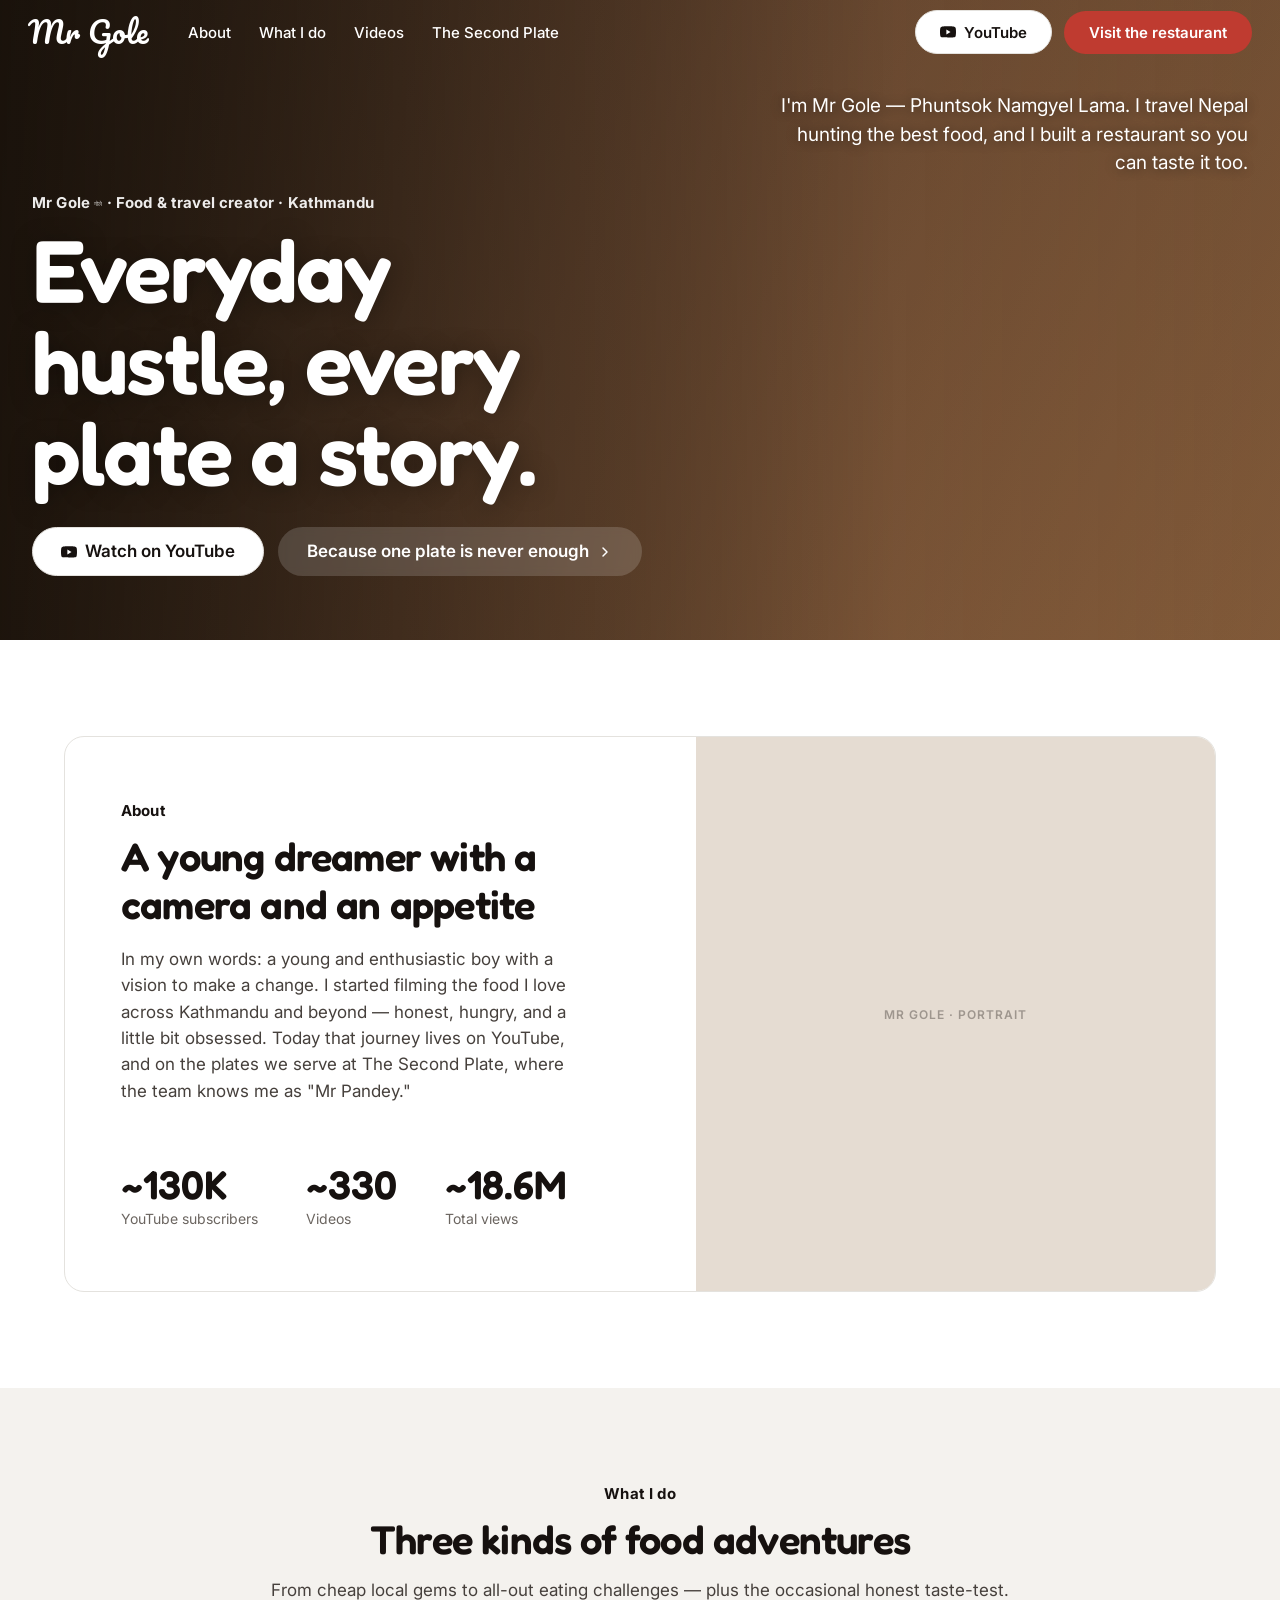
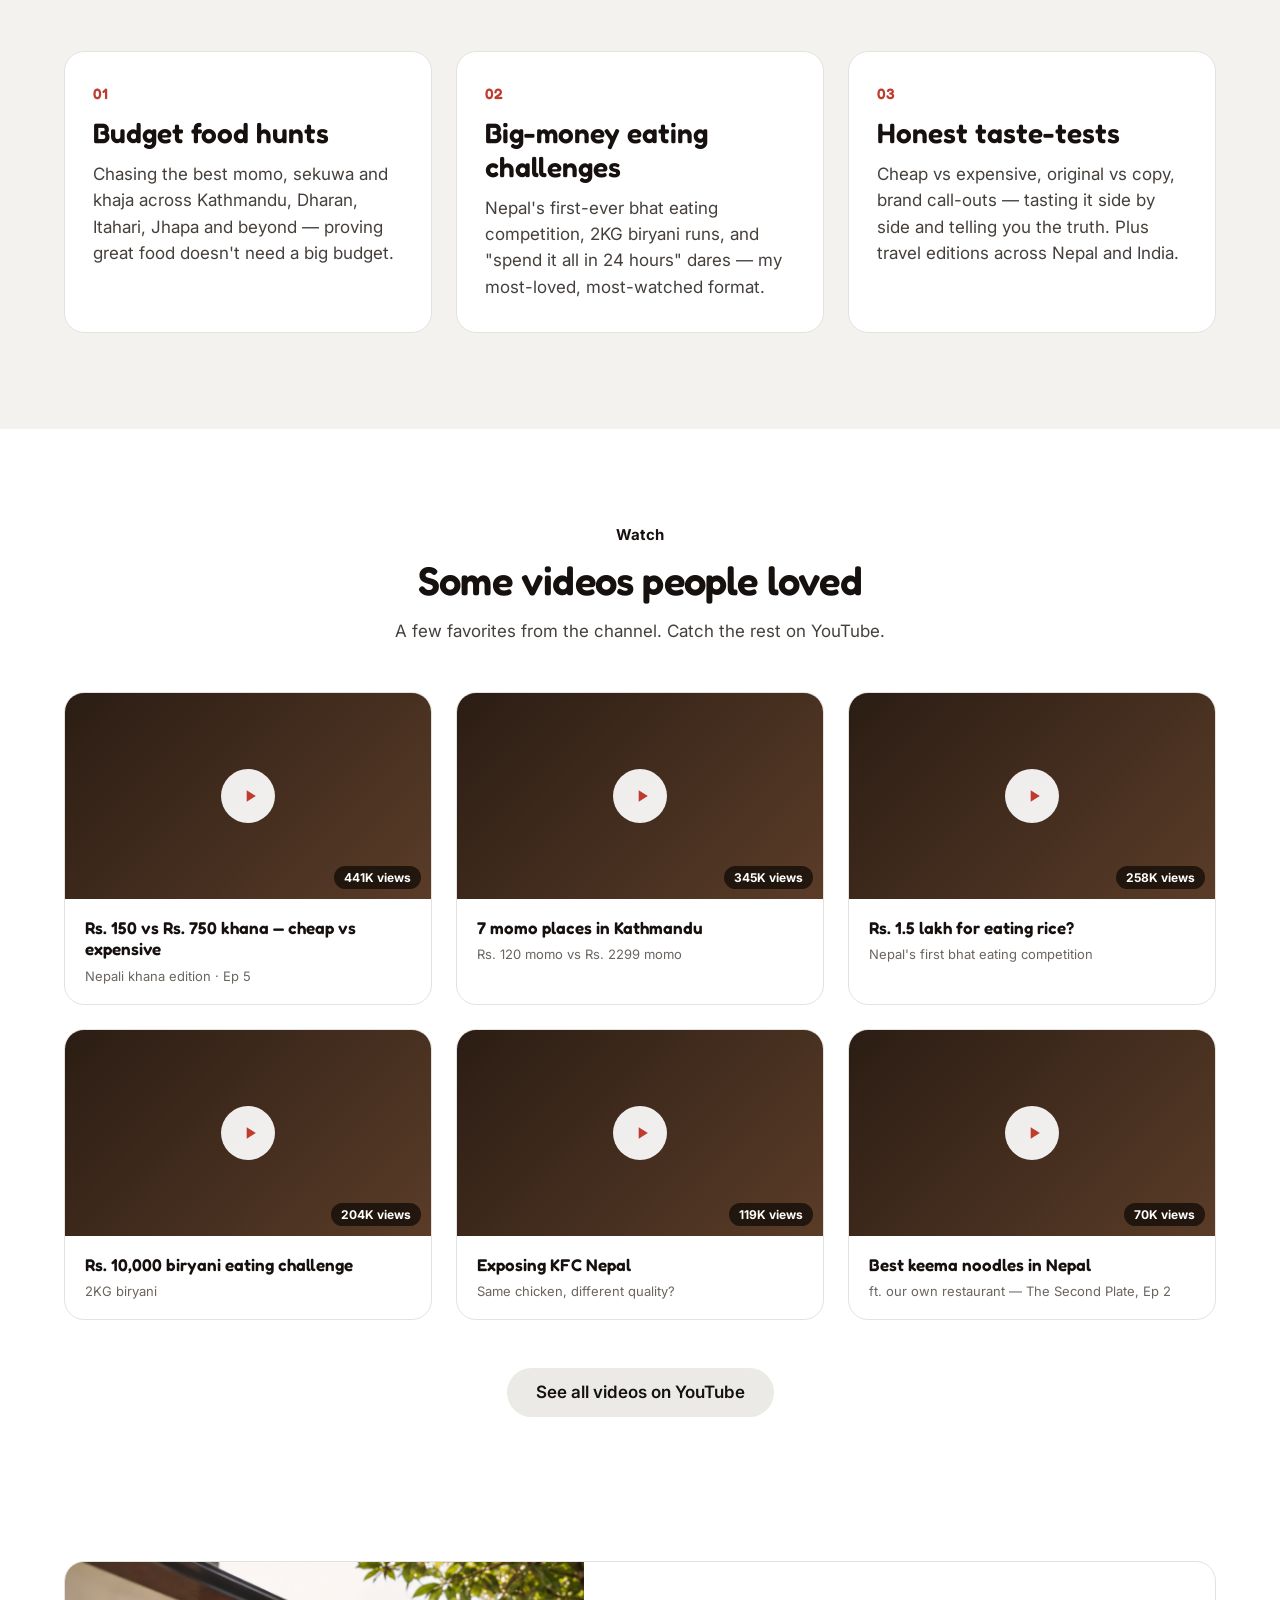
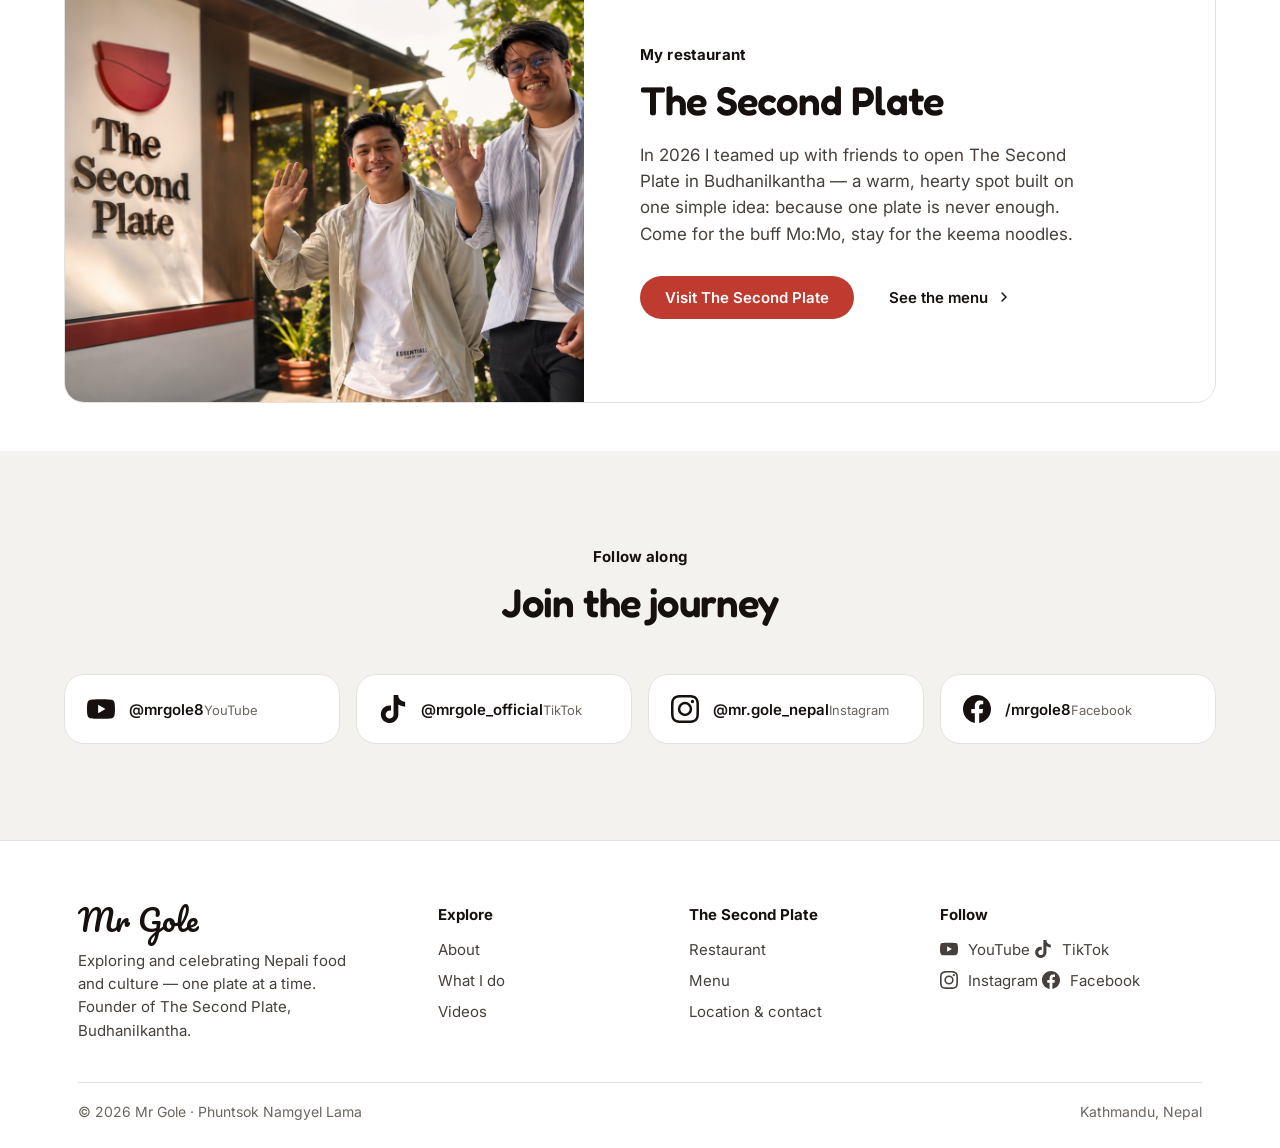
==== index.html @ 03bfb865 "feat: Mr Gole + The Second Plate website Two-page static site (creator + restaurant) on the Mr Gole " ====
<!DOCTYPE html>
<html lang="en">
<head>
<meta charset="utf-8">
<meta name="viewport" content="width=device-width, initial-scale=1">
<title>Mr Gole — Phuntsok Namgyel Lama · Nepali food & travel creator</title>
<meta name="description" content="Mr Gole (Phuntsok Namgyel Lama) is a Kathmandu-based Nepali food & travel content creator — and the founder of The Second Plate restaurant in Budhanilkantha. Everyday hustle, every plate a story.">
<meta property="og:title" content="Mr Gole — Nepali food & travel creator">
<meta property="og:description" content="Everyday hustle, every plate a story. Food hunts, eating challenges, and The Second Plate restaurant in Budhanilkantha, Kathmandu.">
<meta property="og:type" content="website">
<link rel="preconnect" href="https://fonts.googleapis.com">
<link rel="preconnect" href="https://fonts.gstatic.com" crossorigin>
<link rel="stylesheet" href="css/tokens.css">
<link rel="stylesheet" href="css/site.css">
</head>
<body>
<a class="skip-link" href="#main">Skip to content</a>

<!-- ============ icon sprite (Simple Icons brand glyphs + UI icons) ============ -->
<svg width="0" height="0" style="position:absolute" aria-hidden="true" focusable="false">
  <symbol id="i-youtube" viewBox="0 0 24 24"><path fill="currentColor" d="M23.498 6.186a3.016 3.016 0 0 0-2.122-2.136C19.505 3.545 12 3.545 12 3.545s-7.505 0-9.377.505A3.017 3.017 0 0 0 .502 6.186C0 8.07 0 12 0 12s0 3.93.502 5.814a3.016 3.016 0 0 0 2.122 2.136c1.871.505 9.376.505 9.376.505s7.505 0 9.377-.505a3.015 3.015 0 0 0 2.122-2.136C24 15.93 24 12 24 12s0-3.93-.502-5.814zM9.545 15.568V8.432L15.818 12l-6.273 3.568z"/></symbol>
  <symbol id="i-tiktok" viewBox="0 0 24 24"><path fill="currentColor" d="M12.525.02c1.31-.02 2.61-.01 3.91-.02.08 1.53.63 3.09 1.75 4.17 1.12 1.11 2.7 1.62 4.24 1.79v4.03c-1.44-.05-2.89-.35-4.2-.97-.57-.26-1.1-.59-1.62-.93-.01 2.92.01 5.84-.02 8.75-.08 1.4-.54 2.79-1.35 3.94-1.31 1.92-3.58 3.17-5.91 3.21-1.43.08-2.86-.31-4.08-1.03-2.02-1.19-3.44-3.37-3.65-5.71-.02-.5-.03-1-.01-1.49.18-1.9 1.12-3.72 2.58-4.96 1.66-1.44 3.98-2.13 6.15-1.72.02 1.48-.04 2.96-.04 4.44-.99-.32-2.15-.23-3.02.37-.63.41-1.11 1.04-1.36 1.75-.21.51-.15 1.07-.14 1.61.24 1.64 1.82 3.02 3.5 2.87 1.12-.01 2.19-.66 2.77-1.61.19-.33.4-.67.41-1.06.1-1.79.06-3.57.07-5.36.01-4.03-.01-8.05.02-12.07z"/></symbol>
  <symbol id="i-instagram" viewBox="0 0 24 24"><path fill="currentColor" d="M12 2.163c3.204 0 3.584.012 4.85.07 3.252.148 4.771 1.691 4.919 4.919.058 1.265.069 1.645.069 4.849 0 3.205-.012 3.584-.069 4.849-.149 3.225-1.664 4.771-4.919 4.919-1.266.058-1.644.07-4.85.07-3.204 0-3.584-.012-4.849-.07-3.26-.149-4.771-1.699-4.919-4.92-.058-1.265-.07-1.644-.07-4.849 0-3.204.013-3.583.07-4.849.149-3.227 1.664-4.771 4.919-4.919 1.266-.057 1.645-.069 4.849-.069zM12 0C8.741 0 8.333.014 7.053.072 2.695.272.273 2.69.073 7.052.014 8.333 0 8.741 0 12c0 3.259.014 3.668.072 4.948.2 4.358 2.618 6.78 6.98 6.98C8.333 23.986 8.741 24 12 24c3.259 0 3.668-.014 4.948-.072 4.354-.2 6.782-2.618 6.979-6.98.059-1.28.073-1.689.073-4.948 0-3.259-.014-3.667-.072-4.947-.196-4.354-2.617-6.78-6.979-6.98C15.668.014 15.259 0 12 0zm0 5.838a6.162 6.162 0 1 0 0 12.324 6.162 6.162 0 0 0 0-12.324zM12 16a4 4 0 1 1 0-8 4 4 0 0 1 0 8zm6.406-11.845a1.44 1.44 0 1 0 0 2.881 1.44 1.44 0 0 0 0-2.881z"/></symbol>
  <symbol id="i-facebook" viewBox="0 0 24 24"><path fill="currentColor" d="M24 12.073c0-6.627-5.373-12-12-12s-12 5.373-12 12c0 5.99 4.388 10.954 10.125 11.854v-8.385H7.078v-3.47h3.047V9.43c0-3.007 1.792-4.669 4.533-4.669 1.312 0 2.686.235 2.686.235v2.953H15.83c-1.491 0-1.956.925-1.956 1.874v2.25h3.328l-.532 3.47h-2.796v8.385C19.612 23.027 24 18.062 24 12.073z"/></symbol>
  <symbol id="i-star" viewBox="0 0 24 24"><path fill="currentColor" d="M12 .587l3.668 7.431 8.2 1.192-5.934 5.787 1.401 8.168L12 18.896l-7.335 3.869 1.401-8.168L.132 9.21l8.2-1.192z"/></symbol>
  <symbol id="i-chevron" viewBox="0 0 24 24"><path fill="none" stroke="currentColor" stroke-width="2.2" stroke-linecap="round" stroke-linejoin="round" d="M9 6l6 6-6 6"/></symbol>
  <symbol id="i-play" viewBox="0 0 24 24"><path fill="currentColor" d="M8 5v14l11-7z"/></symbol>
  <symbol id="i-phone" viewBox="0 0 24 24"><path fill="none" stroke="currentColor" stroke-width="2" stroke-linecap="round" stroke-linejoin="round" d="M22 16.92v3a2 2 0 0 1-2.18 2 19.79 19.79 0 0 1-8.63-3.07 19.5 19.5 0 0 1-6-6 19.79 19.79 0 0 1-3.07-8.67A2 2 0 0 1 4.11 2h3a2 2 0 0 1 2 1.72c.13.96.36 1.9.7 2.81a2 2 0 0 1-.45 2.11L8.09 9.91a16 16 0 0 0 6 6l1.27-1.27a2 2 0 0 1 2.11-.45c.91.34 1.85.57 2.81.7A2 2 0 0 1 22 16.92z"/></symbol>
  <symbol id="i-pin" viewBox="0 0 24 24"><path fill="none" stroke="currentColor" stroke-width="2" stroke-linecap="round" stroke-linejoin="round" d="M21 10c0 7-9 13-9 13s-9-6-9-13a9 9 0 0 1 18 0z"/><circle cx="12" cy="10" r="3" fill="none" stroke="currentColor" stroke-width="2"/></symbol>
  <symbol id="i-clock" viewBox="0 0 24 24"><circle cx="12" cy="12" r="9" fill="none" stroke="currentColor" stroke-width="2"/><path fill="none" stroke="currentColor" stroke-width="2" stroke-linecap="round" d="M12 7v5l3 2"/></symbol>
</svg>

<!-- ============ Header ============ -->
<header class="site-header" role="banner">
  <div class="site-header__inner">
    <div class="nav-left">
      <a class="logo" href="index.html" aria-label="Mr Gole — home">Mr Gole</a>
      <nav class="main-nav" aria-label="Primary">
        <a class="nav-link" href="#about">About</a>
        <a class="nav-link" href="#known">What I do</a>
        <a class="nav-link" href="#videos">Videos</a>
        <a class="nav-link" href="the-second-plate.html">The Second Plate</a>
      </nav>
    </div>
    <div class="nav-right">
      <a class="mg-btn mg-btn--white" href="https://www.youtube.com/@mrgole8" target="_blank" rel="noopener">
        <svg width="17" height="17" aria-hidden="true"><use href="#i-youtube"></use></svg>
        <span class="label-hide">YouTube</span>
      </a>
      <a class="mg-btn mg-btn--primary" href="the-second-plate.html">Visit the restaurant</a>
    </div>
  </div>
</header>

<main id="main">

  <!-- ============ Hero ============ -->
  <section class="hero" aria-label="Intro">
    <!-- TODO[owner]: replace creator gradient with a licensed photo of Mr Gole -->
    <div class="hero__media hero__media--creator"></div>
    <div class="hero__scrim"></div>
    <div class="hero__aside">
      <p>I'm Mr Gole — Phuntsok Namgyel Lama. I travel Nepal hunting the best food, and I built a restaurant so you can taste it too.</p>
    </div>
    <div class="hero__body">
      <p class="hero__eyebrow">Mr Gole <span class="hero__devanagari">गोले</span> · Food &amp; travel creator · Kathmandu</p>
      <h1 class="hero__title">Everyday hustle, every plate a story.</h1>
      <div class="hero__actions">
        <a class="mg-btn mg-btn--white mg-btn--lg" href="https://www.youtube.com/@mrgole8" target="_blank" rel="noopener">
          <svg width="17" height="17" aria-hidden="true"><use href="#i-youtube"></use></svg> Watch on YouTube
        </a>
        <a class="mg-btn mg-btn--translucent mg-btn--lg" href="the-second-plate.html">
          Because one plate is never enough
          <svg width="16" height="16" aria-hidden="true"><use href="#i-chevron"></use></svg>
        </a>
      </div>
    </div>
  </section>

  <!-- ============ About ============ -->
  <section class="section" id="about">
    <div class="container">
      <div class="feature feature--first">
        <div class="split reveal">
          <div class="split__text">
            <p class="eyebrow">About</p>
            <h2 class="h2">A young dreamer with a camera and an appetite</h2>
            <p class="body">In my own words: a young and enthusiastic boy with a vision to make a change. I started filming the food I love across Kathmandu and beyond — honest, hungry, and a little bit obsessed. Today that journey lives on YouTube, and on the plates we serve at The Second Plate, where the team knows me as "Mr Pandey."</p>
            <div class="stats" role="list">
              <!-- NOTE[owner]: counts observed Jun 2026; re-verify before relying on exact numbers -->
              <div role="listitem"><div class="stat__num">~130K</div><div class="stat__label">YouTube subscribers</div></div>
              <div role="listitem"><div class="stat__num">~330</div><div class="stat__label">Videos</div></div>
              <div role="listitem"><div class="stat__num">~18.6M</div><div class="stat__label">Total views</div></div>
            </div>
          </div>
          <div class="split__media">
            <div class="photo photo--t1 photo--zoom"><span class="photo__label">Mr Gole · portrait</span></div>
          </div>
        </div>
      </div>
    </div>
  </section>

  <!-- ============ What I do (lanes) ============ -->
  <section class="section section--cream" id="known">
    <div class="container">
      <div class="section__head section__head--center reveal">
        <p class="eyebrow">What I do</p>
        <h2 class="h2">Three kinds of food adventures</h2>
        <p class="body" style="margin-top:14px">From cheap local gems to all-out eating challenges — plus the occasional honest taste-test.</p>
      </div>
      <div class="lanes">
        <article class="lane reveal" data-delay="1">
          <div class="lane__no">01</div>
          <h3 class="h3">Budget food hunts</h3>
          <p class="body">Chasing the best momo, sekuwa and khaja across Kathmandu, Dharan, Itahari, Jhapa and beyond — proving great food doesn't need a big budget.</p>
        </article>
        <article class="lane reveal" data-delay="2">
          <div class="lane__no">02</div>
          <h3 class="h3">Big-money eating challenges</h3>
          <p class="body">Nepal's first-ever bhat eating competition, 2KG biryani runs, and "spend it all in 24 hours" dares — my most-loved, most-watched format.</p>
        </article>
        <article class="lane reveal" data-delay="3">
          <div class="lane__no">03</div>
          <h3 class="h3">Honest taste-tests</h3>
          <p class="body">Cheap vs expensive, original vs copy, brand call-outs — tasting it side by side and telling you the truth. Plus travel editions across Nepal and India.</p>
        </article>
      </div>
    </div>
  </section>

  <!-- ============ Notable videos ============ -->
  <section class="section" id="videos">
    <div class="container">
      <div class="section__head section__head--center reveal">
        <p class="eyebrow">Watch</p>
        <h2 class="h2">Some videos people loved</h2>
        <p class="body" style="margin-top:14px">A few favorites from the channel. Catch the rest on YouTube.</p>
      </div>
      <!-- NOTE[owner]: view counts are approximate, observed Jun 2026. Cards link to the channel;
           swap each href for the exact video URL when convenient. -->
      <div class="video-grid">
        <a class="video-card reveal" href="https://www.youtube.com/@mrgole8" target="_blank" rel="noopener">
          <div class="video-card__thumb"><span class="video-card__play"><svg aria-hidden="true"><use href="#i-play"></use></svg></span><span class="video-card__views">441K views</span></div>
          <div class="video-card__body"><h3 class="video-card__title">Rs. 150 vs Rs. 750 khana — cheap vs expensive</h3><p class="video-card__meta">Nepali khana edition · Ep 5</p></div>
        </a>
        <a class="video-card reveal" data-delay="1" href="https://www.youtube.com/@mrgole8" target="_blank" rel="noopener">
          <div class="video-card__thumb"><span class="video-card__play"><svg aria-hidden="true"><use href="#i-play"></use></svg></span><span class="video-card__views">345K views</span></div>
          <div class="video-card__body"><h3 class="video-card__title">7 momo places in Kathmandu</h3><p class="video-card__meta">Rs. 120 momo vs Rs. 2299 momo</p></div>
        </a>
        <a class="video-card reveal" data-delay="2" href="https://www.youtube.com/@mrgole8" target="_blank" rel="noopener">
          <div class="video-card__thumb"><span class="video-card__play"><svg aria-hidden="true"><use href="#i-play"></use></svg></span><span class="video-card__views">258K views</span></div>
          <div class="video-card__body"><h3 class="video-card__title">Rs. 1.5 lakh for eating rice?</h3><p class="video-card__meta">Nepal's first bhat eating competition</p></div>
        </a>
        <a class="video-card reveal" href="https://www.youtube.com/@mrgole8" target="_blank" rel="noopener">
          <div class="video-card__thumb"><span class="video-card__play"><svg aria-hidden="true"><use href="#i-play"></use></svg></span><span class="video-card__views">204K views</span></div>
          <div class="video-card__body"><h3 class="video-card__title">Rs. 10,000 biryani eating challenge</h3><p class="video-card__meta">2KG biryani</p></div>
        </a>
        <a class="video-card reveal" data-delay="1" href="https://www.youtube.com/@mrgole8" target="_blank" rel="noopener">
          <div class="video-card__thumb"><span class="video-card__play"><svg aria-hidden="true"><use href="#i-play"></use></svg></span><span class="video-card__views">119K views</span></div>
          <div class="video-card__body"><h3 class="video-card__title">Exposing KFC Nepal</h3><p class="video-card__meta">Same chicken, different quality?</p></div>
        </a>
        <a class="video-card reveal" data-delay="2" href="https://www.youtube.com/watch?v=STYax0MZaCg" target="_blank" rel="noopener">
          <div class="video-card__thumb"><span class="video-card__play"><svg aria-hidden="true"><use href="#i-play"></use></svg></span><span class="video-card__views">70K views</span></div>
          <div class="video-card__body"><h3 class="video-card__title">Best keema noodles in Nepal</h3><p class="video-card__meta">ft. our own restaurant — The Second Plate, Ep 2</p></div>
        </a>
      </div>
      <div style="text-align:center;margin-top:48px" class="reveal">
        <a class="mg-btn mg-btn--secondary mg-btn--lg" href="https://www.youtube.com/@mrgole8" target="_blank" rel="noopener">See all videos on YouTube</a>
      </div>
    </div>
  </section>

  <!-- ============ Featured: The Second Plate cross-promo ============ -->
  <section class="section section--tight">
    <div class="container">
      <div class="feature feature--first">
        <div class="split split--reverse reveal">
          <div class="split__text">
            <p class="eyebrow">My restaurant</p>
            <h2 class="h2">The Second Plate</h2>
            <p class="body">In 2026 I teamed up with friends to open The Second Plate in Budhanilkantha — a warm, hearty spot built on one simple idea: because one plate is never enough. Come for the buff Mo:Mo, stay for the keema noodles.</p>
            <div class="split__actions">
              <a class="mg-btn mg-btn--primary" href="the-second-plate.html">Visit The Second Plate</a>
              <a class="mg-btn mg-btn--ghost" href="the-second-plate.html#menu">See the menu <svg width="16" height="16" aria-hidden="true"><use href="#i-chevron"></use></svg></a>
            </div>
          </div>
          <div class="split__media">
            <div class="photo photo--img photo--zoom" style="background-image:url(assets/img/hero-restaurant.png)" role="img" aria-label="The Second Plate restaurant"></div>
          </div>
        </div>
      </div>
    </div>
  </section>

  <!-- ============ Social ============ -->
  <section class="section section--cream">
    <div class="container">
      <div class="section__head section__head--center reveal">
        <p class="eyebrow">Follow along</p>
        <h2 class="h2">Join the journey</h2>
      </div>
      <!-- NOTE[owner]: follower numbers omitted on purpose — they drift. Re-add only after re-verifying. -->
      <div class="socials">
        <a class="social-card reveal" href="https://www.youtube.com/@mrgole8" target="_blank" rel="noopener">
          <span class="social-card__icon"><svg aria-hidden="true"><use href="#i-youtube"></use></svg></span>
          <span><span class="social-card__handle">@mrgole8</span><span class="social-card__platform">YouTube</span></span>
        </a>
        <a class="social-card reveal" data-delay="1" href="https://www.tiktok.com/@mrgole_official" target="_blank" rel="noopener">
          <span class="social-card__icon"><svg aria-hidden="true"><use href="#i-tiktok"></use></svg></span>
          <span><span class="social-card__handle">@mrgole_official</span><span class="social-card__platform">TikTok</span></span>
        </a>
        <a class="social-card reveal" data-delay="2" href="https://www.instagram.com/mr.gole_nepal/" target="_blank" rel="noopener">
          <span class="social-card__icon"><svg aria-hidden="true"><use href="#i-instagram"></use></svg></span>
          <span><span class="social-card__handle">@mr.gole_nepal</span><span class="social-card__platform">Instagram</span></span>
        </a>
        <a class="social-card reveal" data-delay="3" href="https://www.facebook.com/mrgole8" target="_blank" rel="noopener">
          <span class="social-card__icon"><svg aria-hidden="true"><use href="#i-facebook"></use></svg></span>
          <span><span class="social-card__handle">/mrgole8</span><span class="social-card__platform">Facebook</span></span>
        </a>
      </div>
    </div>
  </section>

</main>

<!-- ============ Footer ============ -->
<footer class="site-footer" role="contentinfo">
  <div class="site-footer__inner">
    <div class="footer-grid">
      <div class="footer-brand">
        <a class="logo" href="index.html">Mr Gole</a>
        <p class="body">Exploring and celebrating Nepali food and culture — one plate at a time. Founder of The Second Plate, Budhanilkantha.</p>
      </div>
      <div>
        <div class="footer-col__head">Explore</div>
        <div class="footer-col__links">
          <a href="#about">About</a>
          <a href="#known">What I do</a>
          <a href="#videos">Videos</a>
        </div>
      </div>
      <div>
        <div class="footer-col__head">The Second Plate</div>
        <div class="footer-col__links">
          <a href="the-second-plate.html">Restaurant</a>
          <a href="the-second-plate.html#menu">Menu</a>
          <a href="the-second-plate.html#visit">Location &amp; contact</a>
        </div>
      </div>
      <div>
        <div class="footer-col__head">Follow</div>
        <div class="footer-social">
          <a href="https://www.youtube.com/@mrgole8" target="_blank" rel="noopener"><svg aria-hidden="true"><use href="#i-youtube"></use></svg> YouTube</a>
          <a href="https://www.tiktok.com/@mrgole_official" target="_blank" rel="noopener"><svg aria-hidden="true"><use href="#i-tiktok"></use></svg> TikTok</a>
          <a href="https://www.instagram.com/mr.gole_nepal/" target="_blank" rel="noopener"><svg aria-hidden="true"><use href="#i-instagram"></use></svg> Instagram</a>
          <a href="https://www.facebook.com/mrgole8" target="_blank" rel="noopener"><svg aria-hidden="true"><use href="#i-facebook"></use></svg> Facebook</a>
        </div>
      </div>
    </div>
    <div class="footer-bottom">
      <span>© <span data-year>2026</span> Mr Gole · Phuntsok Namgyel Lama</span>
      <span>Kathmandu, Nepal</span>
    </div>
  </div>
</footer>

<script src="js/main.js" defer></script>
</body>
</html>
---- css/tokens.css ----
/* ============================================================
   Mr Gole — Design System
   colors_and_type.css
   Color tokens, type scale, spacing, radii, shadows
   + semantic element styles.
   Fonts are best-available Google Fonts matches (see README).
   ============================================================ */

@import url('https://fonts.googleapis.com/css2?family=Fredoka:wght@400;500;600;700&family=Inter:wght@400;500;600;700&family=Pacifico&display=swap');

:root {
  /* ---------- Brand color ---------- */
  --brand-red: #BF3B30;        /* primary accent: buttons, logo dot */
  --brand-red-hover: #A8322A;  /* hover/darken */
  --brand-red-press: #8F2A23;  /* active/press */

  /* ---------- Ink (text) ---------- */
  --fg1: #16110F;   /* headings + primary text (warm near-black) */
  --fg2: #46403C;   /* secondary body text */
  --fg3: #6B6560;   /* muted / captions / fine print */
  --fg-on-dark: #FFFFFF;        /* text on photography / red buttons */
  --fg-on-dark-soft: #EDEAE6;   /* softer text on dark */

  /* ---------- Surfaces ---------- */
  --bg-page: #FFFFFF;     /* page background */
  --bg-cream: #F4F2EE;    /* warm off-white header & subtle grounds */
  --bg-blush: #FBE9E9;    /* blush-pink emotive CTA section */
  --bg-chip: #ECEAE6;     /* secondary pill / chip fill */
  --bg-chip-hover: #E1DED9;

  /* ---------- Borders ---------- */
  --border: #E4E2DE;       /* hairline neutral border (cards, inputs) */
  --border-strong: #D3D0CB;

  /* ---------- Type families ---------- */
  --font-display: 'Fredoka', system-ui, sans-serif;   /* headings */
  --font-body: 'Inter', system-ui, -apple-system, sans-serif; /* body/UI */
  --font-script: 'Pacifico', cursive;                 /* logo wordmark */

  /* ---------- Type scale (desktop) ---------- */
  --text-hero: 88px;    /* hero H1 */
  --text-h1: 56px;      /* section heading */
  --text-h2: 40px;      /* card / sub-section heading */
  --text-h3: 28px;
  --text-lg: 20px;      /* lead paragraph */
  --text-body: 17px;    /* default body */
  --text-sm: 15px;      /* secondary */
  --text-xs: 13px;      /* fine print, eyebrow */

  --lh-tight: 1.04;     /* display headings */
  --lh-snug: 1.2;
  --lh-body: 1.55;

  --ls-tight: -0.02em;  /* large display */
  --ls-normal: 0;
  --ls-eyebrow: 0.01em;

  /* ---------- Spacing scale ---------- */
  --space-1: 4px;
  --space-2: 8px;
  --space-3: 12px;
  --space-4: 16px;
  --space-5: 24px;
  --space-6: 32px;
  --space-7: 48px;
  --space-8: 64px;
  --space-9: 96px;
  --space-10: 128px;

  /* ---------- Radii ---------- */
  --radius-pill: 9999px;   /* all buttons & chips */
  --radius-card: 20px;     /* cards & big containers */
  --radius-input: 10px;    /* form fields */
  --radius-sm: 8px;

  /* ---------- Shadows (minimal — borders do the work) ---------- */
  --shadow-none: none;
  --shadow-sticky: 0 1px 2px rgba(22, 17, 15, 0.04);  /* sticky header */
  --shadow-float: 0 6px 24px rgba(22, 17, 15, 0.08);  /* rare floating els */

  /* ---------- Layout ---------- */
  --container: 1200px;
  --gutter: 24px;

  /* ---------- Motion ---------- */
  --ease: cubic-bezier(0.22, 0.61, 0.36, 1);
  --dur-fast: 150ms;
  --dur: 200ms;

  /* ---------- Hero protection gradient ---------- */
  --hero-scrim: linear-gradient(90deg, rgba(20,14,8,0.86) 0%, rgba(20,14,8,0.42) 38%, rgba(20,14,8,0.10) 70%, rgba(20,14,8,0.18) 100%);
}

/* ============================================================
   Semantic element styles — opt in by applying .mg-content
   to a wrapper, or use the token vars directly.
   ============================================================ */

.mg-content {
  font-family: var(--font-body);
  color: var(--fg1);
  font-size: var(--text-body);
  line-height: var(--lh-body);
  -webkit-font-smoothing: antialiased;
  text-rendering: optimizeLegibility;
}

.mg-content h1,
.mg-h1 {
  font-family: var(--font-display);
  font-weight: 600;
  font-size: var(--text-h1);
  line-height: var(--lh-tight);
  letter-spacing: var(--ls-tight);
  color: var(--fg1);
  margin: 0;
  text-wrap: balance;
}

.mg-hero-title {
  font-family: var(--font-display);
  font-weight: 600;
  font-size: var(--text-hero);
  line-height: var(--lh-tight);
  letter-spacing: var(--ls-tight);
  color: var(--fg-on-dark);
  margin: 0;
}

.mg-content h2,
.mg-h2 {
  font-family: var(--font-display);
  font-weight: 600;
  font-size: var(--text-h2);
  line-height: var(--lh-snug);
  letter-spacing: var(--ls-tight);
  color: var(--fg1);
  margin: 0;
  text-wrap: balance;
}

.mg-content h3,
.mg-h3 {
  font-family: var(--font-display);
  font-weight: 600;
  font-size: var(--text-h3);
  line-height: var(--lh-snug);
  color: var(--fg1);
  margin: 0;
}

/* Eyebrow / kicker label above headings */
.mg-eyebrow {
  font-family: var(--font-body);
  font-weight: 700;
  font-size: var(--text-sm);
  letter-spacing: var(--ls-eyebrow);
  color: var(--fg1);
  margin: 0 0 var(--space-3);
}

.mg-content p,
.mg-body {
  font-family: var(--font-body);
  font-weight: 400;
  font-size: var(--text-body);
  line-height: var(--lh-body);
  color: var(--fg2);
  margin: 0;
  text-wrap: pretty;
}

.mg-lead {
  font-size: var(--text-lg);
  line-height: 1.5;
  color: var(--fg2);
}

.mg-fine {
  font-size: var(--text-xs);
  line-height: 1.5;
  color: var(--fg3);
}

.mg-logo {
  font-family: var(--font-script);
  font-weight: 400;
  font-size: 30px;
  color: var(--fg1);
  line-height: 1;
}

.mg-content a,
.mg-link {
  color: var(--fg1);
  text-decoration: none;
  transition: color var(--dur) var(--ease);
}
.mg-content a:hover,
.mg-link:hover { color: var(--brand-red); }

/* ============================================================
   Buttons — all fully pill-shaped
   ============================================================ */
.mg-btn {
  display: inline-flex;
  align-items: center;
  justify-content: center;
  gap: var(--space-2);
  font-family: var(--font-body);
  font-weight: 600;
  font-size: var(--text-sm);
  line-height: 1;
  padding: 13px 24px;
  border-radius: var(--radius-pill);
  border: 1px solid transparent;
  cursor: pointer;
  white-space: nowrap;
  transition: background var(--dur) var(--ease),
              color var(--dur) var(--ease),
              transform var(--dur-fast) var(--ease),
              border-color var(--dur) var(--ease);
}
.mg-btn:active { transform: scale(0.98); }

.mg-btn--primary {
  background: var(--brand-red);
  color: var(--fg-on-dark);
}
.mg-btn--primary:hover { background: var(--brand-red-hover); }
.mg-btn--primary:active { background: var(--brand-red-press); }

.mg-btn--secondary {
  background: var(--bg-chip);
  color: var(--fg1);
}
.mg-btn--secondary:hover { background: var(--bg-chip-hover); }

.mg-btn--white {
  background: #FFFFFF;
  color: var(--fg1);
  border-color: var(--border);
}
.mg-btn--white:hover { background: var(--bg-cream); }

.mg-btn--ghost {
  background: transparent;
  color: var(--fg1);
}
.mg-btn--ghost:hover { color: var(--brand-red); }

/* ============================================================
   Inputs
   ============================================================ */
.mg-input {
  font-family: var(--font-body);
  font-size: var(--text-body);
  color: var(--fg1);
  background: #FFFFFF;
  border: 1px solid var(--border);
  border-radius: var(--radius-input);
  padding: 12px 16px;
  width: 100%;
  transition: border-color var(--dur) var(--ease);
}
.mg-input::placeholder { color: var(--fg3); }
.mg-input:focus {
  outline: none;
  border-color: var(--fg1);
}

/* ============================================================
   Cards
   ============================================================ */
.mg-card {
  background: #FFFFFF;
  border: 1px solid var(--border);
  border-radius: var(--radius-card);
  overflow: hidden;
}

/* ============================================================
   Sections
   ============================================================ */
.mg-section { padding: var(--space-9) 0; }
.mg-section--cream { background: var(--bg-cream); }
.mg-section--blush { background: var(--bg-blush); }
.mg-container {
  max-width: var(--container);
  margin: 0 auto;
  padding-inline: var(--gutter);
}
---- css/site.css ----
/* ============================================================
   Mr Gole + The Second Plate — site.css
   Layout, components, motion. Builds on tokens.css (design system).
   Plain HTML/CSS/JS implementation of the Claude Design UI kit.
   ============================================================ */

* { box-sizing: border-box; }
html { scroll-behavior: smooth; }
@media (prefers-reduced-motion: reduce) { html { scroll-behavior: auto; } }
html, body { margin: 0; }
body {
  font-family: var(--font-body);
  color: var(--fg1);
  background: var(--bg-page);
  -webkit-font-smoothing: antialiased;
  text-rendering: optimizeLegibility;
  overflow-x: hidden;
}
img { max-width: 100%; display: block; }
a { color: inherit; }
::selection { background: var(--bg-blush); }

/* ---- skip link (a11y) ---- */
.skip-link {
  position: absolute; left: 12px; top: -48px; z-index: 200;
  background: var(--brand-red); color: #fff; padding: 10px 18px;
  border-radius: var(--radius-pill); font-weight: 600; font-size: var(--text-sm);
  transition: top var(--dur) var(--ease);
}
.skip-link:focus { top: 12px; }

/* ---- focus visibility ---- */
:focus-visible { outline: 2px solid var(--brand-red); outline-offset: 3px; border-radius: 4px; }

.container { max-width: var(--container); margin: 0 auto; padding-inline: var(--gutter); }

/* ============================================================
   Buttons (extends tokens .mg-btn)
   ============================================================ */
.mg-btn { text-decoration: none; }
.mg-btn--lg { padding: 15px 28px; font-size: var(--text-body); }
.mg-btn svg { width: 16px; height: 16px; }
.mg-btn--translucent {
  background: rgba(255,255,255,0.16); color: #fff;
  backdrop-filter: blur(4px); -webkit-backdrop-filter: blur(4px);
}
.mg-btn--translucent:hover { background: rgba(255,255,255,0.26); }

/* ============================================================
   Header / sticky nav
   ============================================================ */
.site-header {
  position: fixed; inset: 0 0 auto 0; z-index: 50; height: 64px;
  background: transparent; border-bottom: 1px solid transparent;
  transition: background .25s var(--ease), border-color .25s var(--ease), box-shadow .25s var(--ease);
}
.site-header.is-solid {
  background: var(--bg-cream);
  border-bottom-color: var(--border);
  box-shadow: var(--shadow-sticky);
}
.site-header__inner {
  max-width: 1280px; margin: 0 auto; padding-inline: 28px; height: 64px;
  display: flex; align-items: center; justify-content: space-between; gap: 24px;
}
.nav-left { display: flex; align-items: center; gap: 40px; min-width: 0; }
.logo {
  font-family: var(--font-script); font-size: 30px; line-height: 1; color: #fff;
  text-decoration: none; transition: color .25s var(--ease); white-space: nowrap;
}
.is-solid .logo { color: var(--fg1); }
.main-nav { display: flex; align-items: center; gap: 28px; }
.nav-link {
  font-size: 15px; font-weight: 500; color: #fff; text-decoration: none; cursor: pointer;
  display: inline-flex; align-items: center; gap: 5px; transition: color .2s var(--ease);
  background: none; border: 0; font-family: var(--font-body);
}
.is-solid .nav-link { color: var(--fg1); }
.nav-link:hover { color: var(--brand-red); }
.nav-right { display: flex; align-items: center; gap: 12px; }

/* When header sits over a light page (restaurant content below short hero) it can start solid */
.site-header--prefers-solid { background: var(--bg-cream); border-bottom-color: var(--border); }
.site-header--prefers-solid .logo,
.site-header--prefers-solid .nav-link { color: var(--fg1); }

/* ============================================================
   Hero (full-bleed photo + scrim)
   ============================================================ */
.hero {
  position: relative; min-height: 640px; display: flex; align-items: flex-end;
  overflow: hidden;
}
.hero__media {
  position: absolute; inset: -10% 0; will-change: transform; z-index: 0;
}
.hero__media::after {
  content: ""; position: absolute; inset: 0;
  background-size: cover; background-position: center 32%; background-repeat: no-repeat;
}
.hero__media--restaurant::after { background-image: url(../assets/img/hero-restaurant.png); }
.hero__media--creator::after {
  /* warm placeholder until a real Mr Gole hero photo is supplied — TODO[owner]: replace with licensed photo */
  background-image: linear-gradient(120deg, #3a2a1e 0%, #6b4a32 45%, #9a6b44 100%);
}
.hero__scrim { position: absolute; inset: 0; background: var(--hero-scrim); z-index: 1; }
.hero__aside {
  position: absolute; top: 92px; right: 0; max-width: 540px; padding: 0 32px; z-index: 2;
  text-align: right;
}
.hero__aside p {
  font-size: 19px; line-height: 1.5; color: #fff; margin: 0;
  text-shadow: 0 1px 12px rgba(0,0,0,0.4);
}
.hero__body {
  position: relative; z-index: 2; max-width: 1280px; width: 100%; margin: 0 auto;
  padding: 0 32px 64px;
}
.hero__eyebrow {
  font-weight: 700; font-size: 15px; color: #fff; opacity: .92; margin: 0 0 12px;
  letter-spacing: .01em;
}
.hero__title {
  font-family: var(--font-display); font-weight: 600; font-size: var(--text-hero);
  line-height: var(--lh-tight); letter-spacing: var(--ls-tight); color: #fff; margin: 0;
  max-width: 720px; text-shadow: 0 2px 24px rgba(0,0,0,0.35); text-wrap: balance;
}
.hero__devanagari { font-size: .42em; opacity: .85; font-family: var(--font-body); font-weight: 500; vertical-align: middle; }
.hero__actions { display: flex; gap: 14px; margin-top: 28px; flex-wrap: wrap; }

/* ============================================================
   Sections & headings
   ============================================================ */
.section { padding: var(--space-9) 0; }
.section--tight { padding: var(--space-7) 0; }
.section--cream { background: var(--bg-cream); }
.section--blush { background: var(--bg-blush); }
.eyebrow {
  font-family: var(--font-body); font-weight: 700; font-size: var(--text-sm);
  color: var(--fg1); margin: 0 0 var(--space-3); letter-spacing: var(--ls-eyebrow);
}
.h1 { font-family: var(--font-display); font-weight: 600; font-size: var(--text-h1);
  line-height: var(--lh-tight); letter-spacing: var(--ls-tight); margin: 0; text-wrap: balance; }
.h2 { font-family: var(--font-display); font-weight: 600; font-size: var(--text-h2);
  line-height: var(--lh-snug); letter-spacing: var(--ls-tight); margin: 0; text-wrap: balance; }
.h3 { font-family: var(--font-display); font-weight: 600; font-size: var(--text-h3);
  line-height: var(--lh-snug); margin: 0; }
.lead { font-size: var(--text-lg); line-height: 1.55; color: var(--fg2); }
.body { font-size: var(--text-body); line-height: var(--lh-body); color: var(--fg2); margin: 0; text-wrap: pretty; }
.fine { font-size: var(--text-xs); line-height: 1.5; color: var(--fg3); }
.section__head { max-width: 760px; }
.section__head--center { margin: 0 auto var(--space-7); text-align: center; }
.muted-accent { color: var(--brand-red); }

/* ============================================================
   Feature split (50/50 alternating card)
   ============================================================ */
.feature { padding-top: var(--space-7); }
.feature:first-of-type { padding-top: 0; }
.split {
  display: flex; min-height: 440px; border: 1px solid var(--border);
  border-radius: var(--radius-card); overflow: hidden; background: #fff;
}
.split--reverse { flex-direction: row-reverse; }
.split__text {
  flex: 1; padding: 64px 56px; display: flex; flex-direction: column; justify-content: center;
}
.split__text .body { margin: 18px 0 28px; max-width: 460px; }
.split__media { flex: 1; min-height: 440px; position: relative; overflow: hidden; }
.split__actions { display: flex; align-items: center; gap: 10px; flex-wrap: wrap; }

/* ============================================================
   Photo placeholder (warm tones, labeled)
   ============================================================ */
.photo {
  width: 100%; height: 100%; min-height: 240px; position: relative;
  display: flex; align-items: center; justify-content: center; background-size: cover; background-position: center;
}
.photo--t0 { background-color: #E8E2D9; }
.photo--t1 { background-color: #E5DCD2; }
.photo--t2 { background-color: #EBE4DB; }
.photo--t3 { background-color: #E2DACF; }
.photo--img { background-size: cover; background-position: center; transition: transform .5s var(--ease); }
.split__media:hover .photo--zoom { transform: scale(1.03); }
.photo__label {
  font-size: 12px; font-weight: 600; letter-spacing: .08em; text-transform: uppercase;
  color: rgba(70,64,60,0.45);
}

/* ============================================================
   Video card grid (creator — notable videos)
   ============================================================ */
.video-grid { display: grid; grid-template-columns: repeat(3, 1fr); gap: 24px; }
.video-card {
  display: block; text-decoration: none; background: #fff; border: 1px solid var(--border);
  border-radius: var(--radius-card); overflow: hidden;
  transition: border-color var(--dur) var(--ease), transform var(--dur) var(--ease);
}
.video-card:hover { border-color: var(--border-strong); transform: translateY(-3px); }
.video-card:focus-visible { outline-offset: 4px; }
.video-card__thumb {
  aspect-ratio: 16/9; position: relative; overflow: hidden;
  background: linear-gradient(135deg, #2b1d14, #5a3c28);
  display: flex; align-items: center; justify-content: center;
}
.video-card__play {
  width: 54px; height: 54px; border-radius: 50%; background: rgba(255,255,255,0.92);
  display: flex; align-items: center; justify-content: center;
  transition: transform var(--dur) var(--ease), background var(--dur) var(--ease);
}
.video-card:hover .video-card__play { transform: scale(1.08); background: #fff; }
.video-card__play svg { width: 20px; height: 20px; margin-left: 3px; color: var(--brand-red); }
.video-card__views {
  position: absolute; bottom: 10px; right: 10px; background: rgba(20,14,8,0.78); color: #fff;
  font-size: 12px; font-weight: 700; padding: 4px 10px; border-radius: var(--radius-pill);
  backdrop-filter: blur(2px);
}
.video-card__body { padding: 18px 20px 20px; }
.video-card__title { font-family: var(--font-display); font-weight: 600; font-size: 17px;
  line-height: 1.25; color: var(--fg1); margin: 0; }
.video-card__meta { font-size: 13px; color: var(--fg3); margin: 8px 0 0; }

/* ============================================================
   Stat row
   ============================================================ */
.stats { display: flex; flex-wrap: wrap; gap: 48px; margin-top: var(--space-6); }
.stat__num { font-family: var(--font-display); font-weight: 600; font-size: 40px; color: var(--fg1); line-height: 1; }
.stat__label { font-size: 14px; color: var(--fg3); margin-top: 6px; }

/* ============================================================
   Lanes (what he's known for)
   ============================================================ */
.lanes { display: grid; grid-template-columns: repeat(3, 1fr); gap: 24px; }
.lane {
  background: #fff; border: 1px solid var(--border); border-radius: var(--radius-card);
  padding: 32px 28px; transition: border-color var(--dur) var(--ease), transform var(--dur) var(--ease);
}
.lane:hover { border-color: var(--border-strong); transform: translateY(-3px); }
.lane__no { font-family: var(--font-display); font-weight: 600; font-size: 15px; color: var(--brand-red); }
.lane h3 { margin: 14px 0 10px; }

/* ============================================================
   Social links row
   ============================================================ */
.socials { display: grid; grid-template-columns: repeat(4, 1fr); gap: 16px; }
.social-card {
  display: flex; align-items: center; gap: 14px; text-decoration: none;
  background: #fff; border: 1px solid var(--border); border-radius: var(--radius-card);
  padding: 20px 22px; transition: border-color var(--dur) var(--ease), transform var(--dur) var(--ease);
}
.social-card:hover { border-color: var(--brand-red); transform: translateY(-3px); }
.social-card__icon { width: 28px; height: 28px; flex-shrink: 0; color: var(--fg1); }
.social-card__icon svg { width: 100%; height: 100%; }
.social-card__handle { font-weight: 600; font-size: 15px; color: var(--fg1); }
.social-card__platform { font-size: 13px; color: var(--fg3); margin-top: 2px; }

/* ============================================================
   Menu (restaurant) — honest, dossier-only
   ============================================================ */
.menu-list { max-width: 820px; margin: 0 auto; }
.menu-row {
  display: flex; align-items: flex-start; justify-content: space-between; gap: 24px;
  padding: 22px 0; border-bottom: 1px solid var(--border);
  transition: padding-left var(--dur) var(--ease);
}
.menu-row:hover { padding-left: 8px; }
.menu-row__name { font-family: var(--font-display); font-weight: 600; font-size: 22px; color: var(--fg1); line-height: 1.2; }
.menu-row__desc { font-size: 15px; color: var(--fg2); margin: 6px 0 0; }
.menu-row__price { font-family: var(--font-display); font-weight: 600; font-size: 19px; color: var(--fg1); white-space: nowrap; flex-shrink: 0; }
.menu-row__price--ask { color: var(--fg3); font-family: var(--font-body); font-weight: 600; font-size: 14px; }
.tag {
  display: inline-block; font-size: 11px; font-weight: 700; letter-spacing: .06em; text-transform: uppercase;
  padding: 4px 10px; border-radius: var(--radius-pill); margin-left: 12px; vertical-align: middle;
}
.tag--signature { color: var(--brand-red); background: var(--bg-blush); }
.menu-note {
  background: var(--bg-cream); border-radius: var(--radius-card); padding: 28px 32px;
  text-align: center; margin-top: 32px;
}

/* ============================================================
   Testimonials (real blogger reviews)
   ============================================================ */
.testi-grid { display: grid; grid-template-columns: repeat(3, 1fr); gap: 24px; }
.testi {
  background: #fff; border: 1px solid var(--border); border-radius: var(--radius-card); padding: 26px;
  display: flex; flex-direction: column;
}
.testi__stars { display: flex; gap: 3px; margin-bottom: 16px; color: var(--fg1); }
.testi__stars svg { width: 18px; height: 18px; }
.testi__quote { font-size: 16px; line-height: 1.5; color: var(--fg1); margin: 0 0 22px; flex: 1; }
.testi__who { display: flex; align-items: center; gap: 12px; }
.testi__avatar { width: 40px; height: 40px; border-radius: 50%; background: var(--bg-chip); border: 1px solid var(--border);
  display: flex; align-items: center; justify-content: center; font-family: var(--font-display); font-weight: 600; color: var(--fg2); font-size: 16px; }
.testi__name { font-size: 14px; font-weight: 700; color: var(--fg1); }
.testi__role { font-size: 13px; color: var(--fg3); }

/* ============================================================
   Reviews / Google rating
   ============================================================ */
.rating-row { display: flex; align-items: center; gap: 28px; flex-wrap: wrap; }
.rating-score { font-family: var(--font-display); font-weight: 600; font-size: 64px; line-height: 1; color: var(--fg1); }
.rating-stars { display: flex; gap: 4px; color: var(--fg1); }
.rating-stars svg { width: 22px; height: 22px; }
.rating-meta { font-size: 15px; color: var(--fg2); }

/* ============================================================
   Map + contact
   ============================================================ */
.contact-grid { display: grid; grid-template-columns: 1fr 1fr; gap: 32px; align-items: stretch; }
.map-frame {
  border: 1px solid var(--border); border-radius: var(--radius-card); overflow: hidden;
  min-height: 380px; background: var(--bg-cream);
}
.map-frame iframe { width: 100%; height: 100%; min-height: 380px; border: 0; display: block; }
.contact-card {
  border: 1px solid var(--border); border-radius: var(--radius-card); padding: 40px 38px;
  display: flex; flex-direction: column;
}
.kv { display: flex; gap: 14px; padding: 16px 0; border-bottom: 1px solid var(--border); }
.kv:last-of-type { border-bottom: 0; }
.kv__icon { width: 22px; height: 22px; color: var(--brand-red); flex-shrink: 0; margin-top: 2px; }
.kv__label { font-size: 13px; color: var(--fg3); text-transform: uppercase; letter-spacing: .05em; }
.kv__value { font-size: 16px; color: var(--fg1); font-weight: 500; }
.kv__value a:hover { color: var(--brand-red); }

/* status badge */
.badge-open {
  display: inline-flex; align-items: center; gap: 8px;
  background: #eef7f0; color: #1f6b39; border: 1px solid #cfe8d6;
  font-weight: 700; font-size: 13px; padding: 7px 14px; border-radius: var(--radius-pill);
}
.badge-open .dot { width: 8px; height: 8px; border-radius: 50%; background: #25a35a; box-shadow: 0 0 0 3px rgba(37,163,90,.18); }

/* ============================================================
   CTA band (blush)
   ============================================================ */
.cta-band { background: var(--bg-blush); padding: var(--space-9) 0; text-align: center; }
.cta-band .body { max-width: 560px; margin: 18px auto 28px; }
.cta-actions { display: flex; gap: 12px; justify-content: center; flex-wrap: wrap; }

/* ============================================================
   Footer
   ============================================================ */
.site-footer { background: #fff; border-top: 1px solid var(--border); }
.site-footer__inner { max-width: 1180px; margin: 0 auto; padding: 64px 28px 28px; }
.footer-grid { display: grid; grid-template-columns: 1.5fr 1fr 1fr 1.2fr; gap: 32px; }
.footer-brand .logo { color: var(--fg1); display: inline-block; margin-bottom: 14px; }
.footer-brand .body { max-width: 280px; font-size: 15px; }
.footer-col__head { font-size: 15px; font-weight: 700; color: var(--fg1); margin-bottom: 16px; }
.footer-col__links { display: flex; flex-direction: column; gap: 12px; }
.footer-col__links a { font-size: 15px; color: var(--fg2); text-decoration: none; transition: color var(--dur) var(--ease); }
.footer-col__links a:hover { color: var(--brand-red); }
.footer-social a { display: inline-flex; align-items: center; gap: 10px; color: var(--fg2); text-decoration: none; font-size: 15px; margin-bottom: 12px; }
.footer-social a:hover { color: var(--brand-red); }
.footer-social svg { width: 18px; height: 18px; }
.footer-bottom {
  border-top: 1px solid var(--border); margin-top: 40px; padding-top: 20px;
  display: flex; justify-content: space-between; flex-wrap: wrap; gap: 12px;
  font-size: 14px; color: var(--fg3);
}

/* ============================================================
   Scroll-reveal motion (calm, no overshoot)
   ============================================================ */
.reveal { opacity: 0; transform: translateY(16px); transition: opacity .6s var(--ease), transform .6s var(--ease); }
.reveal.is-in { opacity: 1; transform: none; }
.reveal[data-delay="1"] { transition-delay: .07s; }
.reveal[data-delay="2"] { transition-delay: .14s; }
.reveal[data-delay="3"] { transition-delay: .21s; }
@media (prefers-reduced-motion: reduce) {
  .reveal { opacity: 1; transform: none; transition: none; }
  .hero__media { transform: none !important; }
}

/* ============================================================
   Responsive
   ============================================================ */
@media (max-width: 960px) {
  :root { --text-hero: 56px; --text-h1: 40px; --text-h2: 30px; --space-9: 64px; }
  .video-grid, .lanes, .testi-grid { grid-template-columns: 1fr 1fr; }
  .socials { grid-template-columns: 1fr 1fr; }
  .split { flex-direction: column; }
  .split--reverse { flex-direction: column; }
  .split__media { min-height: 300px; width: 100%; }
  .split__text { padding: 40px 32px; }
  .contact-grid { grid-template-columns: 1fr; }
  .footer-grid { grid-template-columns: 1fr 1fr; }
  .hero__aside { position: static; max-width: none; text-align: left; padding: 0 32px; margin-top: 80px; }
  .hero { min-height: 560px; }
}
@media (max-width: 600px) {
  :root { --text-hero: 44px; --gutter: 18px; }
  .main-nav { display: none; }
  .nav-right .label-hide { display: none; }
  .video-grid, .lanes, .testi-grid, .socials, .footer-grid { grid-template-columns: 1fr; }
  .stats { gap: 28px; }
  .split__text { padding: 32px 24px; }
  .rating-score { font-size: 52px; }
}
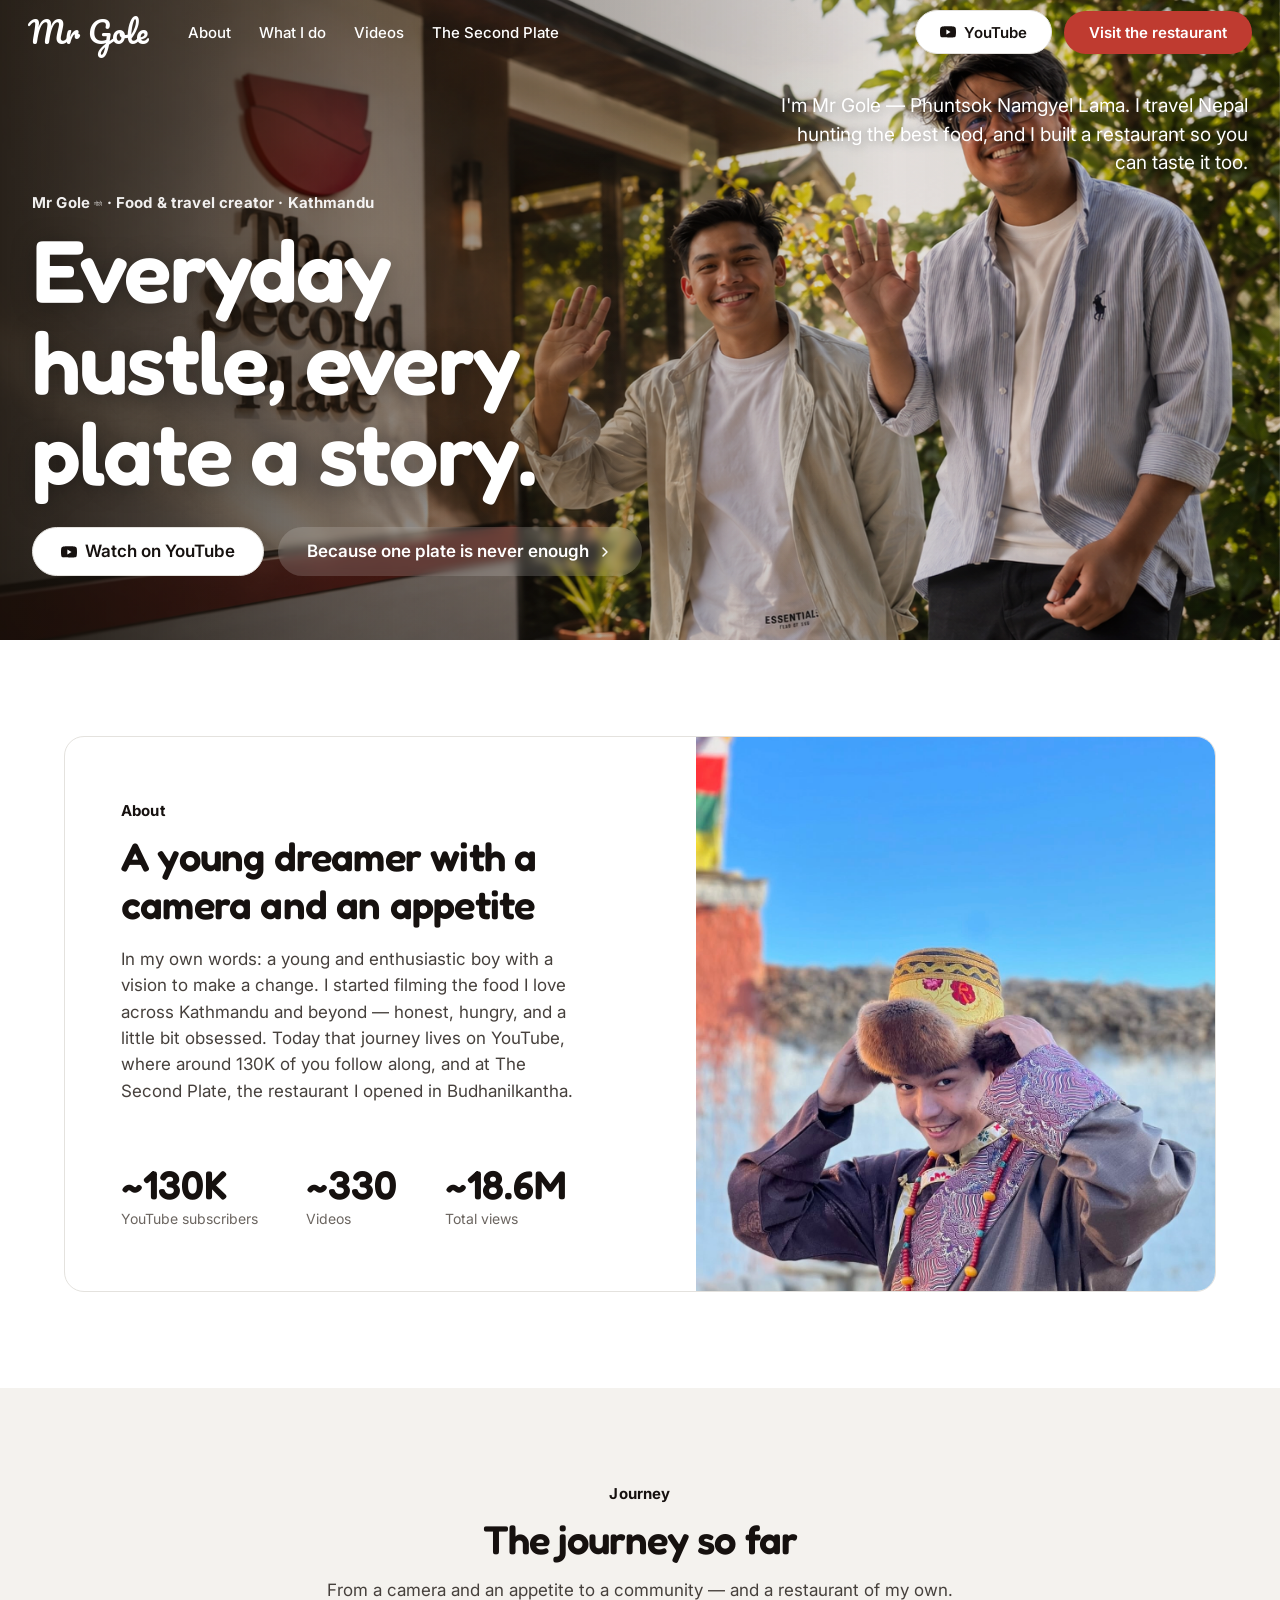
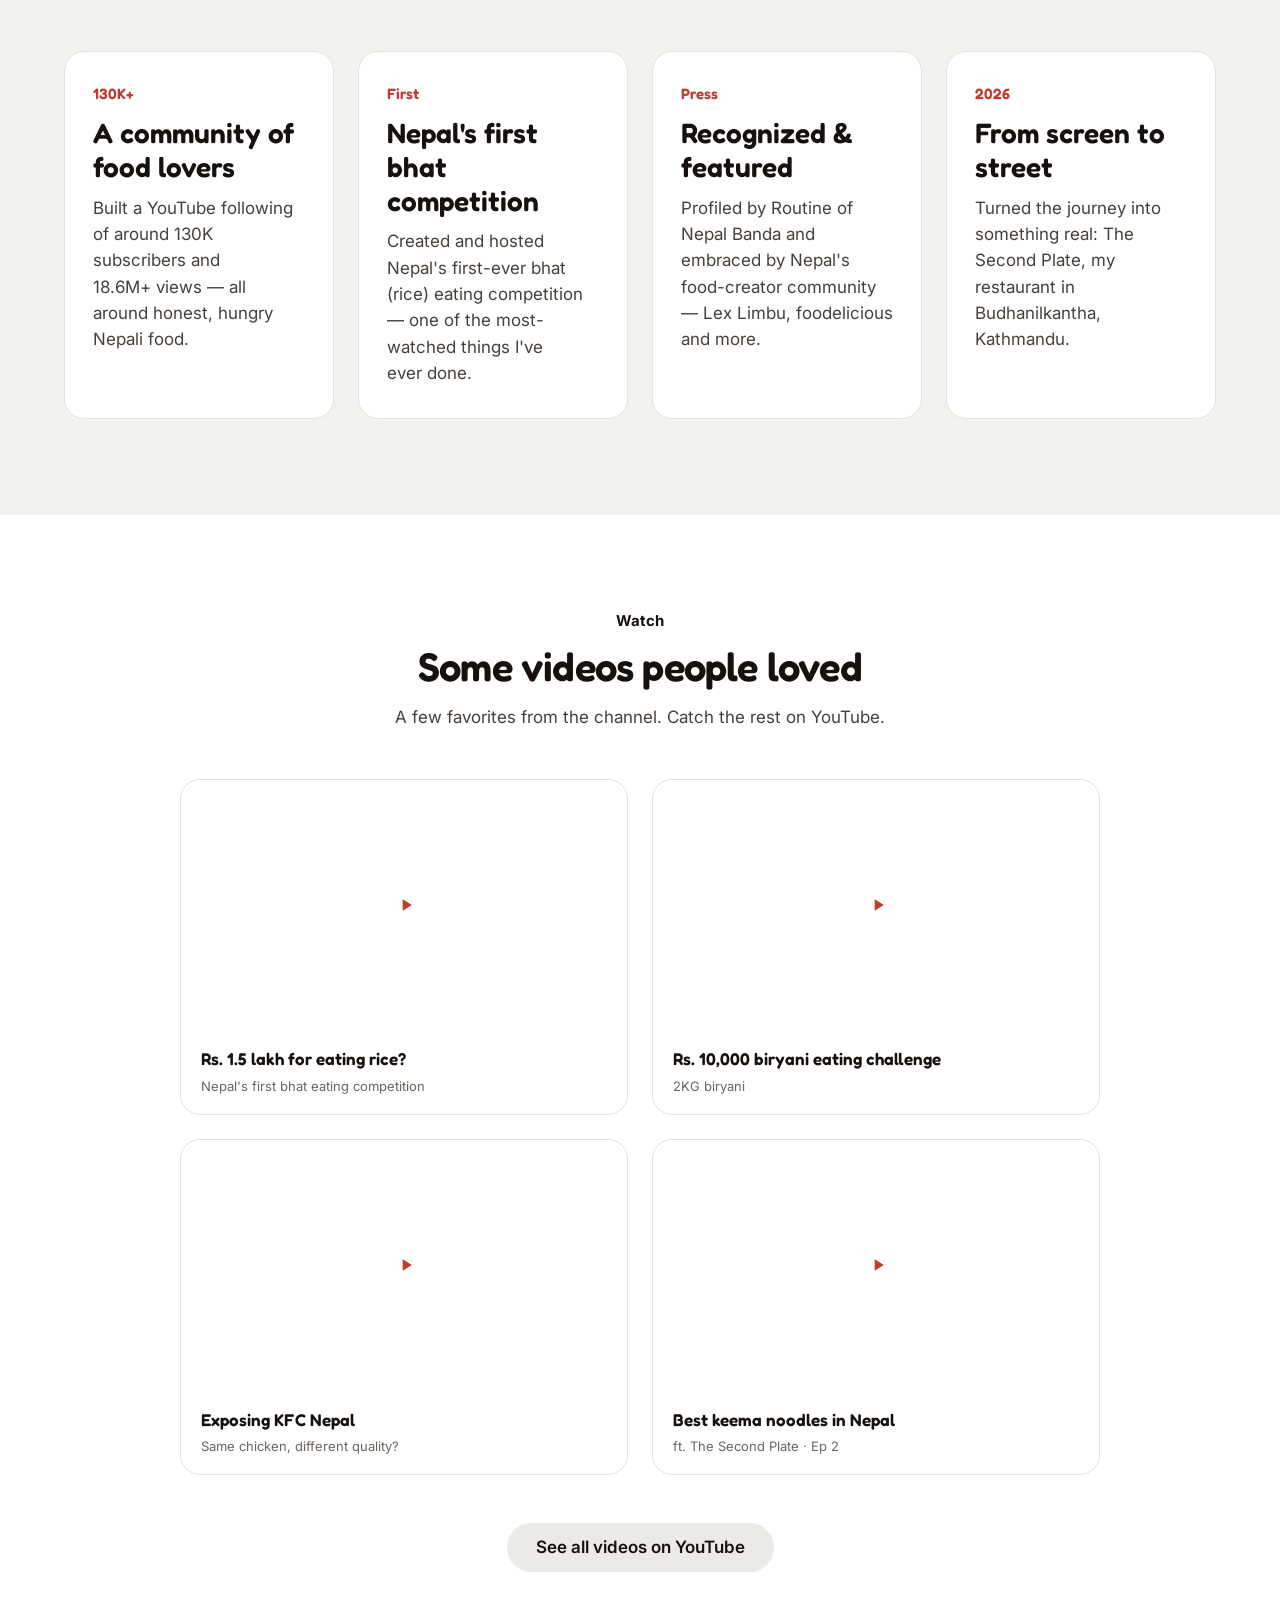
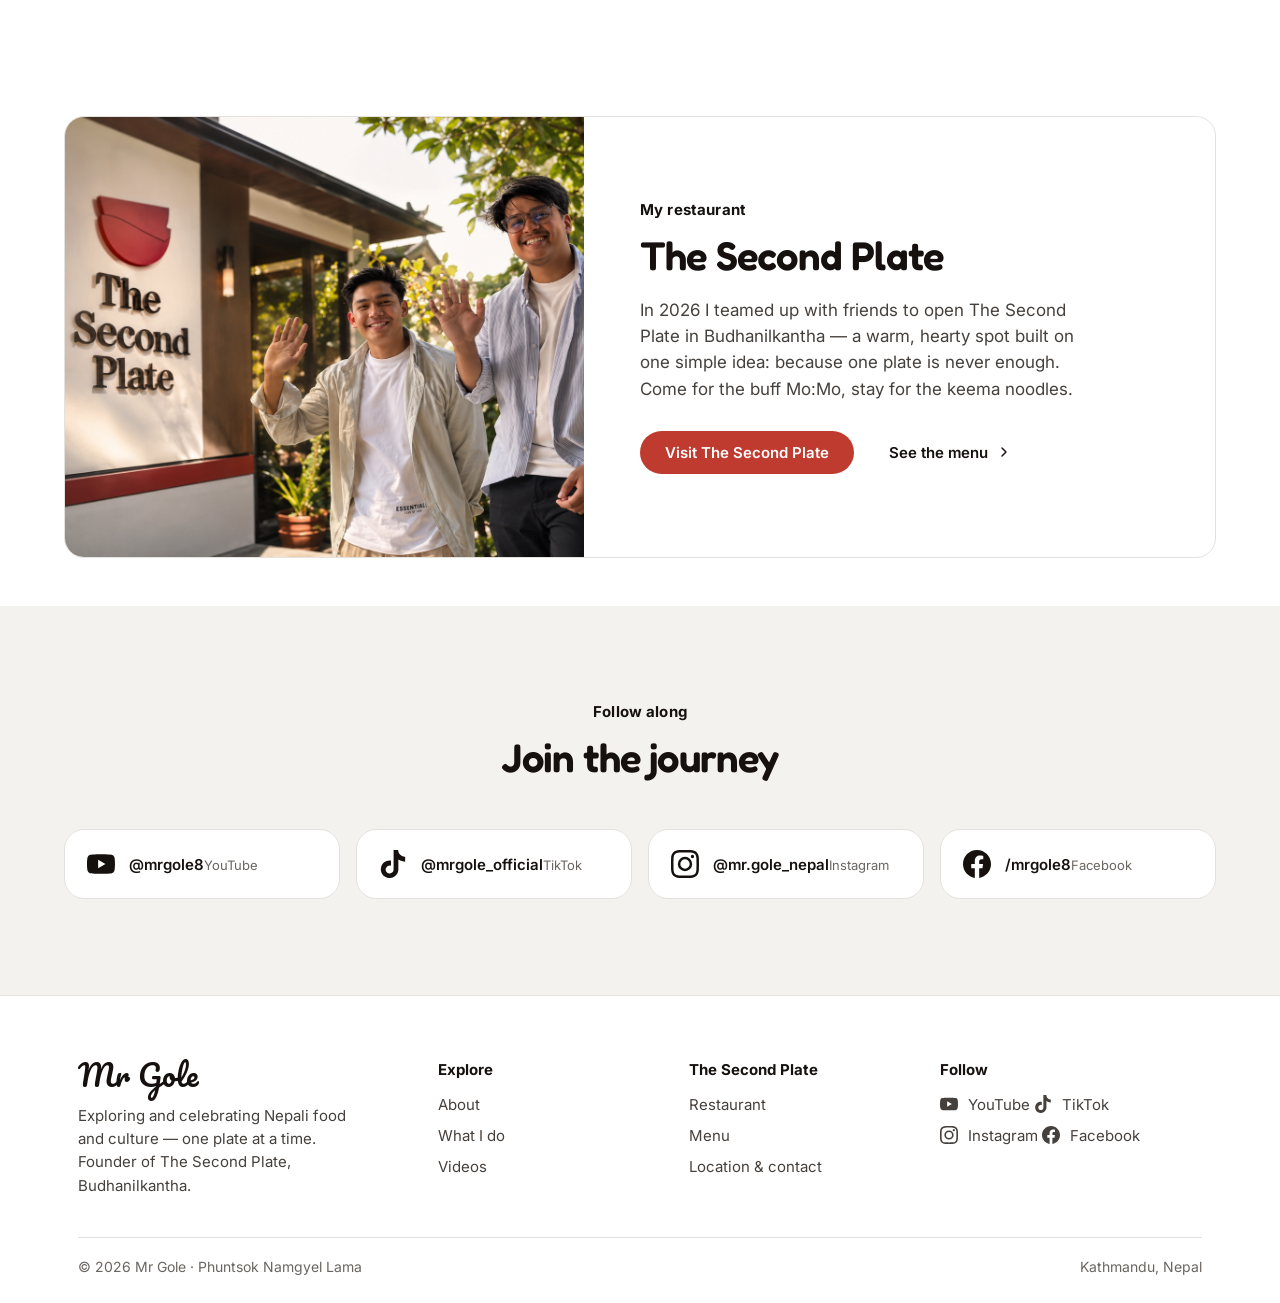
==== commit e8e69d14: "feat: real photos, journey section, real menu, fix contact icon - About: remove incorrect 'Mr Pandey" ====
--- a/index.html
+++ b/index.html
@@ -85,7 +85,7 @@
           <div class="split__text">
             <p class="eyebrow">About</p>
             <h2 class="h2">A young dreamer with a camera and an appetite</h2>
-            <p class="body">In my own words: a young and enthusiastic boy with a vision to make a change. I started filming the food I love across Kathmandu and beyond — honest, hungry, and a little bit obsessed. Today that journey lives on YouTube, and on the plates we serve at The Second Plate, where the team knows me as "Mr Pandey."</p>
+            <p class="body">In my own words: a young and enthusiastic boy with a vision to make a change. I started filming the food I love across Kathmandu and beyond — honest, hungry, and a little bit obsessed. Today that journey lives on YouTube, where around 130K of you follow along, and at The Second Plate, the restaurant I opened in Budhanilkantha.</p>
             <div class="stats" role="list">
               <!-- NOTE[owner]: counts observed Jun 2026; re-verify before relying on exact numbers -->
               <div role="listitem"><div class="stat__num">~130K</div><div class="stat__label">YouTube subscribers</div></div>
@@ -94,36 +94,41 @@
             </div>
           </div>
           <div class="split__media">
-            <div class="photo photo--t1 photo--zoom"><span class="photo__label">Mr Gole · portrait</span></div>
-          </div>
-        </div>
-      </div>
-    </div>
-  </section>
-
-  <!-- ============ What I do (lanes) ============ -->
+            <div class="photo photo--img photo--zoom" style="background-image:url(assets/img/gole-portrait.jpg);background-position:center 28%" role="img" aria-label="Mr Gole — Phuntsok Namgyel Lama"></div>
+          </div>
+        </div>
+      </div>
+    </div>
+  </section>
+
+  <!-- ============ Journey & recognition ============ -->
   <section class="section section--cream" id="known">
     <div class="container">
       <div class="section__head section__head--center reveal">
-        <p class="eyebrow">What I do</p>
-        <h2 class="h2">Three kinds of food adventures</h2>
-        <p class="body" style="margin-top:14px">From cheap local gems to all-out eating challenges — plus the occasional honest taste-test.</p>
-      </div>
-      <div class="lanes">
+        <p class="eyebrow">Journey</p>
+        <h2 class="h2">The journey so far</h2>
+        <p class="body" style="margin-top:14px">From a camera and an appetite to a community — and a restaurant of my own.</p>
+      </div>
+      <div class="lanes lanes--4">
         <article class="lane reveal" data-delay="1">
-          <div class="lane__no">01</div>
-          <h3 class="h3">Budget food hunts</h3>
-          <p class="body">Chasing the best momo, sekuwa and khaja across Kathmandu, Dharan, Itahari, Jhapa and beyond — proving great food doesn't need a big budget.</p>
+          <div class="lane__no">130K+</div>
+          <h3 class="h3">A community of food lovers</h3>
+          <p class="body">Built a YouTube following of around 130K subscribers and 18.6M+ views — all around honest, hungry Nepali food.</p>
         </article>
         <article class="lane reveal" data-delay="2">
-          <div class="lane__no">02</div>
-          <h3 class="h3">Big-money eating challenges</h3>
-          <p class="body">Nepal's first-ever bhat eating competition, 2KG biryani runs, and "spend it all in 24 hours" dares — my most-loved, most-watched format.</p>
+          <div class="lane__no">First</div>
+          <h3 class="h3">Nepal's first bhat competition</h3>
+          <p class="body">Created and hosted Nepal's first-ever bhat (rice) eating competition — one of the most-watched things I've ever done.</p>
         </article>
         <article class="lane reveal" data-delay="3">
-          <div class="lane__no">03</div>
-          <h3 class="h3">Honest taste-tests</h3>
-          <p class="body">Cheap vs expensive, original vs copy, brand call-outs — tasting it side by side and telling you the truth. Plus travel editions across Nepal and India.</p>
+          <div class="lane__no">Press</div>
+          <h3 class="h3">Recognized &amp; featured</h3>
+          <p class="body">Profiled by Routine of Nepal Banda and embraced by Nepal's food-creator community — Lex Limbu, foodelicious and more.</p>
+        </article>
+        <article class="lane reveal" data-delay="3">
+          <div class="lane__no">2026</div>
+          <h3 class="h3">From screen to street</h3>
+          <p class="body">Turned the journey into something real: The Second Plate, my restaurant in Budhanilkantha, Kathmandu.</p>
         </article>
       </div>
     </div>
@@ -137,32 +142,22 @@
         <h2 class="h2">Some videos people loved</h2>
         <p class="body" style="margin-top:14px">A few favorites from the channel. Catch the rest on YouTube.</p>
       </div>
-      <!-- NOTE[owner]: view counts are approximate, observed Jun 2026. Cards link to the channel;
-           swap each href for the exact video URL when convenient. -->
-      <div class="video-grid">
-        <a class="video-card reveal" href="https://www.youtube.com/@mrgole8" target="_blank" rel="noopener">
-          <div class="video-card__thumb"><span class="video-card__play"><svg aria-hidden="true"><use href="#i-play"></use></svg></span><span class="video-card__views">441K views</span></div>
-          <div class="video-card__body"><h3 class="video-card__title">Rs. 150 vs Rs. 750 khana — cheap vs expensive</h3><p class="video-card__meta">Nepali khana edition · Ep 5</p></div>
-        </a>
-        <a class="video-card reveal" data-delay="1" href="https://www.youtube.com/@mrgole8" target="_blank" rel="noopener">
-          <div class="video-card__thumb"><span class="video-card__play"><svg aria-hidden="true"><use href="#i-play"></use></svg></span><span class="video-card__views">345K views</span></div>
-          <div class="video-card__body"><h3 class="video-card__title">7 momo places in Kathmandu</h3><p class="video-card__meta">Rs. 120 momo vs Rs. 2299 momo</p></div>
-        </a>
-        <a class="video-card reveal" data-delay="2" href="https://www.youtube.com/@mrgole8" target="_blank" rel="noopener">
-          <div class="video-card__thumb"><span class="video-card__play"><svg aria-hidden="true"><use href="#i-play"></use></svg></span><span class="video-card__views">258K views</span></div>
+      <div class="video-grid" style="grid-template-columns:repeat(2,1fr);max-width:920px;margin:0 auto">
+        <a class="video-card reveal" href="https://www.youtube.com/watch?v=-MjWfwRjXzU" target="_blank" rel="noopener">
+          <div class="video-card__thumb" style="background-image:url(https://i.ytimg.com/vi/-MjWfwRjXzU/hqdefault.jpg)"><span class="video-card__play"><svg aria-hidden="true"><use href="#i-play"></use></svg></span></div>
           <div class="video-card__body"><h3 class="video-card__title">Rs. 1.5 lakh for eating rice?</h3><p class="video-card__meta">Nepal's first bhat eating competition</p></div>
         </a>
-        <a class="video-card reveal" href="https://www.youtube.com/@mrgole8" target="_blank" rel="noopener">
-          <div class="video-card__thumb"><span class="video-card__play"><svg aria-hidden="true"><use href="#i-play"></use></svg></span><span class="video-card__views">204K views</span></div>
+        <a class="video-card reveal" data-delay="1" href="https://www.youtube.com/watch?v=kd9bzr4jbhc" target="_blank" rel="noopener">
+          <div class="video-card__thumb" style="background-image:url(https://i.ytimg.com/vi/kd9bzr4jbhc/hqdefault.jpg)"><span class="video-card__play"><svg aria-hidden="true"><use href="#i-play"></use></svg></span></div>
           <div class="video-card__body"><h3 class="video-card__title">Rs. 10,000 biryani eating challenge</h3><p class="video-card__meta">2KG biryani</p></div>
         </a>
-        <a class="video-card reveal" data-delay="1" href="https://www.youtube.com/@mrgole8" target="_blank" rel="noopener">
-          <div class="video-card__thumb"><span class="video-card__play"><svg aria-hidden="true"><use href="#i-play"></use></svg></span><span class="video-card__views">119K views</span></div>
+        <a class="video-card reveal" data-delay="1" href="https://www.youtube.com/watch?v=AYNEyEq5UQM" target="_blank" rel="noopener">
+          <div class="video-card__thumb" style="background-image:url(https://i.ytimg.com/vi/AYNEyEq5UQM/hqdefault.jpg)"><span class="video-card__play"><svg aria-hidden="true"><use href="#i-play"></use></svg></span></div>
           <div class="video-card__body"><h3 class="video-card__title">Exposing KFC Nepal</h3><p class="video-card__meta">Same chicken, different quality?</p></div>
         </a>
         <a class="video-card reveal" data-delay="2" href="https://www.youtube.com/watch?v=STYax0MZaCg" target="_blank" rel="noopener">
-          <div class="video-card__thumb"><span class="video-card__play"><svg aria-hidden="true"><use href="#i-play"></use></svg></span><span class="video-card__views">70K views</span></div>
-          <div class="video-card__body"><h3 class="video-card__title">Best keema noodles in Nepal</h3><p class="video-card__meta">ft. our own restaurant — The Second Plate, Ep 2</p></div>
+          <div class="video-card__thumb" style="background-image:url(https://i.ytimg.com/vi/STYax0MZaCg/hqdefault.jpg)"><span class="video-card__play"><svg aria-hidden="true"><use href="#i-play"></use></svg></span></div>
+          <div class="video-card__body"><h3 class="video-card__title">Best keema noodles in Nepal</h3><p class="video-card__meta">ft. The Second Plate · Ep 2</p></div>
         </a>
       </div>
       <div style="text-align:center;margin-top:48px" class="reveal">
--- a/css/site.css
+++ b/css/site.css
@@ -100,8 +100,9 @@
 }
 .hero__media--restaurant::after { background-image: url(../assets/img/hero-restaurant.png); }
 .hero__media--creator::after {
-  /* warm placeholder until a real Mr Gole hero photo is supplied — TODO[owner]: replace with licensed photo */
-  background-image: linear-gradient(120deg, #3a2a1e 0%, #6b4a32 45%, #9a6b44 100%);
+  /* Mr Gole at The Second Plate (owner-supplied photo) */
+  background-image: url(../assets/img/hero-restaurant.png);
+  background-position: center 30%;
 }
 .hero__scrim { position: absolute; inset: 0; background: var(--hero-scrim); z-index: 1; }
 .hero__aside {
@@ -201,6 +202,7 @@
 .video-card__thumb {
   aspect-ratio: 16/9; position: relative; overflow: hidden;
   background: linear-gradient(135deg, #2b1d14, #5a3c28);
+  background-size: cover; background-position: center;
   display: flex; align-items: center; justify-content: center;
 }
 .video-card__play {
@@ -320,6 +322,7 @@
 .kv { display: flex; gap: 14px; padding: 16px 0; border-bottom: 1px solid var(--border); }
 .kv:last-of-type { border-bottom: 0; }
 .kv__icon { width: 22px; height: 22px; color: var(--brand-red); flex-shrink: 0; margin-top: 2px; }
+.kv__icon svg { width: 100%; height: 100%; display: block; }
 .kv__label { font-size: 13px; color: var(--fg3); text-transform: uppercase; letter-spacing: .05em; }
 .kv__value { font-size: 16px; color: var(--fg1); font-weight: 500; }
 .kv__value a:hover { color: var(--brand-red); }
@@ -361,6 +364,28 @@
 }
 
 /* ============================================================
+   Milestones (journey / recognition) — 4-up
+   ============================================================ */
+.lanes--4 { grid-template-columns: repeat(4, 1fr); }
+
+/* ============================================================
+   Dish cards (menu with photos)
+   ============================================================ */
+.dish-grid { display: grid; grid-template-columns: repeat(3, 1fr); gap: 24px; margin-bottom: 40px; }
+.dish-card {
+  background: #fff; border: 1px solid var(--border); border-radius: var(--radius-card); overflow: hidden;
+  transition: border-color var(--dur) var(--ease), transform var(--dur) var(--ease);
+}
+.dish-card:hover { border-color: var(--border-strong); transform: translateY(-3px); }
+.dish-card__img { aspect-ratio: 4/3; background-size: cover; background-position: center; }
+.dish-card__body { padding: 22px 24px; }
+.dish-card__row { display: flex; justify-content: space-between; align-items: baseline; gap: 12px; }
+.dish-card__name { font-family: var(--font-display); font-weight: 600; font-size: 21px; color: var(--fg1); line-height: 1.2; }
+.dish-card__price { font-family: var(--font-display); font-weight: 600; font-size: 17px; color: var(--brand-red); white-space: nowrap; }
+.dish-card__price--ask { font-family: var(--font-body); font-size: 13px; color: var(--fg3); }
+.dish-card__desc { font-size: 14px; line-height: 1.5; color: var(--fg2); margin: 10px 0 0; }
+
+/* ============================================================
    Scroll-reveal motion (calm, no overshoot)
    ============================================================ */
 .reveal { opacity: 0; transform: translateY(16px); transition: opacity .6s var(--ease), transform .6s var(--ease); }
@@ -379,6 +404,8 @@
 @media (max-width: 960px) {
   :root { --text-hero: 56px; --text-h1: 40px; --text-h2: 30px; --space-9: 64px; }
   .video-grid, .lanes, .testi-grid { grid-template-columns: 1fr 1fr; }
+  .lanes--4 { grid-template-columns: repeat(2, 1fr); }
+  .dish-grid { grid-template-columns: 1fr 1fr; }
   .socials { grid-template-columns: 1fr 1fr; }
   .split { flex-direction: column; }
   .split--reverse { flex-direction: column; }
@@ -393,7 +420,8 @@
   :root { --text-hero: 44px; --gutter: 18px; }
   .main-nav { display: none; }
   .nav-right .label-hide { display: none; }
-  .video-grid, .lanes, .testi-grid, .socials, .footer-grid { grid-template-columns: 1fr; }
+  .video-grid, .lanes, .testi-grid, .socials, .footer-grid,
+  .lanes--4, .dish-grid { grid-template-columns: 1fr !important; }
   .stats { gap: 28px; }
   .split__text { padding: 32px 24px; }
   .rating-score { font-size: 52px; }
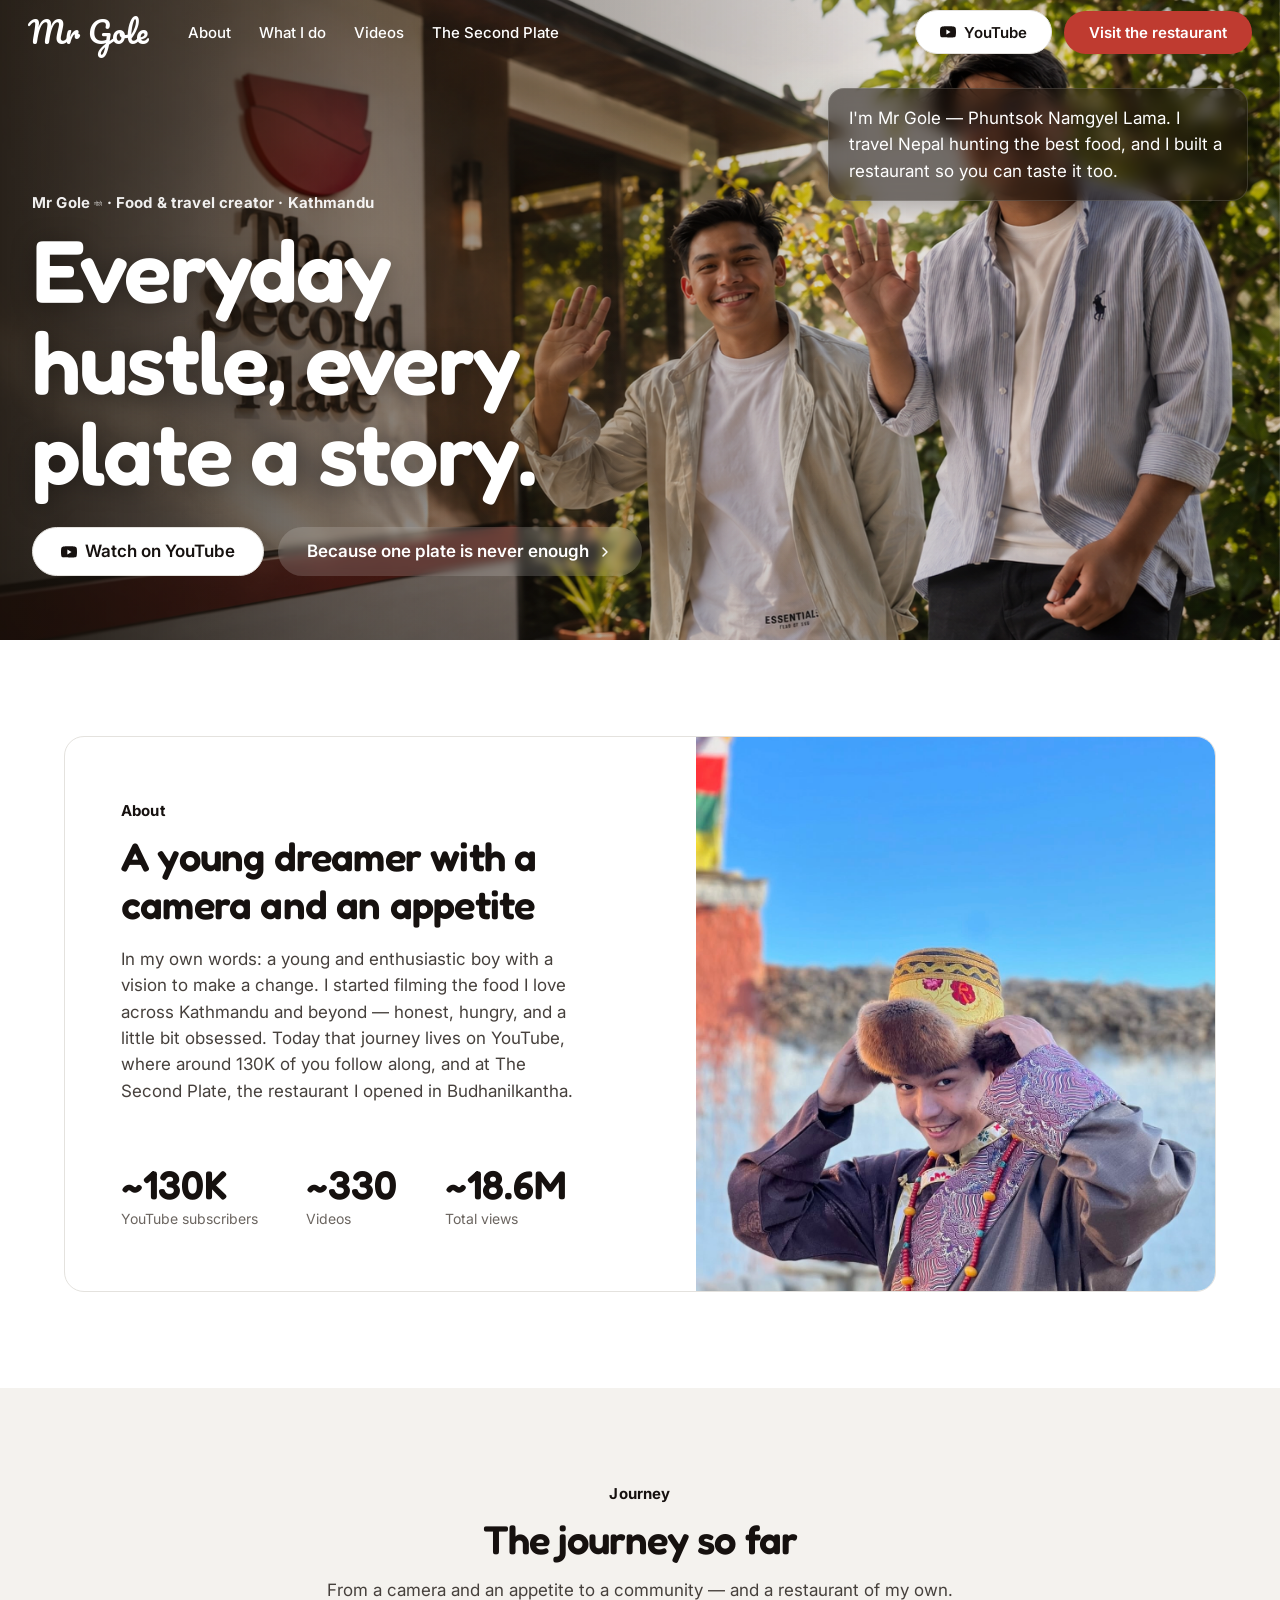
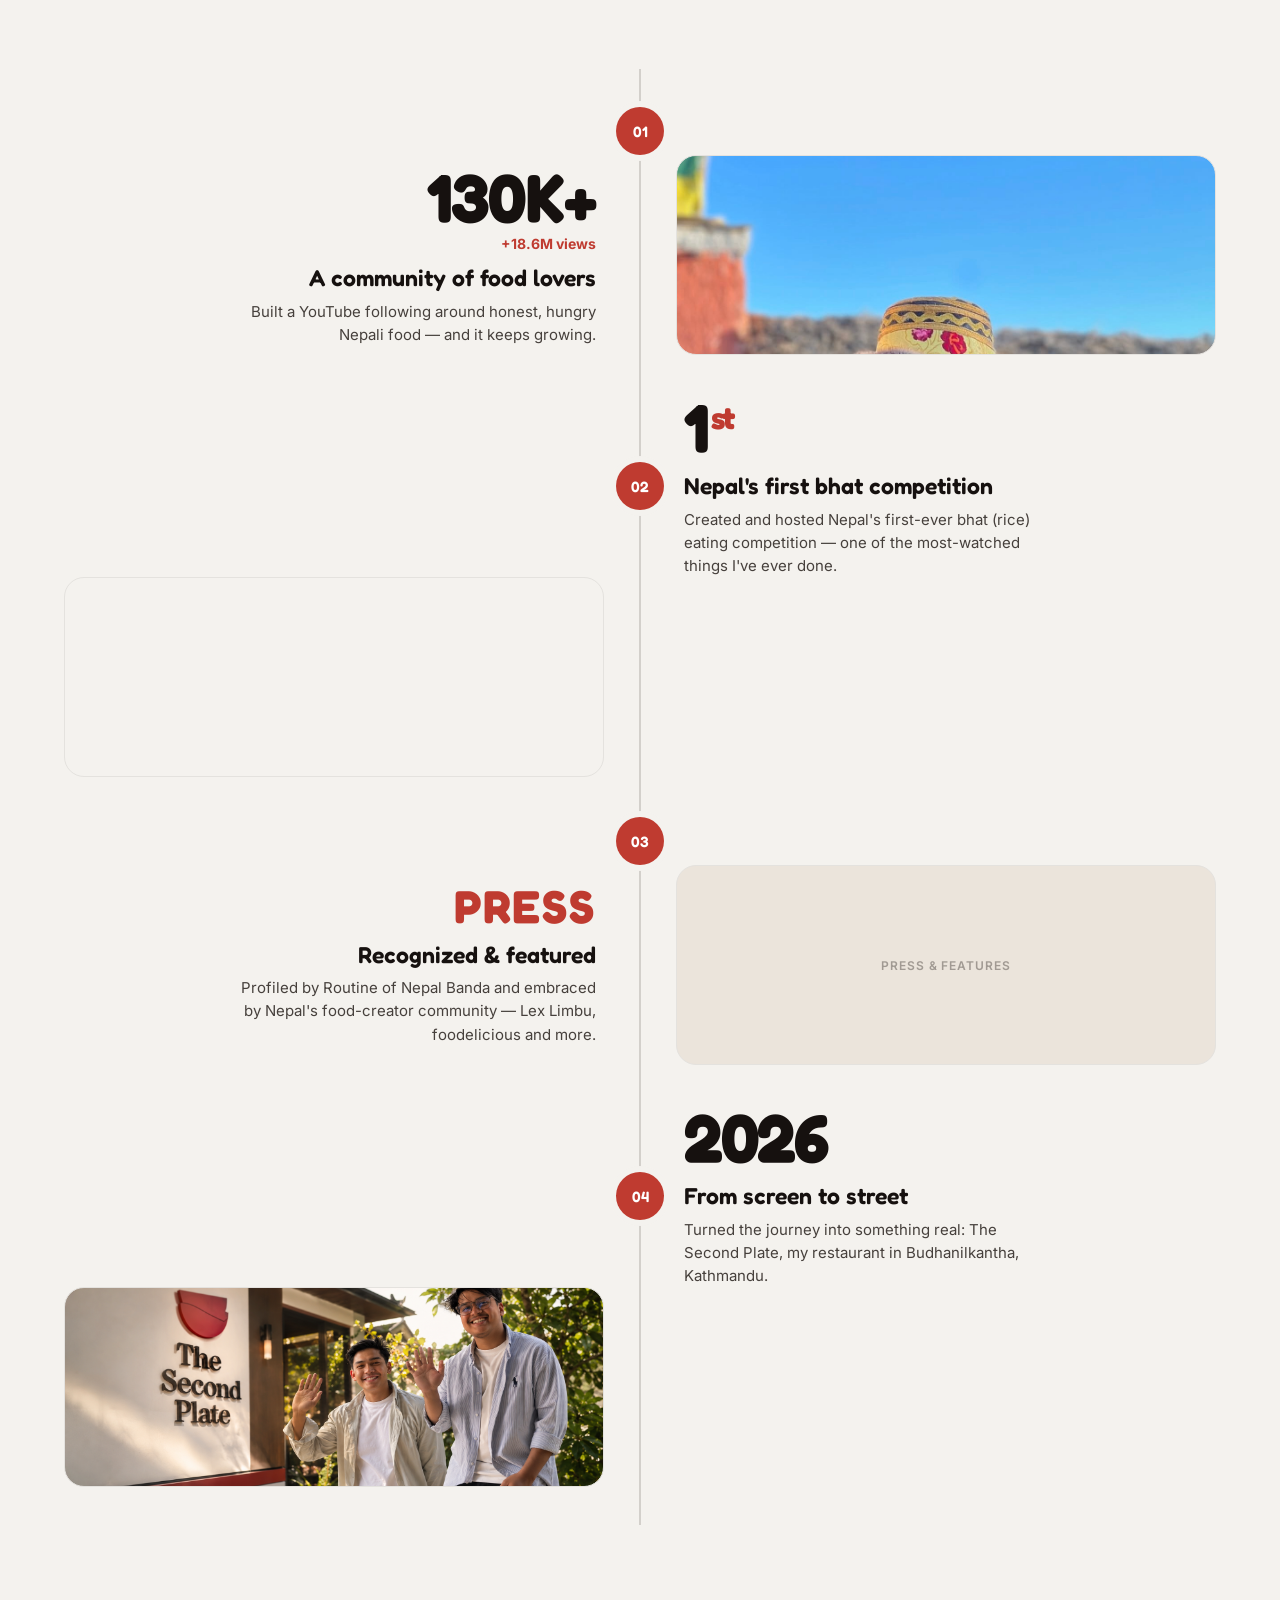
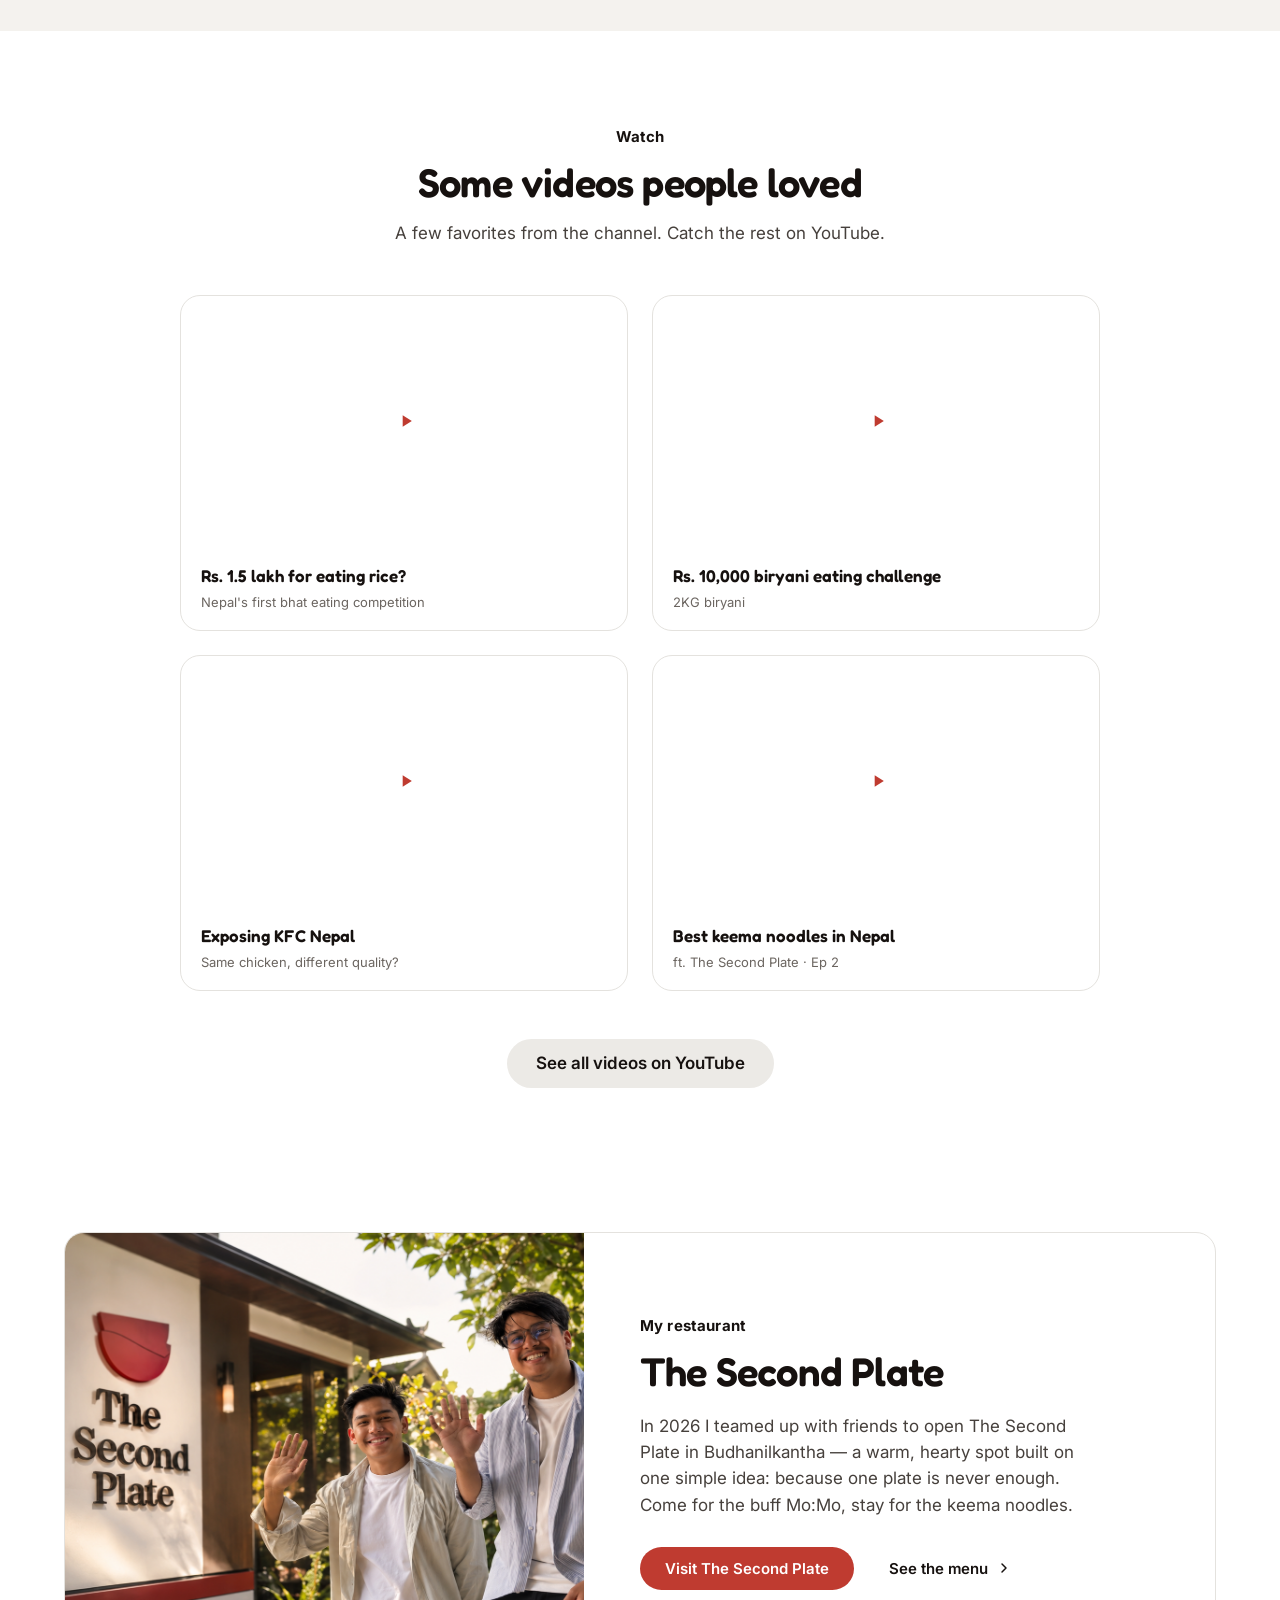
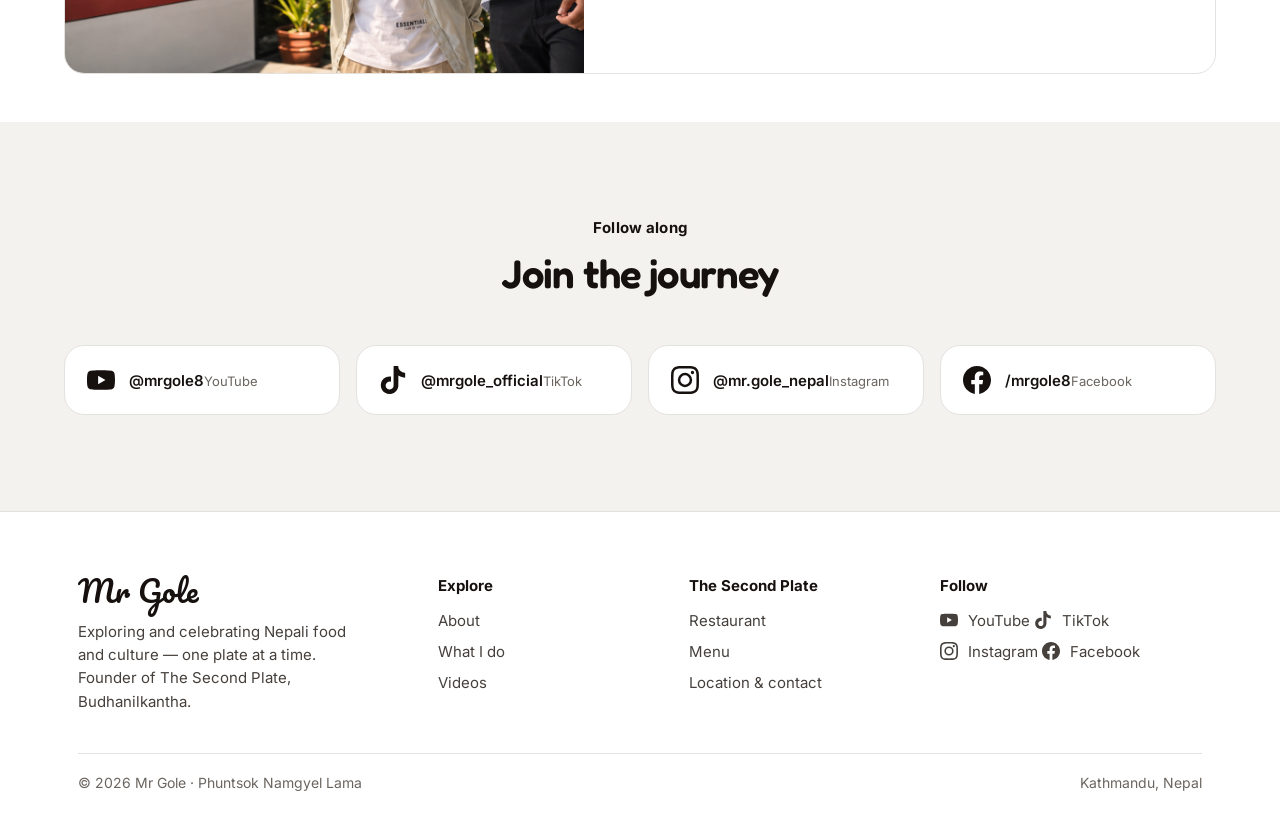
==== commit 8c952920: "feat: rebuild journey as alternating timeline (big stats, line-draw, count-up)" ====
--- a/index.html
+++ b/index.html
@@ -101,7 +101,7 @@
     </div>
   </section>
 
-  <!-- ============ Journey & recognition ============ -->
+  <!-- ============ Journey — alternating timeline ============ -->
   <section class="section section--cream" id="known">
     <div class="container">
       <div class="section__head section__head--center reveal">
@@ -109,27 +109,62 @@
         <h2 class="h2">The journey so far</h2>
         <p class="body" style="margin-top:14px">From a camera and an appetite to a community — and a restaurant of my own.</p>
       </div>
-      <div class="lanes lanes--4">
-        <article class="lane reveal" data-delay="1">
-          <div class="lane__no">130K+</div>
-          <h3 class="h3">A community of food lovers</h3>
-          <p class="body">Built a YouTube following of around 130K subscribers and 18.6M+ views — all around honest, hungry Nepali food.</p>
-        </article>
-        <article class="lane reveal" data-delay="2">
-          <div class="lane__no">First</div>
-          <h3 class="h3">Nepal's first bhat competition</h3>
-          <p class="body">Created and hosted Nepal's first-ever bhat (rice) eating competition — one of the most-watched things I've ever done.</p>
-        </article>
-        <article class="lane reveal" data-delay="3">
-          <div class="lane__no">Press</div>
-          <h3 class="h3">Recognized &amp; featured</h3>
-          <p class="body">Profiled by Routine of Nepal Banda and embraced by Nepal's food-creator community — Lex Limbu, foodelicious and more.</p>
-        </article>
-        <article class="lane reveal" data-delay="3">
-          <div class="lane__no">2026</div>
-          <h3 class="h3">From screen to street</h3>
-          <p class="body">Turned the journey into something real: The Second Plate, my restaurant in Budhanilkantha, Kathmandu.</p>
-        </article>
+
+      <div class="timeline">
+        <span class="timeline__line reveal" aria-hidden="true"></span>
+
+        <!-- Beat 1 -->
+        <div class="beat beat--left reveal">
+          <div class="beat__node" aria-hidden="true">01</div>
+          <div class="beat__content">
+            <div class="beat__num"><span data-count="130" data-suffix="K+">130K+</span></div>
+            <div class="beat__sub">+18.6M views</div>
+            <h3 class="beat__title">A community of food lovers</h3>
+            <p class="beat__text">Built a YouTube following around honest, hungry Nepali food — and it keeps growing.</p>
+          </div>
+          <div class="beat__media">
+            <div class="photo photo--img" style="background-image:url(assets/img/gole-portrait.jpg);background-position:center 22%" role="img" aria-label="Mr Gole"></div>
+          </div>
+        </div>
+
+        <!-- Beat 2 -->
+        <div class="beat beat--right reveal">
+          <div class="beat__node" aria-hidden="true">02</div>
+          <div class="beat__content">
+            <div class="beat__num">1<span class="beat__num-sm">st</span></div>
+            <h3 class="beat__title">Nepal's first bhat competition</h3>
+            <p class="beat__text">Created and hosted Nepal's first-ever bhat (rice) eating competition — one of the most-watched things I've ever done.</p>
+          </div>
+          <div class="beat__media">
+            <div class="photo photo--img" style="background-image:url(https://i.ytimg.com/vi/-MjWfwRjXzU/hqdefault.jpg)" role="img" aria-label="Bhat eating competition"></div>
+          </div>
+        </div>
+
+        <!-- Beat 3 -->
+        <div class="beat beat--left reveal">
+          <div class="beat__node" aria-hidden="true">03</div>
+          <div class="beat__content">
+            <div class="beat__num beat__num--word">Press</div>
+            <h3 class="beat__title">Recognized &amp; featured</h3>
+            <p class="beat__text">Profiled by Routine of Nepal Banda and embraced by Nepal's food-creator community — Lex Limbu, foodelicious and more.</p>
+          </div>
+          <div class="beat__media">
+            <div class="photo photo--t2"><span class="photo__label">Press &amp; features</span></div>
+          </div>
+        </div>
+
+        <!-- Beat 4 -->
+        <div class="beat beat--right reveal">
+          <div class="beat__node" aria-hidden="true">04</div>
+          <div class="beat__content">
+            <div class="beat__num"><span data-count="2026" data-plain="1">2026</span></div>
+            <h3 class="beat__title">From screen to street</h3>
+            <p class="beat__text">Turned the journey into something real: The Second Plate, my restaurant in Budhanilkantha, Kathmandu.</p>
+          </div>
+          <div class="beat__media">
+            <div class="photo photo--img" style="background-image:url(assets/img/hero-restaurant.png)" role="img" aria-label="The Second Plate"></div>
+          </div>
+        </div>
       </div>
     </div>
   </section>
--- a/css/site.css
+++ b/css/site.css
@@ -106,12 +106,16 @@
 }
 .hero__scrim { position: absolute; inset: 0; background: var(--hero-scrim); z-index: 1; }
 .hero__aside {
-  position: absolute; top: 92px; right: 0; max-width: 540px; padding: 0 32px; z-index: 2;
-  text-align: right;
+  position: absolute; top: 88px; right: 32px; max-width: 420px; z-index: 2;
+  text-align: left;
 }
 .hero__aside p {
-  font-size: 19px; line-height: 1.5; color: #fff; margin: 0;
-  text-shadow: 0 1px 12px rgba(0,0,0,0.4);
+  font-size: 17px; line-height: 1.55; color: #fff; margin: 0;
+  background: rgba(20,14,8,0.55);
+  backdrop-filter: blur(8px); -webkit-backdrop-filter: blur(8px);
+  border: 1px solid rgba(255,255,255,0.14);
+  padding: 16px 20px; border-radius: 16px;
+  box-shadow: 0 6px 24px rgba(0,0,0,0.25);
 }
 .hero__body {
   position: relative; z-index: 2; max-width: 1280px; width: 100%; margin: 0 auto;
@@ -426,3 +430,72 @@
   .split__text { padding: 32px 24px; }
   .rating-score { font-size: 52px; }
 }
+
+/* ============================================================
+   Journey — alternating timeline
+   ============================================================ */
+.timeline { position: relative; margin-top: 56px; padding: 8px 0; }
+.timeline__line {
+  position: absolute; left: 50%; top: 10px; bottom: 10px; width: 2px;
+  background: var(--border-strong);
+  transform: translateX(-50%) scaleY(0); transform-origin: top;
+}
+.timeline__line.reveal { opacity: 1; transition: transform 1.1s var(--ease); }
+.timeline__line.reveal.is-in { transform: translateX(-50%) scaleY(1); }
+
+.beat {
+  position: relative; display: grid; grid-template-columns: 1fr 72px 1fr;
+  align-items: center; margin: 40px 0;
+}
+.beat__node {
+  grid-column: 2; justify-self: center; z-index: 1;
+  width: 48px; height: 48px; border-radius: 50%;
+  background: var(--brand-red); color: #fff;
+  display: flex; align-items: center; justify-content: center;
+  font-family: var(--font-display); font-weight: 600; font-size: 15px;
+  box-shadow: 0 0 0 6px var(--bg-cream);
+}
+.beat__content { display: flex; flex-direction: column; }
+.beat--left .beat__content { grid-column: 1; text-align: right; align-items: flex-end; padding-right: 8px; }
+.beat--left .beat__media { grid-column: 3; }
+.beat--right .beat__content { grid-column: 3; text-align: left; align-items: flex-start; padding-left: 8px; }
+.beat--right .beat__media { grid-column: 1; }
+
+.beat__num {
+  font-family: var(--font-display); font-weight: 700; font-size: 68px; line-height: 0.95;
+  letter-spacing: -0.02em; color: var(--fg1);
+}
+.beat__num-sm { font-size: 0.46em; vertical-align: super; color: var(--brand-red); margin-left: 2px; }
+.beat__num--word {
+  font-size: 46px; color: var(--brand-red); text-transform: uppercase; letter-spacing: 0.04em;
+}
+.beat__sub { font-weight: 700; font-size: 14px; color: var(--brand-red); margin-top: 6px; }
+.beat__title { font-family: var(--font-display); font-weight: 600; font-size: 23px; line-height: 1.2; margin: 12px 0 8px; color: var(--fg1); }
+.beat__text { font-size: 15px; line-height: 1.55; color: var(--fg2); max-width: 360px; margin: 0; }
+
+.beat__media .photo {
+  height: 200px; min-height: 0; border: 1px solid var(--border); border-radius: var(--radius-card);
+  overflow: hidden; background-size: cover; background-position: center;
+}
+
+/* timeline motion (per-side slide-in) */
+.beat.reveal { transform: translateY(24px); }
+.beat--left.reveal { transform: translate(-26px, 10px); }
+.beat--right.reveal { transform: translate(26px, 10px); }
+.beat.reveal.is-in { transform: none; }
+
+@media (max-width: 760px) {
+  .timeline__line { left: 23px; transform: translateX(0) scaleY(0); }
+  .timeline__line.reveal.is-in { transform: translateX(0) scaleY(1); }
+  .beat { grid-template-columns: 48px 1fr; column-gap: 18px; row-gap: 14px; margin: 28px 0; }
+  .beat__node, .beat--left .beat__node, .beat--right .beat__node { grid-column: 1; justify-self: start; }
+  .beat__content,
+  .beat--left .beat__content,
+  .beat--right .beat__content { grid-column: 2; text-align: left; align-items: flex-start; padding: 0; }
+  .beat__media,
+  .beat--left .beat__media,
+  .beat--right .beat__media { grid-column: 2; }
+  .beat__text { max-width: none; }
+  .beat__num { font-size: 52px; }
+  .beat--left.reveal, .beat--right.reveal { transform: translate(0, 20px); }
+}
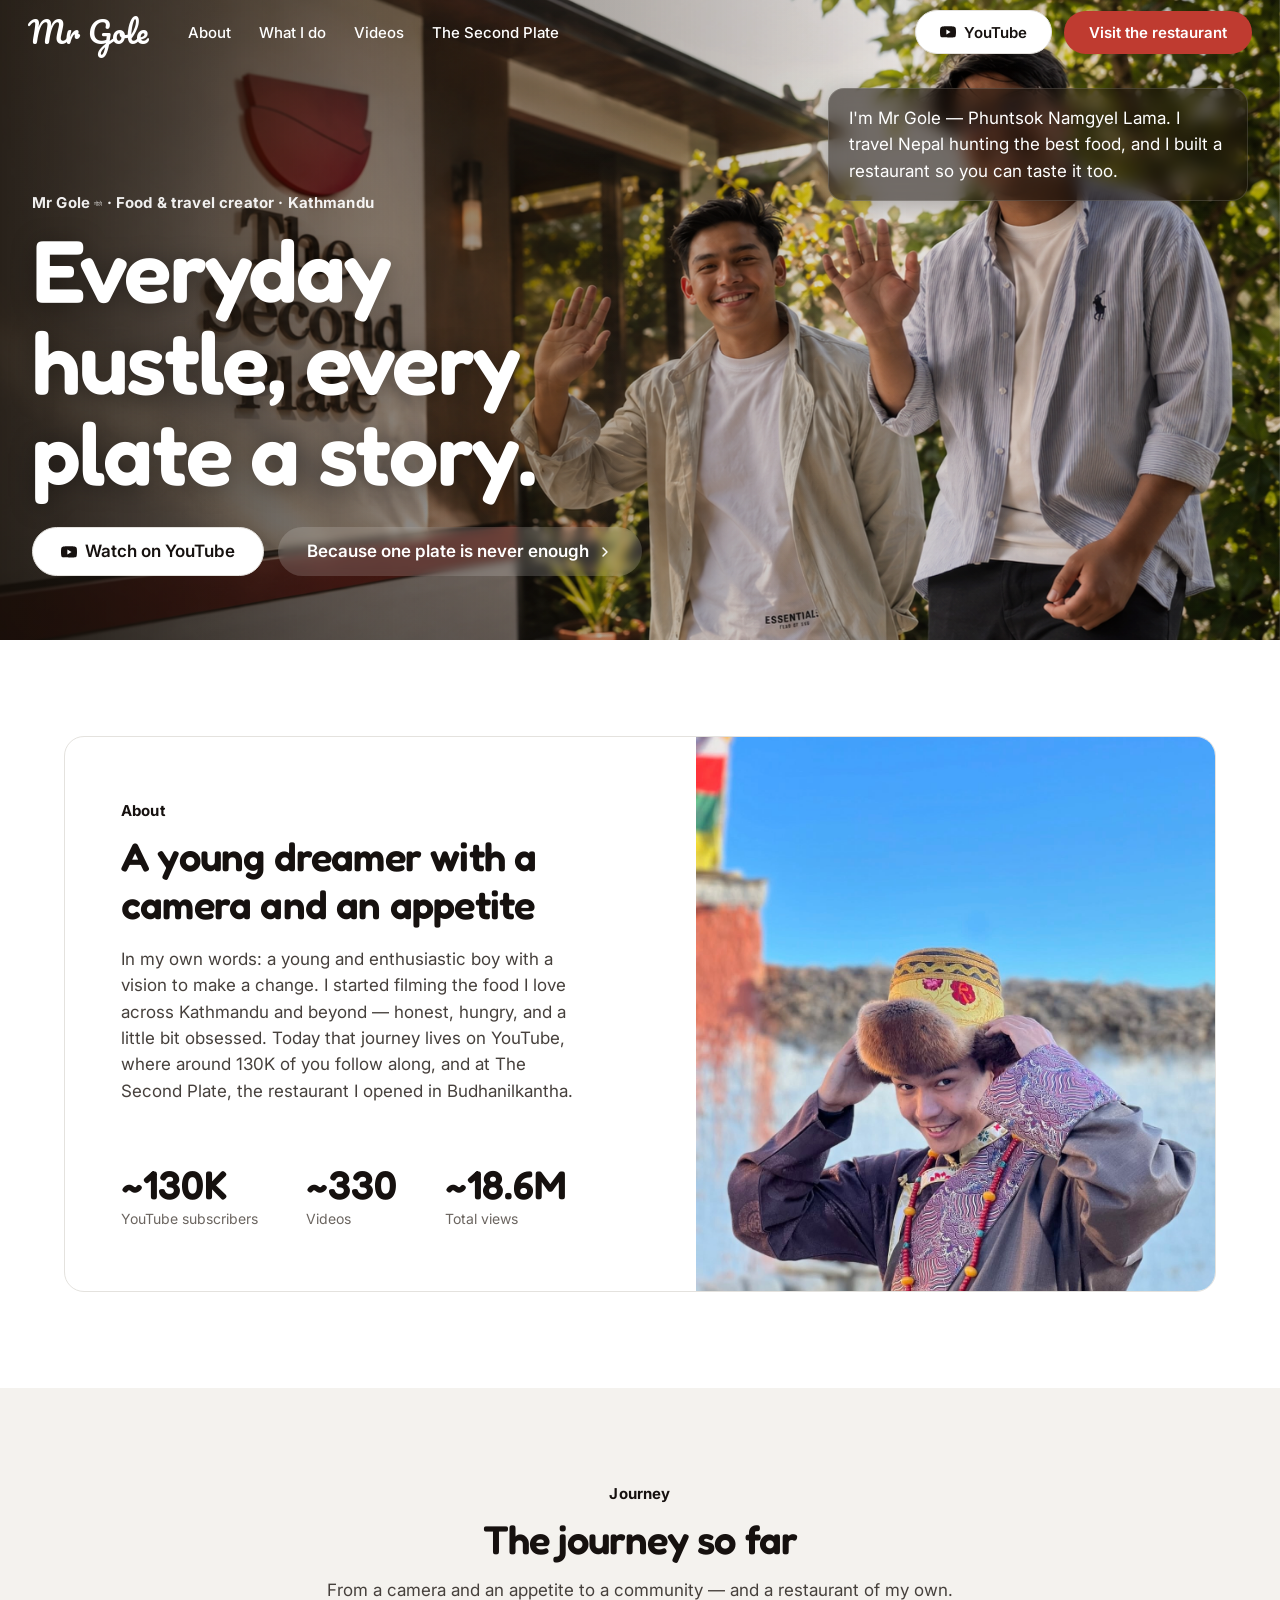
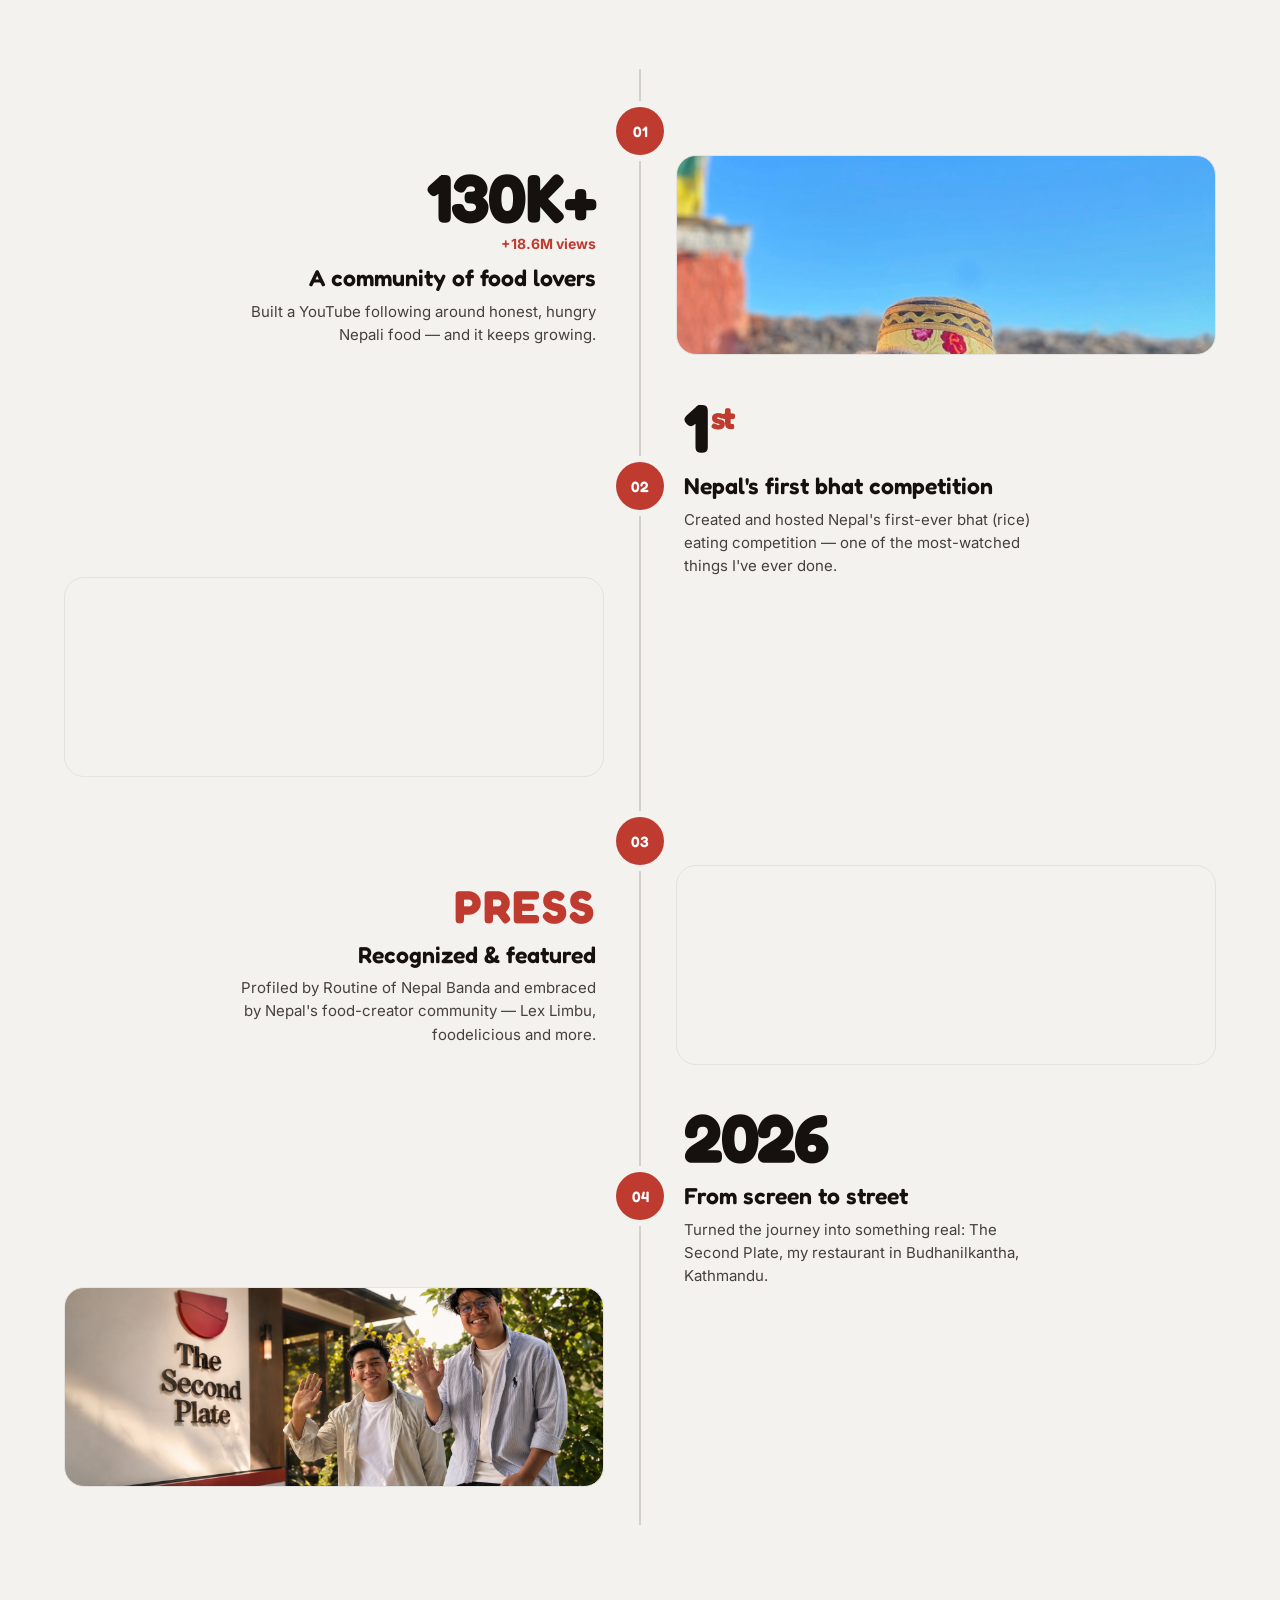
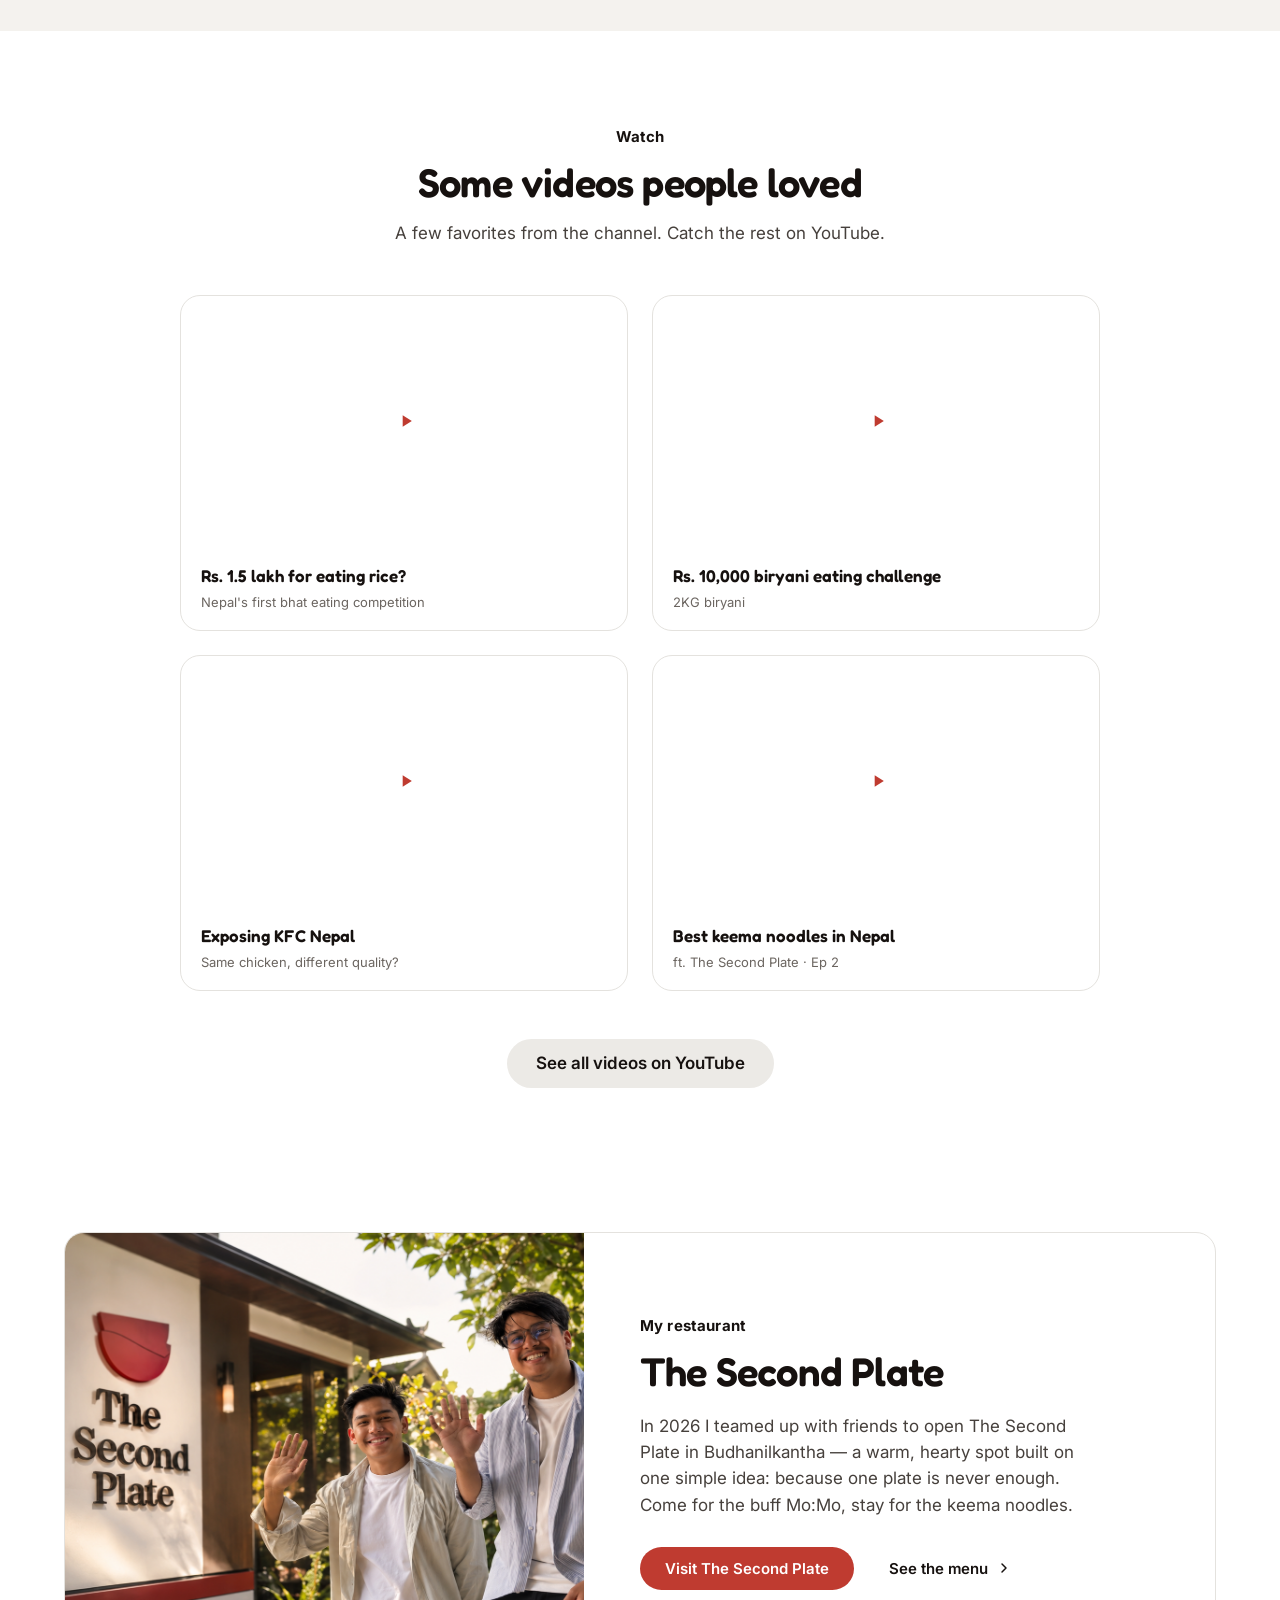
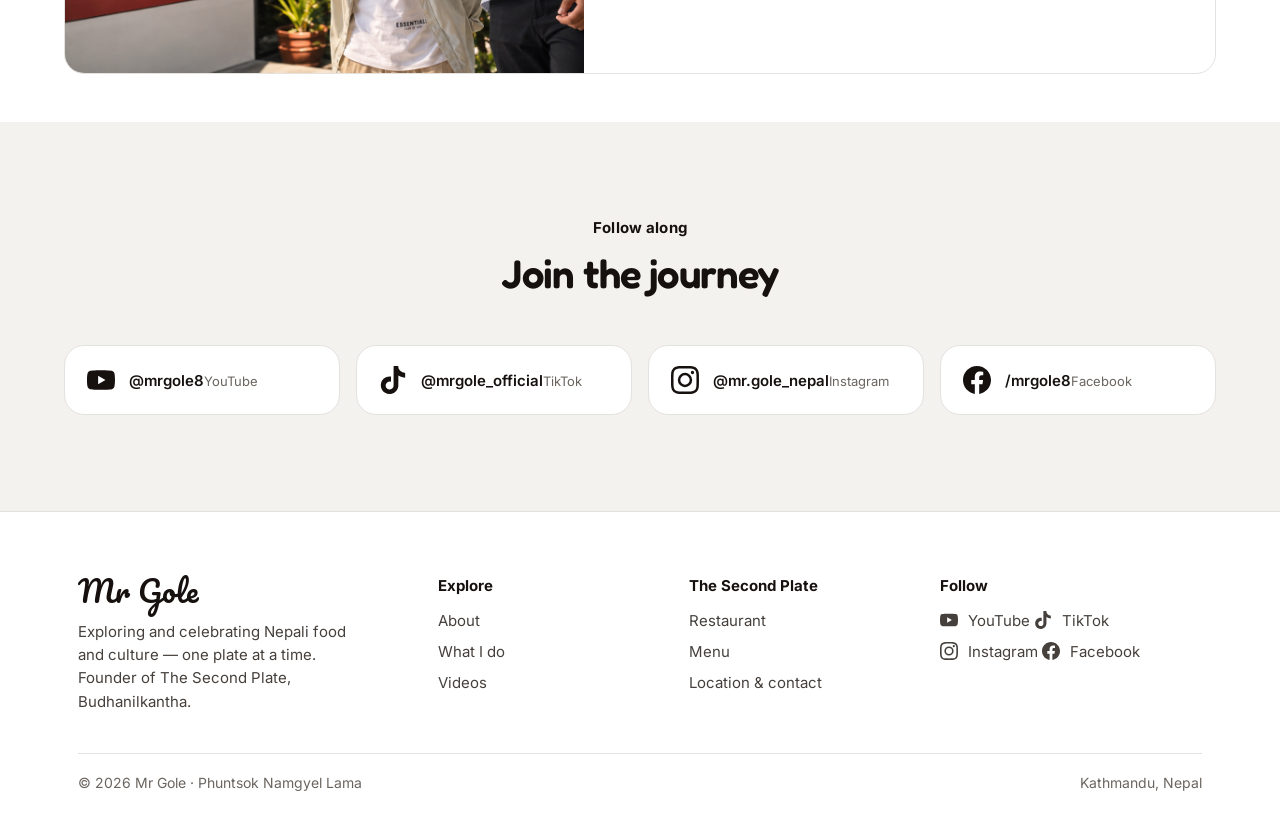
==== commit cd8b4b19: "feat: real photo for Press beat in Journey timeline" ====
--- a/index.html
+++ b/index.html
@@ -149,7 +149,7 @@
             <p class="beat__text">Profiled by Routine of Nepal Banda and embraced by Nepal's food-creator community — Lex Limbu, foodelicious and more.</p>
           </div>
           <div class="beat__media">
-            <div class="photo photo--t2"><span class="photo__label">Press &amp; features</span></div>
+            <div class="photo photo--img" style="background-image:url(https://i.ytimg.com/vi/kd9bzr4jbhc/hqdefault.jpg)" role="img" aria-label="Featured — viral eating challenge"></div>
           </div>
         </div>
 
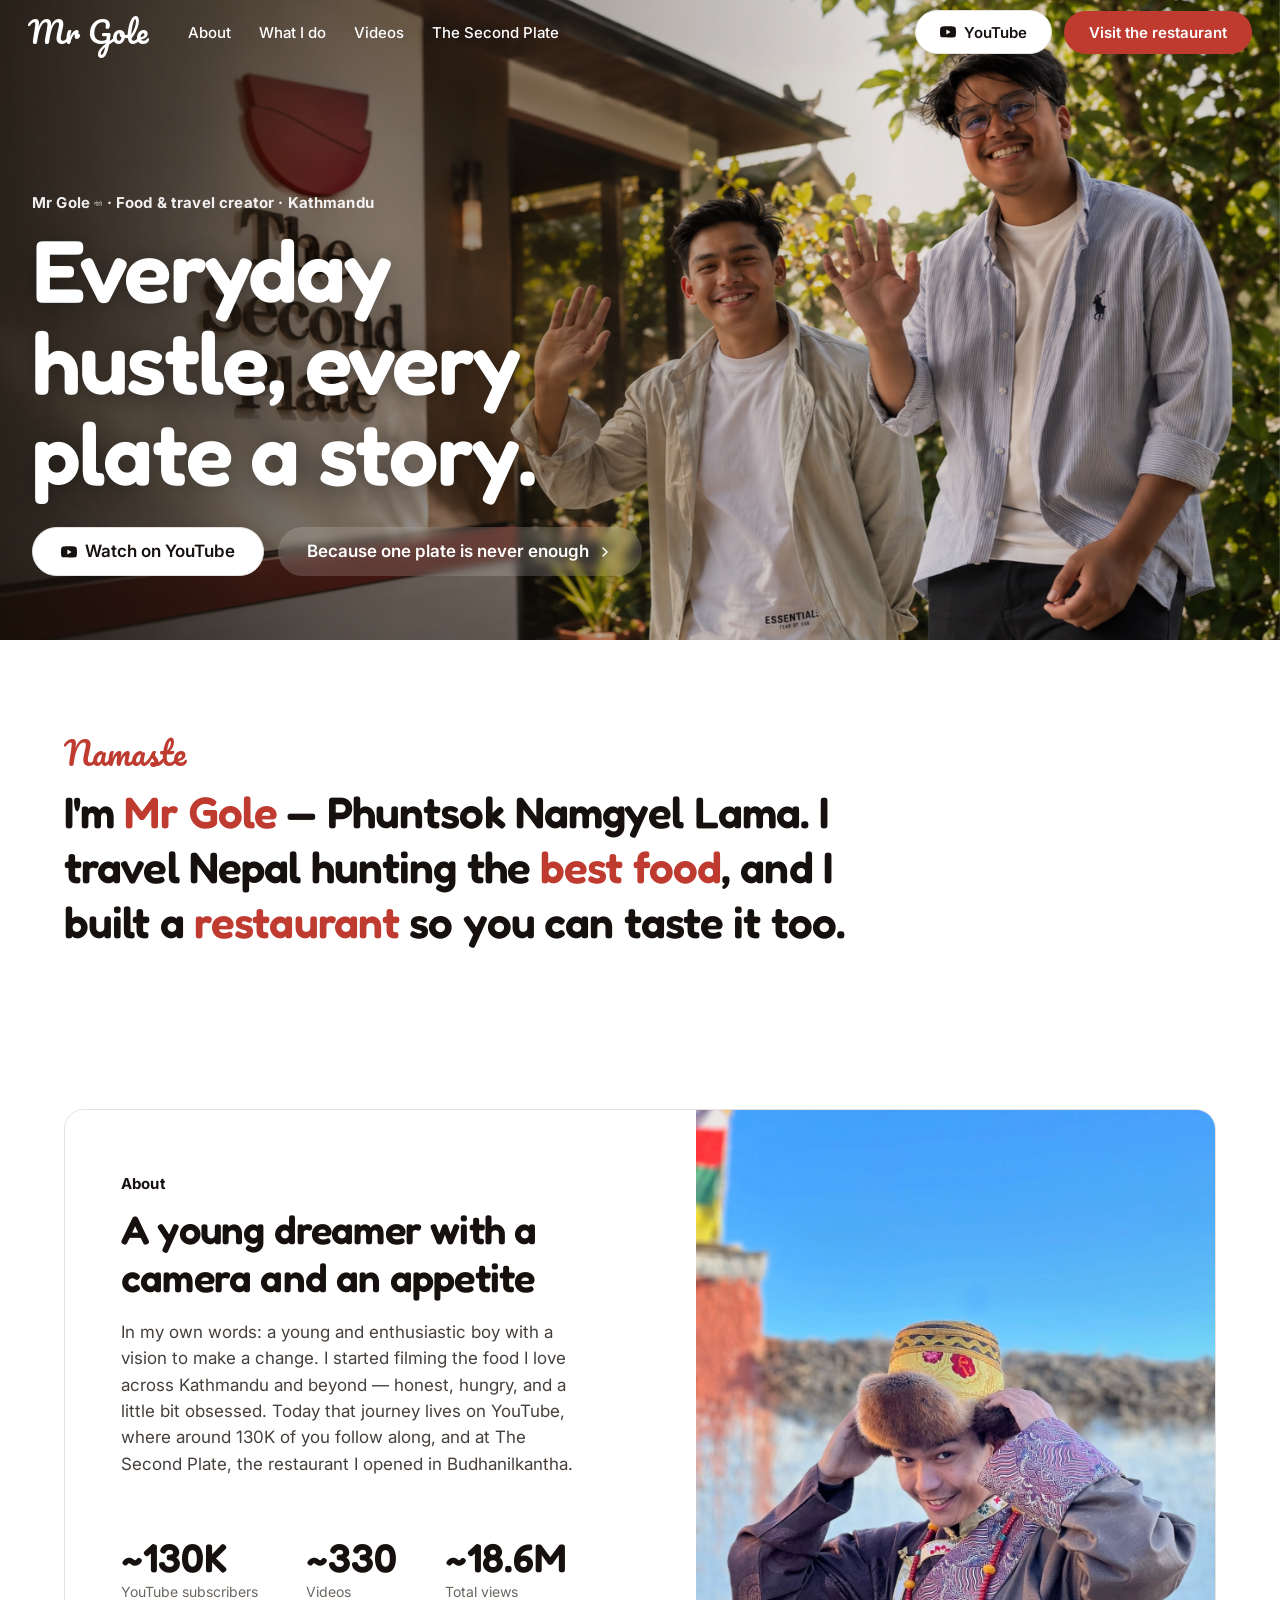
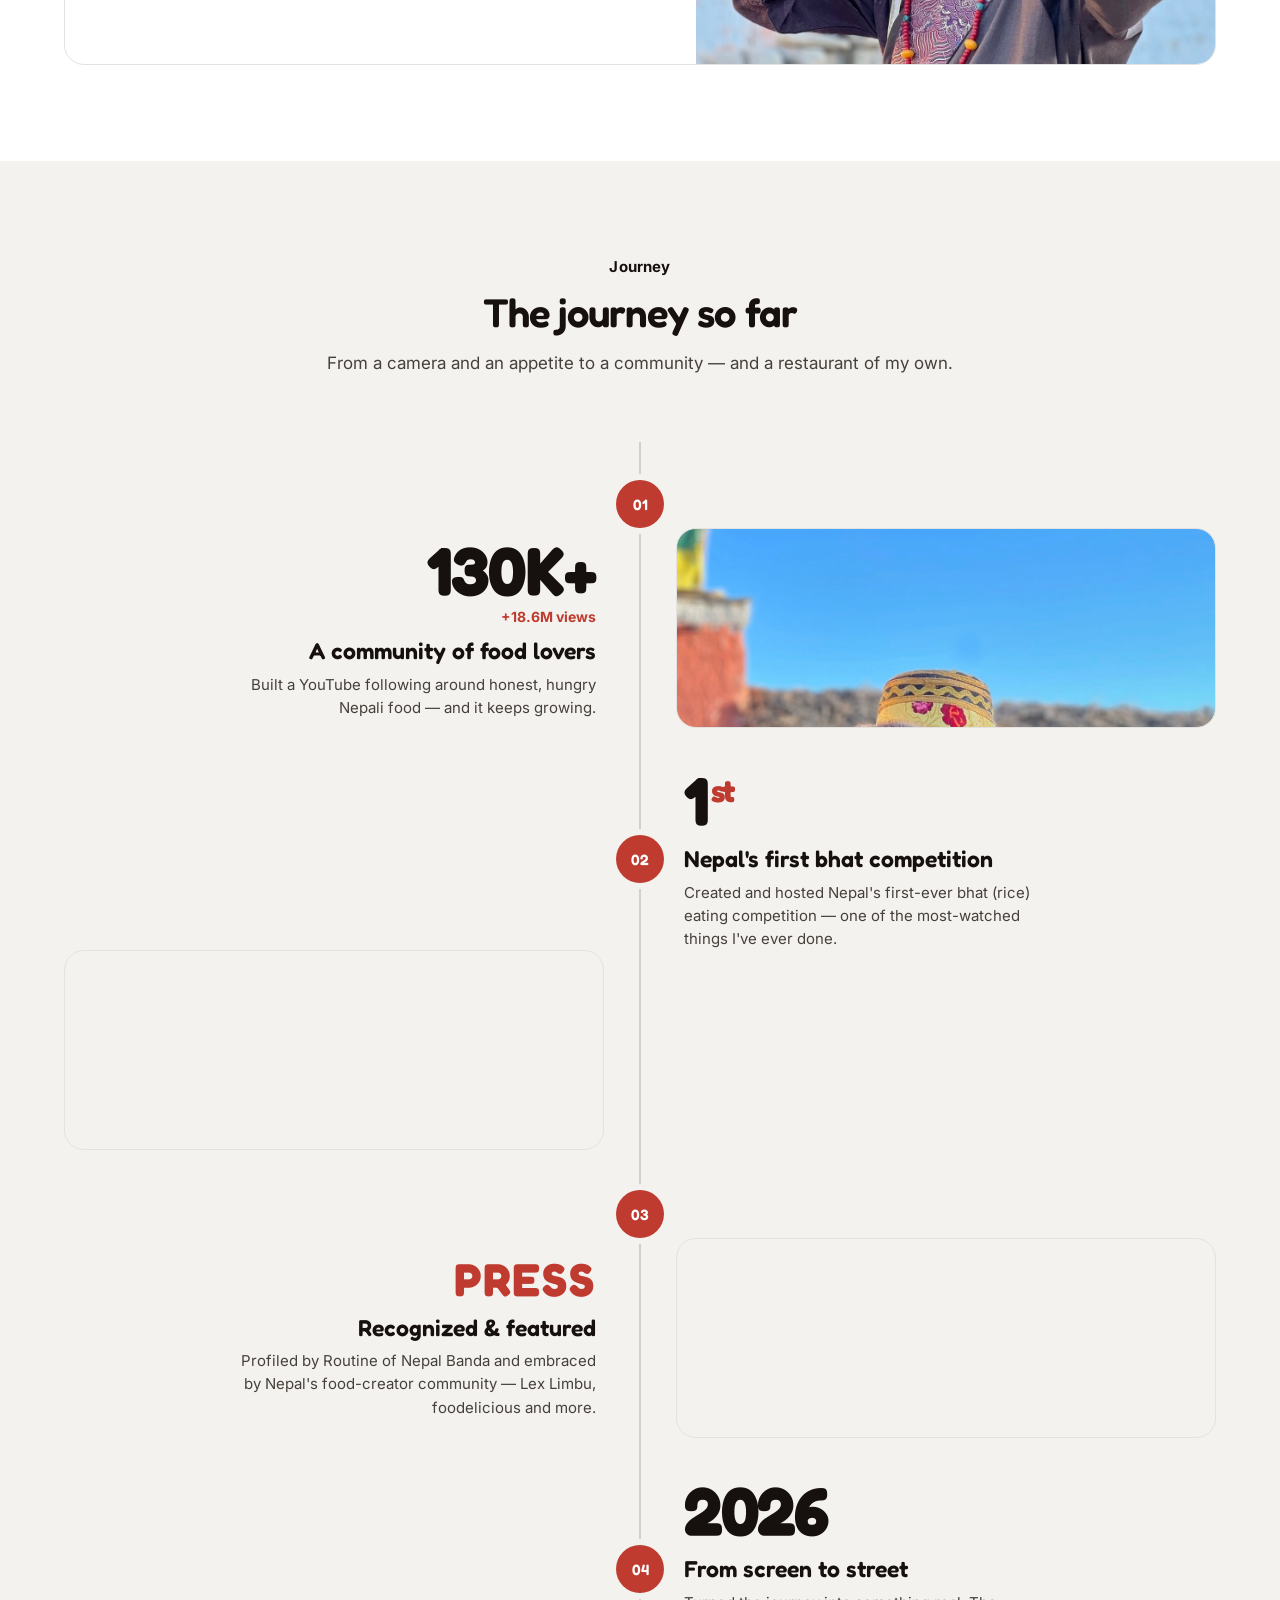
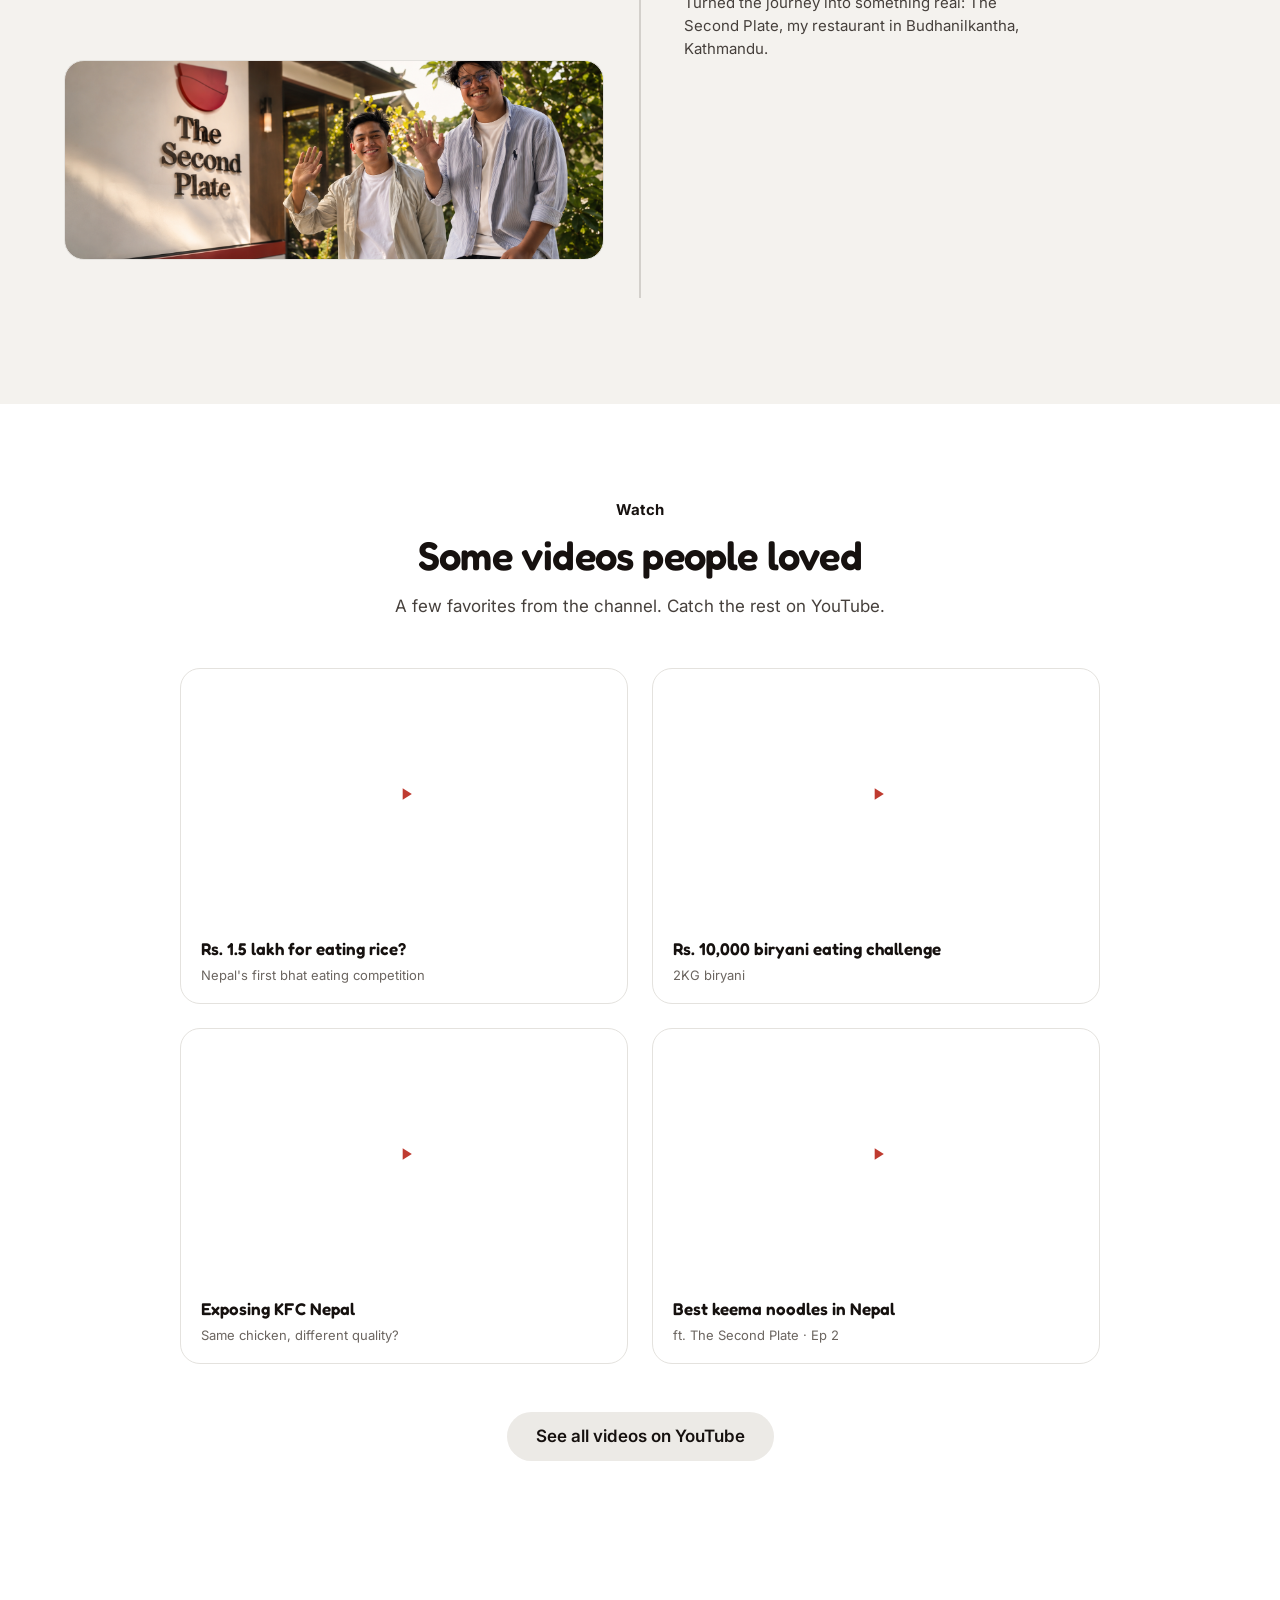
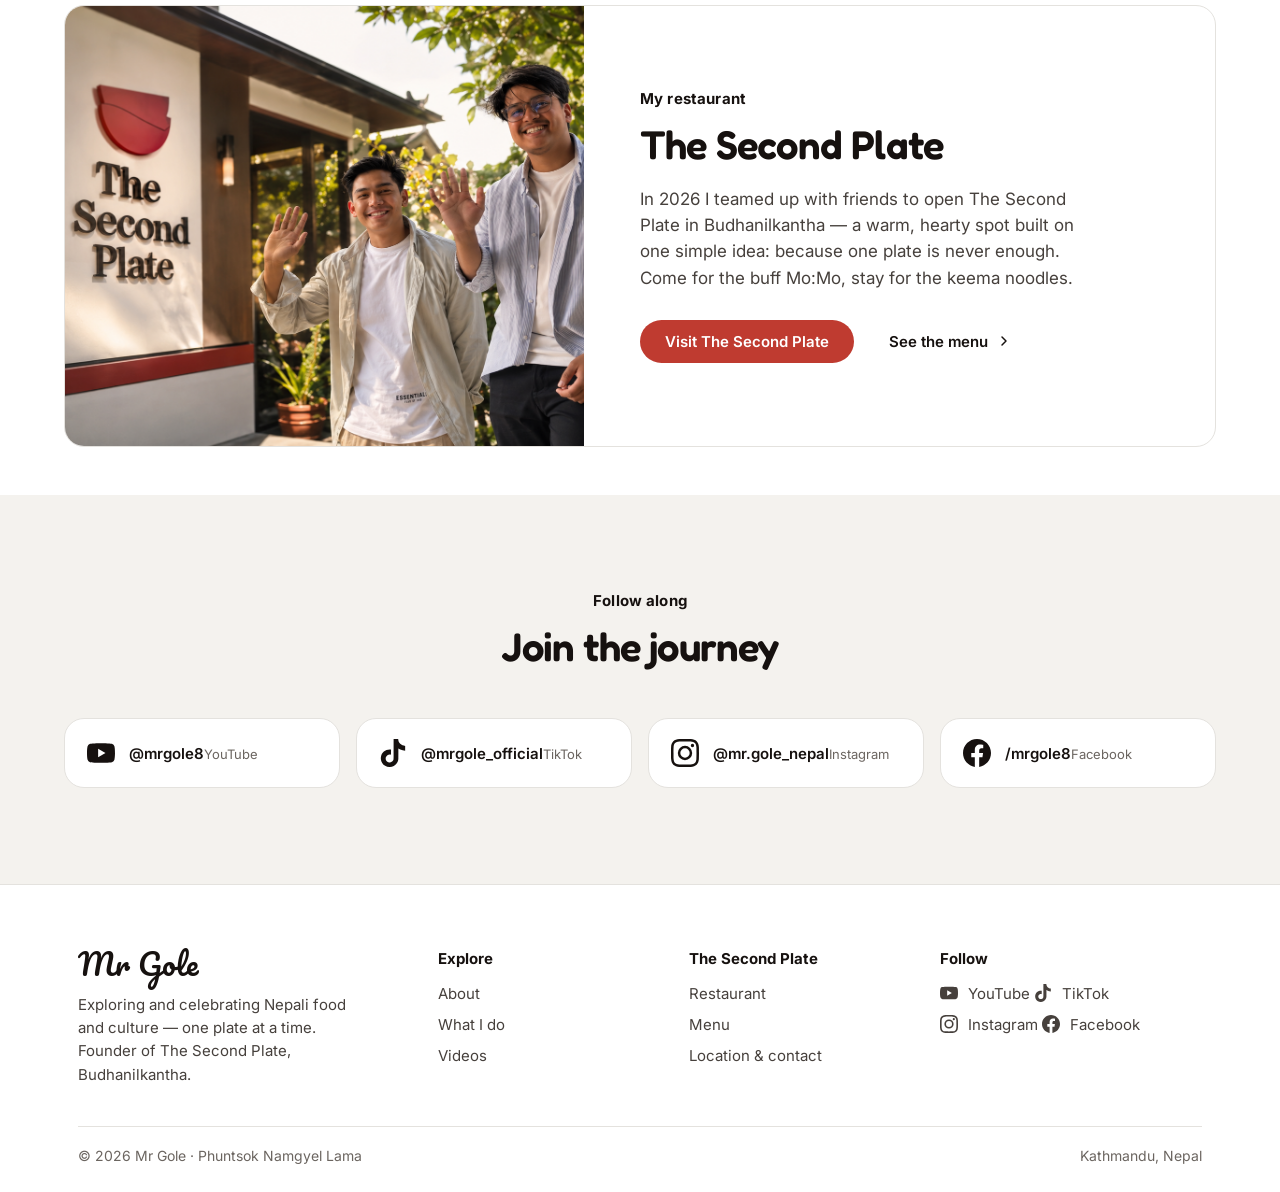
==== commit 3532be28: "feat: move intro line to a bold statement band after hero" ====
--- a/index.html
+++ b/index.html
@@ -59,9 +59,6 @@
     <!-- TODO[owner]: replace creator gradient with a licensed photo of Mr Gole -->
     <div class="hero__media hero__media--creator"></div>
     <div class="hero__scrim"></div>
-    <div class="hero__aside">
-      <p>I'm Mr Gole — Phuntsok Namgyel Lama. I travel Nepal hunting the best food, and I built a restaurant so you can taste it too.</p>
-    </div>
     <div class="hero__body">
       <p class="hero__eyebrow">Mr Gole <span class="hero__devanagari">गोले</span> · Food &amp; travel creator · Kathmandu</p>
       <h1 class="hero__title">Everyday hustle, every plate a story.</h1>
@@ -74,6 +71,18 @@
           <svg width="16" height="16" aria-hidden="true"><use href="#i-chevron"></use></svg>
         </a>
       </div>
+    </div>
+  </section>
+
+  <!-- ============ Statement ============ -->
+  <section class="statement">
+    <div class="container">
+      <p class="statement__kicker reveal">Namaste</p>
+      <p class="statement__text reveal" data-delay="1">
+        I'm <span class="statement__hl">Mr Gole</span> — Phuntsok Namgyel Lama. I travel Nepal
+        hunting the <span class="statement__hl">best food</span>, and I built a
+        <span class="statement__hl">restaurant</span> so you can taste it too.
+      </p>
     </div>
   </section>
 
--- a/css/site.css
+++ b/css/site.css
@@ -499,3 +499,19 @@
   .beat__num { font-size: 52px; }
   .beat--left.reveal, .beat--right.reveal { transform: translate(0, 20px); }
 }
+
+/* ============================================================
+   Statement band (intro line after hero)
+   ============================================================ */
+.statement { padding: var(--space-9) 0 var(--space-8); }
+.statement__kicker {
+  font-family: var(--font-script); font-size: 32px; color: var(--brand-red);
+  margin: 0 0 16px; line-height: 1;
+}
+.statement__text {
+  font-family: var(--font-display); font-weight: 600;
+  font-size: clamp(26px, 3.6vw, 44px); line-height: 1.25; letter-spacing: -0.02em;
+  color: var(--fg1); max-width: 980px; margin: 0; text-wrap: balance;
+}
+.statement__hl { color: var(--brand-red); position: relative; white-space: nowrap; }
+@media (max-width: 600px) { .statement__hl { white-space: normal; } }
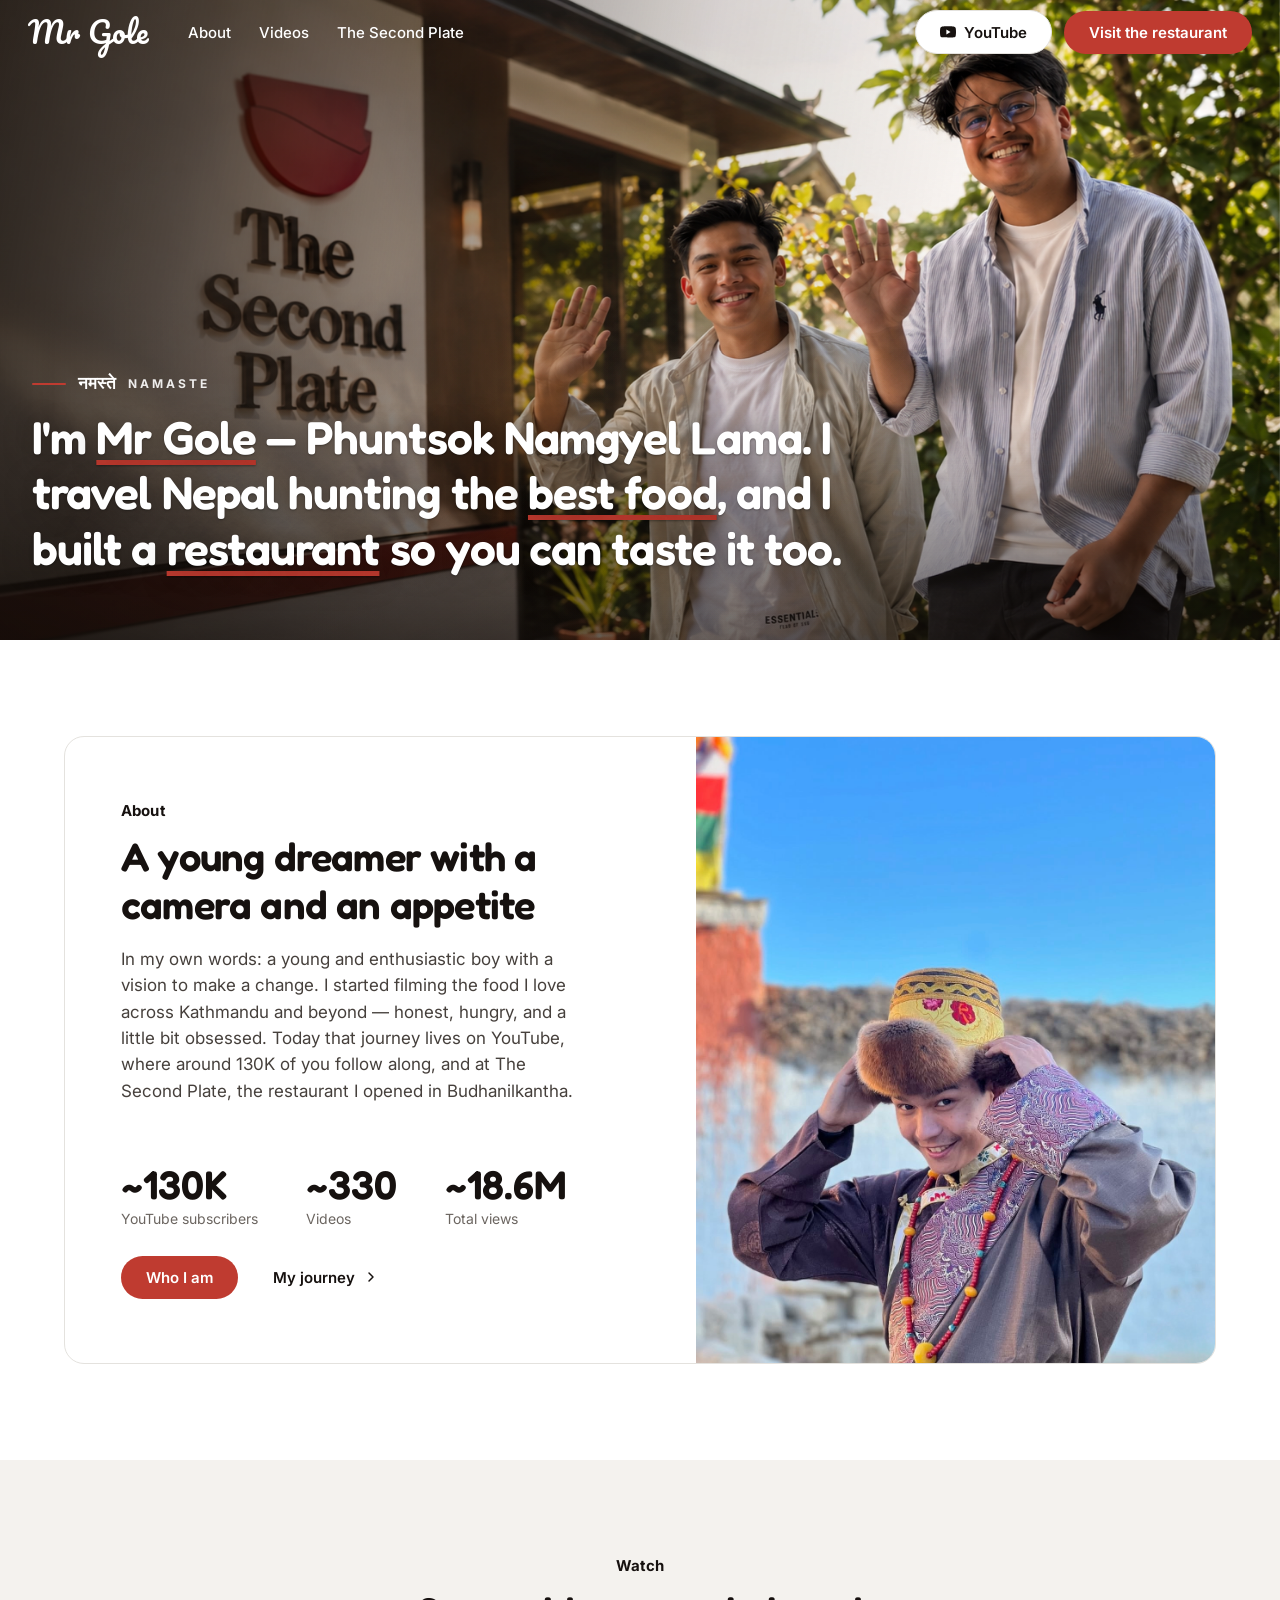
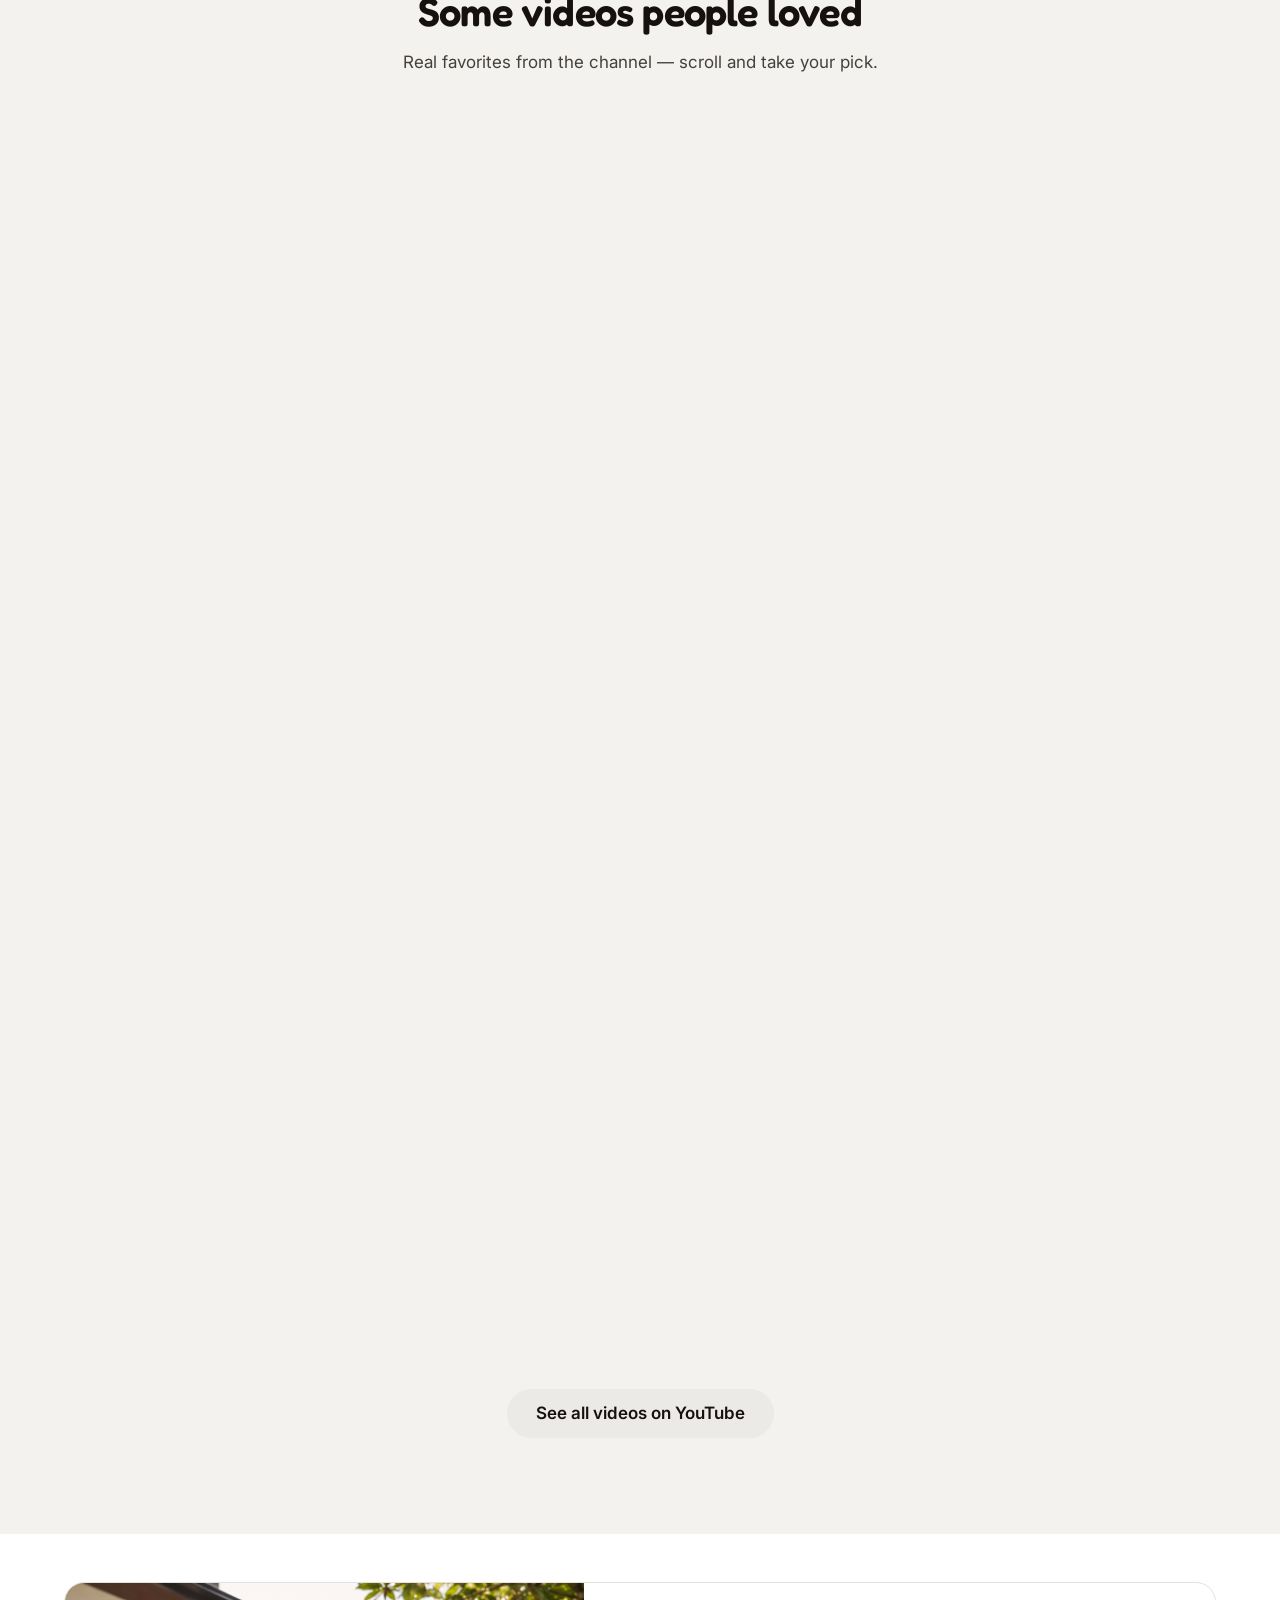
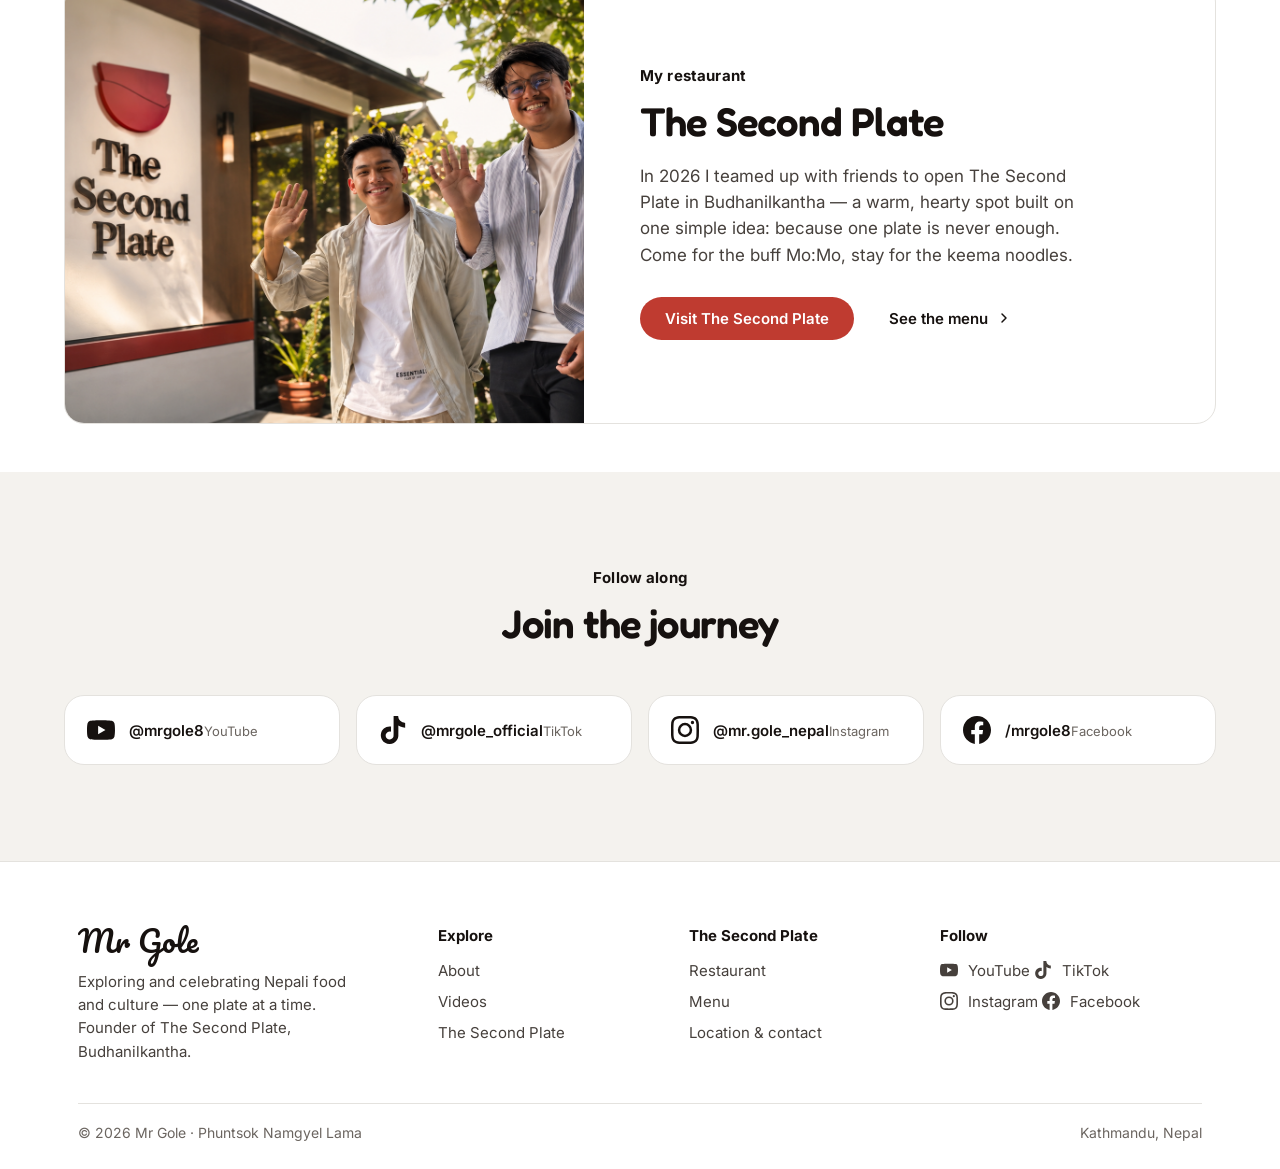
==== commit 0ad939c5: "feat: About page, hero restyle, billboard hero, frosted navs, scroll-morph video gallery - New about" ====
--- a/index.html
+++ b/index.html
@@ -36,8 +36,7 @@
     <div class="nav-left">
       <a class="logo" href="index.html" aria-label="Mr Gole — home">Mr Gole</a>
       <nav class="main-nav" aria-label="Primary">
-        <a class="nav-link" href="#about">About</a>
-        <a class="nav-link" href="#known">What I do</a>
+        <a class="nav-link" href="about.html">About</a>
         <a class="nav-link" href="#videos">Videos</a>
         <a class="nav-link" href="the-second-plate.html">The Second Plate</a>
       </nav>
@@ -54,35 +53,17 @@
 
 <main id="main">
 
-  <!-- ============ Hero ============ -->
-  <section class="hero" aria-label="Intro">
-    <!-- TODO[owner]: replace creator gradient with a licensed photo of Mr Gole -->
+  <!-- ============ Hero (statement overlay) ============ -->
+  <section class="hero hero--creator" aria-label="Mr Gole">
     <div class="hero__media hero__media--creator"></div>
     <div class="hero__scrim"></div>
     <div class="hero__body">
-      <p class="hero__eyebrow">Mr Gole <span class="hero__devanagari">गोले</span> · Food &amp; travel creator · Kathmandu</p>
-      <h1 class="hero__title">Everyday hustle, every plate a story.</h1>
-      <div class="hero__actions">
-        <a class="mg-btn mg-btn--white mg-btn--lg" href="https://www.youtube.com/@mrgole8" target="_blank" rel="noopener">
-          <svg width="17" height="17" aria-hidden="true"><use href="#i-youtube"></use></svg> Watch on YouTube
-        </a>
-        <a class="mg-btn mg-btn--translucent mg-btn--lg" href="the-second-plate.html">
-          Because one plate is never enough
-          <svg width="16" height="16" aria-hidden="true"><use href="#i-chevron"></use></svg>
-        </a>
-      </div>
-    </div>
-  </section>
-
-  <!-- ============ Statement ============ -->
-  <section class="statement">
-    <div class="container">
-      <p class="statement__kicker reveal">Namaste</p>
-      <p class="statement__text reveal" data-delay="1">
-        I'm <span class="statement__hl">Mr Gole</span> — Phuntsok Namgyel Lama. I travel Nepal
-        hunting the <span class="statement__hl">best food</span>, and I built a
-        <span class="statement__hl">restaurant</span> so you can taste it too.
+      <p class="hero__kicker reveal">
+        <span class="hero__kicker-rule" aria-hidden="true"></span>
+        <span class="hero__kicker-ne" lang="ne">नमस्ते</span>
+        <span class="hero__kicker-en">Namaste</span>
       </p>
+      <h1 class="hero__statement reveal" data-delay="1">I'm <span>Mr Gole</span> — Phuntsok Namgyel Lama. I travel Nepal hunting the <span>best food</span>, and I built a <span>restaurant</span> so you can taste it too.</h1>
     </div>
   </section>
 
@@ -101,6 +82,10 @@
               <div role="listitem"><div class="stat__num">~330</div><div class="stat__label">Videos</div></div>
               <div role="listitem"><div class="stat__num">~18.6M</div><div class="stat__label">Total views</div></div>
             </div>
+            <div class="split__actions" style="margin-top:28px">
+              <a class="mg-btn mg-btn--primary" href="about.html">Who I am</a>
+              <a class="mg-btn mg-btn--ghost" href="about.html#journey">My journey <svg width="16" height="16" aria-hidden="true"><use href="#i-chevron"></use></svg></a>
+            </div>
           </div>
           <div class="split__media">
             <div class="photo photo--img photo--zoom" style="background-image:url(assets/img/gole-portrait.jpg);background-position:center 28%" role="img" aria-label="Mr Gole — Phuntsok Namgyel Lama"></div>
@@ -110,100 +95,91 @@
     </div>
   </section>
 
-  <!-- ============ Journey — alternating timeline ============ -->
-  <section class="section section--cream" id="known">
-    <div class="container">
-      <div class="section__head section__head--center reveal">
-        <p class="eyebrow">Journey</p>
-        <h2 class="h2">The journey so far</h2>
-        <p class="body" style="margin-top:14px">From a camera and an appetite to a community — and a restaurant of my own.</p>
-      </div>
-
-      <div class="timeline">
-        <span class="timeline__line reveal" aria-hidden="true"></span>
-
-        <!-- Beat 1 -->
-        <div class="beat beat--left reveal">
-          <div class="beat__node" aria-hidden="true">01</div>
-          <div class="beat__content">
-            <div class="beat__num"><span data-count="130" data-suffix="K+">130K+</span></div>
-            <div class="beat__sub">+18.6M views</div>
-            <h3 class="beat__title">A community of food lovers</h3>
-            <p class="beat__text">Built a YouTube following around honest, hungry Nepali food — and it keeps growing.</p>
-          </div>
-          <div class="beat__media">
-            <div class="photo photo--img" style="background-image:url(assets/img/gole-portrait.jpg);background-position:center 22%" role="img" aria-label="Mr Gole"></div>
-          </div>
-        </div>
-
-        <!-- Beat 2 -->
-        <div class="beat beat--right reveal">
-          <div class="beat__node" aria-hidden="true">02</div>
-          <div class="beat__content">
-            <div class="beat__num">1<span class="beat__num-sm">st</span></div>
-            <h3 class="beat__title">Nepal's first bhat competition</h3>
-            <p class="beat__text">Created and hosted Nepal's first-ever bhat (rice) eating competition — one of the most-watched things I've ever done.</p>
-          </div>
-          <div class="beat__media">
-            <div class="photo photo--img" style="background-image:url(https://i.ytimg.com/vi/-MjWfwRjXzU/hqdefault.jpg)" role="img" aria-label="Bhat eating competition"></div>
-          </div>
-        </div>
-
-        <!-- Beat 3 -->
-        <div class="beat beat--left reveal">
-          <div class="beat__node" aria-hidden="true">03</div>
-          <div class="beat__content">
-            <div class="beat__num beat__num--word">Press</div>
-            <h3 class="beat__title">Recognized &amp; featured</h3>
-            <p class="beat__text">Profiled by Routine of Nepal Banda and embraced by Nepal's food-creator community — Lex Limbu, foodelicious and more.</p>
-          </div>
-          <div class="beat__media">
-            <div class="photo photo--img" style="background-image:url(https://i.ytimg.com/vi/kd9bzr4jbhc/hqdefault.jpg)" role="img" aria-label="Featured — viral eating challenge"></div>
-          </div>
-        </div>
-
-        <!-- Beat 4 -->
-        <div class="beat beat--right reveal">
-          <div class="beat__node" aria-hidden="true">04</div>
-          <div class="beat__content">
-            <div class="beat__num"><span data-count="2026" data-plain="1">2026</span></div>
-            <h3 class="beat__title">From screen to street</h3>
-            <p class="beat__text">Turned the journey into something real: The Second Plate, my restaurant in Budhanilkantha, Kathmandu.</p>
-          </div>
-          <div class="beat__media">
-            <div class="photo photo--img" style="background-image:url(assets/img/hero-restaurant.png)" role="img" aria-label="The Second Plate"></div>
-          </div>
-        </div>
-      </div>
-    </div>
-  </section>
 
   <!-- ============ Notable videos ============ -->
-  <section class="section" id="videos">
+  <section class="section section--cream" id="videos">
     <div class="container">
       <div class="section__head section__head--center reveal">
         <p class="eyebrow">Watch</p>
         <h2 class="h2">Some videos people loved</h2>
-        <p class="body" style="margin-top:14px">A few favorites from the channel. Catch the rest on YouTube.</p>
-      </div>
-      <div class="video-grid" style="grid-template-columns:repeat(2,1fr);max-width:920px;margin:0 auto">
-        <a class="video-card reveal" href="https://www.youtube.com/watch?v=-MjWfwRjXzU" target="_blank" rel="noopener">
-          <div class="video-card__thumb" style="background-image:url(https://i.ytimg.com/vi/-MjWfwRjXzU/hqdefault.jpg)"><span class="video-card__play"><svg aria-hidden="true"><use href="#i-play"></use></svg></span></div>
-          <div class="video-card__body"><h3 class="video-card__title">Rs. 1.5 lakh for eating rice?</h3><p class="video-card__meta">Nepal's first bhat eating competition</p></div>
-        </a>
-        <a class="video-card reveal" data-delay="1" href="https://www.youtube.com/watch?v=kd9bzr4jbhc" target="_blank" rel="noopener">
-          <div class="video-card__thumb" style="background-image:url(https://i.ytimg.com/vi/kd9bzr4jbhc/hqdefault.jpg)"><span class="video-card__play"><svg aria-hidden="true"><use href="#i-play"></use></svg></span></div>
-          <div class="video-card__body"><h3 class="video-card__title">Rs. 10,000 biryani eating challenge</h3><p class="video-card__meta">2KG biryani</p></div>
-        </a>
-        <a class="video-card reveal" data-delay="1" href="https://www.youtube.com/watch?v=AYNEyEq5UQM" target="_blank" rel="noopener">
-          <div class="video-card__thumb" style="background-image:url(https://i.ytimg.com/vi/AYNEyEq5UQM/hqdefault.jpg)"><span class="video-card__play"><svg aria-hidden="true"><use href="#i-play"></use></svg></span></div>
-          <div class="video-card__body"><h3 class="video-card__title">Exposing KFC Nepal</h3><p class="video-card__meta">Same chicken, different quality?</p></div>
-        </a>
-        <a class="video-card reveal" data-delay="2" href="https://www.youtube.com/watch?v=STYax0MZaCg" target="_blank" rel="noopener">
-          <div class="video-card__thumb" style="background-image:url(https://i.ytimg.com/vi/STYax0MZaCg/hqdefault.jpg)"><span class="video-card__play"><svg aria-hidden="true"><use href="#i-play"></use></svg></span></div>
-          <div class="video-card__body"><h3 class="video-card__title">Best keema noodles in Nepal</h3><p class="video-card__meta">ft. The Second Plate · Ep 2</p></div>
-        </a>
-      </div>
+        <p class="body" style="margin-top:14px">Real favorites from the channel — scroll and take your pick.</p>
+      </div>
+
+      <div class="vgallery" role="list">
+        <a class="vcard" style="--i:0" role="listitem" href="https://www.youtube.com/watch?v=-MjWfwRjXzU" target="_blank" rel="noopener">
+          <span class="vcard__inner">
+            <span class="vcard__thumb" style="background-image:url(https://i.ytimg.com/vi/-MjWfwRjXzU/hqdefault.jpg)"><span class="vcard__play"><svg aria-hidden="true"><use href="#i-play"></use></svg></span><span class="vcard__views">258K views</span></span>
+            <span class="vcard__body"><span class="vcard__title">Rs. 1.5 lakh for eating rice?</span><span class="vcard__cta">Watch on YouTube<svg aria-hidden="true"><use href="#i-chevron"></use></svg></span></span>
+          </span>
+        </a>
+        <a class="vcard" style="--i:1" role="listitem" href="https://www.youtube.com/watch?v=kd9bzr4jbhc" target="_blank" rel="noopener">
+          <span class="vcard__inner">
+            <span class="vcard__thumb" style="background-image:url(https://i.ytimg.com/vi/kd9bzr4jbhc/hqdefault.jpg)"><span class="vcard__play"><svg aria-hidden="true"><use href="#i-play"></use></svg></span><span class="vcard__views">204K views</span></span>
+            <span class="vcard__body"><span class="vcard__title">Rs. 10,000 biryani challenge</span><span class="vcard__cta">Watch on YouTube<svg aria-hidden="true"><use href="#i-chevron"></use></svg></span></span>
+          </span>
+        </a>
+        <a class="vcard" style="--i:2" role="listitem" href="https://www.youtube.com/watch?v=AYNEyEq5UQM" target="_blank" rel="noopener">
+          <span class="vcard__inner">
+            <span class="vcard__thumb" style="background-image:url(https://i.ytimg.com/vi/AYNEyEq5UQM/hqdefault.jpg)"><span class="vcard__play"><svg aria-hidden="true"><use href="#i-play"></use></svg></span><span class="vcard__views">119K views</span></span>
+            <span class="vcard__body"><span class="vcard__title">Exposing KFC Nepal</span><span class="vcard__cta">Watch on YouTube<svg aria-hidden="true"><use href="#i-chevron"></use></svg></span></span>
+          </span>
+        </a>
+        <a class="vcard" style="--i:3" role="listitem" href="https://www.youtube.com/watch?v=9Jo5OTJrE6M" target="_blank" rel="noopener">
+          <span class="vcard__inner">
+            <span class="vcard__thumb" style="background-image:url(https://i.ytimg.com/vi/9Jo5OTJrE6M/hqdefault.jpg)"><span class="vcard__play"><svg aria-hidden="true"><use href="#i-play"></use></svg></span><span class="vcard__views">80K views</span></span>
+            <span class="vcard__body"><span class="vcard__title">Opening our own restaurant</span><span class="vcard__cta">Watch on YouTube<svg aria-hidden="true"><use href="#i-chevron"></use></svg></span></span>
+          </span>
+        </a>
+        <a class="vcard" style="--i:4" role="listitem" href="https://www.youtube.com/watch?v=STYax0MZaCg" target="_blank" rel="noopener">
+          <span class="vcard__inner">
+            <span class="vcard__thumb" style="background-image:url(https://i.ytimg.com/vi/STYax0MZaCg/hqdefault.jpg)"><span class="vcard__play"><svg aria-hidden="true"><use href="#i-play"></use></svg></span><span class="vcard__views">70K views</span></span>
+            <span class="vcard__body"><span class="vcard__title">Best keema noodles in Nepal</span><span class="vcard__cta">Watch on YouTube<svg aria-hidden="true"><use href="#i-chevron"></use></svg></span></span>
+          </span>
+        </a>
+        <a class="vcard" style="--i:5" role="listitem" href="https://www.youtube.com/watch?v=TgjMPmF4DiY" target="_blank" rel="noopener">
+          <span class="vcard__inner">
+            <span class="vcard__thumb" style="background-image:url(https://i.ytimg.com/vi/TgjMPmF4DiY/hqdefault.jpg)"><span class="vcard__play"><svg aria-hidden="true"><use href="#i-play"></use></svg></span><span class="vcard__views">59K views</span></span>
+            <span class="vcard__body"><span class="vcard__title">Best rice bowl in Kathmandu</span><span class="vcard__cta">Watch on YouTube<svg aria-hidden="true"><use href="#i-chevron"></use></svg></span></span>
+          </span>
+        </a>
+        <a class="vcard" style="--i:6" role="listitem" href="https://www.youtube.com/watch?v=JZj5PwW9kks" target="_blank" rel="noopener">
+          <span class="vcard__inner">
+            <span class="vcard__thumb" style="background-image:url(https://i.ytimg.com/vi/JZj5PwW9kks/hqdefault.jpg)"><span class="vcard__play"><svg aria-hidden="true"><use href="#i-play"></use></svg></span></span>
+            <span class="vcard__body"><span class="vcard__title">Spend Rs.10,000 in 24 hours</span><span class="vcard__cta">Watch on YouTube<svg aria-hidden="true"><use href="#i-chevron"></use></svg></span></span>
+          </span>
+        </a>
+        <a class="vcard" style="--i:7" role="listitem" href="https://www.youtube.com/watch?v=WKu2ZxZEH_I" target="_blank" rel="noopener">
+          <span class="vcard__inner">
+            <span class="vcard__thumb" style="background-image:url(https://i.ytimg.com/vi/WKu2ZxZEH_I/hqdefault.jpg)"><span class="vcard__play"><svg aria-hidden="true"><use href="#i-play"></use></svg></span></span>
+            <span class="vcard__body"><span class="vcard__title">Worst copy of famous fast food</span><span class="vcard__cta">Watch on YouTube<svg aria-hidden="true"><use href="#i-chevron"></use></svg></span></span>
+          </span>
+        </a>
+        <a class="vcard" style="--i:8" role="listitem" href="https://www.youtube.com/watch?v=yUe3ApluD7A" target="_blank" rel="noopener">
+          <span class="vcard__inner">
+            <span class="vcard__thumb" style="background-image:url(https://i.ytimg.com/vi/yUe3ApluD7A/hqdefault.jpg)"><span class="vcard__play"><svg aria-hidden="true"><use href="#i-play"></use></svg></span></span>
+            <span class="vcard__body"><span class="vcard__title">5 best chicken dishes in Kathmandu</span><span class="vcard__cta">Watch on YouTube<svg aria-hidden="true"><use href="#i-chevron"></use></svg></span></span>
+          </span>
+        </a>
+        <a class="vcard" style="--i:9" role="listitem" href="https://www.youtube.com/watch?v=IyTGvxnoYBM" target="_blank" rel="noopener">
+          <span class="vcard__inner">
+            <span class="vcard__thumb" style="background-image:url(https://i.ytimg.com/vi/IyTGvxnoYBM/hqdefault.jpg)"><span class="vcard__play"><svg aria-hidden="true"><use href="#i-play"></use></svg></span></span>
+            <span class="vcard__body"><span class="vcard__title">Budhanilkantha food hunt</span><span class="vcard__cta">Watch on YouTube<svg aria-hidden="true"><use href="#i-chevron"></use></svg></span></span>
+          </span>
+        </a>
+        <a class="vcard" style="--i:10" role="listitem" href="https://www.youtube.com/watch?v=dCeVv1eUZN0" target="_blank" rel="noopener">
+          <span class="vcard__inner">
+            <span class="vcard__thumb" style="background-image:url(https://i.ytimg.com/vi/dCeVv1eUZN0/hqdefault.jpg)"><span class="vcard__play"><svg aria-hidden="true"><use href="#i-play"></use></svg></span></span>
+            <span class="vcard__body"><span class="vcard__title">24 lucky subscribers at The Second Plate</span><span class="vcard__cta">Watch on YouTube<svg aria-hidden="true"><use href="#i-chevron"></use></svg></span></span>
+          </span>
+        </a>
+        <a class="vcard" style="--i:11" role="listitem" href="https://www.youtube.com/watch?v=X03cFbBNbi8" target="_blank" rel="noopener">
+          <span class="vcard__inner">
+            <span class="vcard__thumb" style="background-image:url(https://i.ytimg.com/vi/X03cFbBNbi8/hqdefault.jpg)"><span class="vcard__play"><svg aria-hidden="true"><use href="#i-play"></use></svg></span></span>
+            <span class="vcard__body"><span class="vcard__title">Best sukuti in Kathmandu Valley</span><span class="vcard__cta">Watch on YouTube<svg aria-hidden="true"><use href="#i-chevron"></use></svg></span></span>
+          </span>
+        </a>
+      </div>
+
       <div style="text-align:center;margin-top:48px" class="reveal">
         <a class="mg-btn mg-btn--secondary mg-btn--lg" href="https://www.youtube.com/@mrgole8" target="_blank" rel="noopener">See all videos on YouTube</a>
       </div>
@@ -274,9 +250,9 @@
       <div>
         <div class="footer-col__head">Explore</div>
         <div class="footer-col__links">
-          <a href="#about">About</a>
-          <a href="#known">What I do</a>
+          <a href="about.html">About</a>
           <a href="#videos">Videos</a>
+          <a href="the-second-plate.html">The Second Plate</a>
         </div>
       </div>
       <div>
--- a/css/site.css
+++ b/css/site.css
@@ -55,7 +55,8 @@
   transition: background .25s var(--ease), border-color .25s var(--ease), box-shadow .25s var(--ease);
 }
 .site-header.is-solid {
-  background: var(--bg-cream);
+  background: rgba(244,242,238,0.72);
+  backdrop-filter: saturate(140%) blur(12px); -webkit-backdrop-filter: saturate(140%) blur(12px);
   border-bottom-color: var(--border);
   box-shadow: var(--shadow-sticky);
 }
@@ -80,7 +81,11 @@
 .nav-right { display: flex; align-items: center; gap: 12px; }
 
 /* When header sits over a light page (restaurant content below short hero) it can start solid */
-.site-header--prefers-solid { background: var(--bg-cream); border-bottom-color: var(--border); }
+.site-header--prefers-solid {
+  background: rgba(244,242,238,0.72);
+  backdrop-filter: saturate(140%) blur(12px); -webkit-backdrop-filter: saturate(140%) blur(12px);
+  border-bottom-color: var(--border);
+}
 .site-header--prefers-solid .logo,
 .site-header--prefers-solid .nav-link { color: var(--fg1); }
 
@@ -98,7 +103,7 @@
   content: ""; position: absolute; inset: 0;
   background-size: cover; background-position: center 32%; background-repeat: no-repeat;
 }
-.hero__media--restaurant::after { background-image: url(../assets/img/hero-restaurant.png); }
+.hero__media--restaurant::after { background-image: url(../assets/img/billboard.png); background-position: center; background-color: #f4f2ee; }
 .hero__media--creator::after {
   /* Mr Gole at The Second Plate (owner-supplied photo) */
   background-image: url(../assets/img/hero-restaurant.png);
@@ -515,3 +520,104 @@
 }
 .statement__hl { color: var(--brand-red); position: relative; white-space: nowrap; }
 @media (max-width: 600px) { .statement__hl { white-space: normal; } }
+
+/* ============================================================
+   Hero statement overlay (landing)
+   ============================================================ */
+/* scrim scoped to landing hero — darkens the left/bottom text column, fades over subjects */
+.hero--creator .hero__scrim {
+  background:
+    linear-gradient(100deg, rgba(18,12,8,0.82) 0%, rgba(18,12,8,0.55) 26%, rgba(18,12,8,0.14) 52%, rgba(18,12,8,0) 74%),
+    linear-gradient(to top, rgba(18,12,8,0.60) 0%, rgba(18,12,8,0.05) 36%, transparent 55%);
+}
+/* refined "Namaste" kicker: thin red rule + Devanagari + tracked label, cream for AA contrast */
+.hero__kicker {
+  display: inline-flex; align-items: center; gap: 12px; margin: 0 0 18px; line-height: 1;
+}
+.hero__kicker-rule {
+  width: 34px; height: 2px; background: var(--brand-red); border-radius: 2px; display: inline-block;
+}
+.hero__kicker-ne {
+  font-family: var(--font-body); font-weight: 600; font-size: 17px; color: #fff; letter-spacing: 0.01em;
+}
+.hero__kicker-en {
+  font-family: var(--font-body); font-weight: 700; font-size: 12px; letter-spacing: 0.26em;
+  text-transform: uppercase; color: #fff; opacity: 0.9;
+}
+.hero__statement {
+  font-family: var(--font-display); font-weight: 600;
+  font-size: clamp(27px, 3.6vw, 48px); line-height: 1.2; letter-spacing: -0.02em;
+  color: #fff; max-width: 820px; margin: 0;
+  text-shadow: 0 1px 2px rgba(0,0,0,0.35), 0 2px 30px rgba(0,0,0,0.4); text-wrap: balance;
+}
+.hero__statement span {
+  text-decoration: underline; text-decoration-color: var(--brand-red);
+  text-decoration-thickness: 5px; text-underline-offset: 6px;
+}
+@media (max-width: 600px) {
+  .hero__kicker-ne { font-size: 16px; }
+  .hero__statement { font-size: clamp(23px, 6.2vw, 32px); }
+  .hero--creator .hero__scrim {
+    background: linear-gradient(to top, rgba(18,12,8,0.82) 0%, rgba(18,12,8,0.30) 46%, rgba(18,12,8,0.12) 100%);
+  }
+}
+
+/* ============================================================
+   Visually-hidden (a11y) + brand hero (billboard)
+   ============================================================ */
+.visually-hidden {
+  position: absolute; width: 1px; height: 1px; padding: 0; margin: -1px;
+  overflow: hidden; clip: rect(0,0,0,0); white-space: nowrap; border: 0;
+}
+.hero--brand { min-height: 600px; }
+.hero--brand .hero__scrim {
+  background: linear-gradient(to top, rgba(20,14,8,0.5), rgba(20,14,8,0.05) 34%, transparent 60%);
+}
+
+/* ============================================================
+   Video gallery — scatter→settle morph (progressive enhancement)
+   ============================================================ */
+.vgallery {
+  display: grid; grid-template-columns: repeat(3, 1fr); gap: 22px; perspective: 1200px;
+}
+.vcard { text-decoration: none; display: block; will-change: transform, opacity; }
+.vgallery[data-morph] .vcard { opacity: 0; }            /* hidden until JS drives the settle */
+.vcard__inner {
+  display: block; background: #fff; border: 1px solid var(--border);
+  border-radius: var(--radius-card); overflow: hidden; transform-style: preserve-3d;
+  transition: transform .35s var(--ease), border-color .25s var(--ease), box-shadow .35s var(--ease);
+}
+.vcard:hover .vcard__inner, .vcard:focus-visible .vcard__inner {
+  transform: translateY(-10px) rotateX(5deg) rotateY(-4deg) scale(1.04);
+  border-color: var(--border-strong); box-shadow: var(--shadow-float);
+}
+.vcard__thumb {
+  display: flex; align-items: center; justify-content: center; position: relative;
+  aspect-ratio: 16/9; background-size: cover; background-position: center; background-color: #2b1d14;
+}
+.vcard__play {
+  width: 52px; height: 52px; border-radius: 50%; background: rgba(255,255,255,0.92);
+  display: flex; align-items: center; justify-content: center;
+  transform: scale(0.86); opacity: 0.85; transition: transform .3s var(--ease), opacity .3s var(--ease);
+}
+.vcard__play svg { width: 20px; height: 20px; margin-left: 3px; color: var(--brand-red); }
+.vcard:hover .vcard__play { transform: scale(1); opacity: 1; }
+.vcard__views {
+  position: absolute; bottom: 10px; right: 10px; background: rgba(20,14,8,0.8); color: #fff;
+  font-size: 12px; font-weight: 700; padding: 4px 10px; border-radius: var(--radius-pill);
+}
+.vcard__body { padding: 16px 18px 18px; display: flex; flex-direction: column; gap: 8px; }
+.vcard__title { font-family: var(--font-display); font-weight: 600; font-size: 17px; line-height: 1.25; color: var(--fg1); }
+.vcard__cta {
+  display: inline-flex; align-items: center; gap: 5px; font-size: 13px; font-weight: 600; color: var(--brand-red);
+  opacity: 0; transform: translateY(4px); transition: opacity .3s var(--ease), transform .3s var(--ease);
+}
+.vcard__cta svg { width: 14px; height: 14px; }
+.vcard:hover .vcard__cta, .vcard:focus-visible .vcard__cta { opacity: 1; transform: none; }
+
+@media (max-width: 900px) { .vgallery { grid-template-columns: repeat(2, 1fr); } }
+@media (max-width: 560px) { .vgallery { grid-template-columns: 1fr; } }
+@media (prefers-reduced-motion: reduce) {
+  .vgallery[data-morph] .vcard { opacity: 1 !important; transform: none !important; }
+  .vcard__inner { transition: none; }
+}
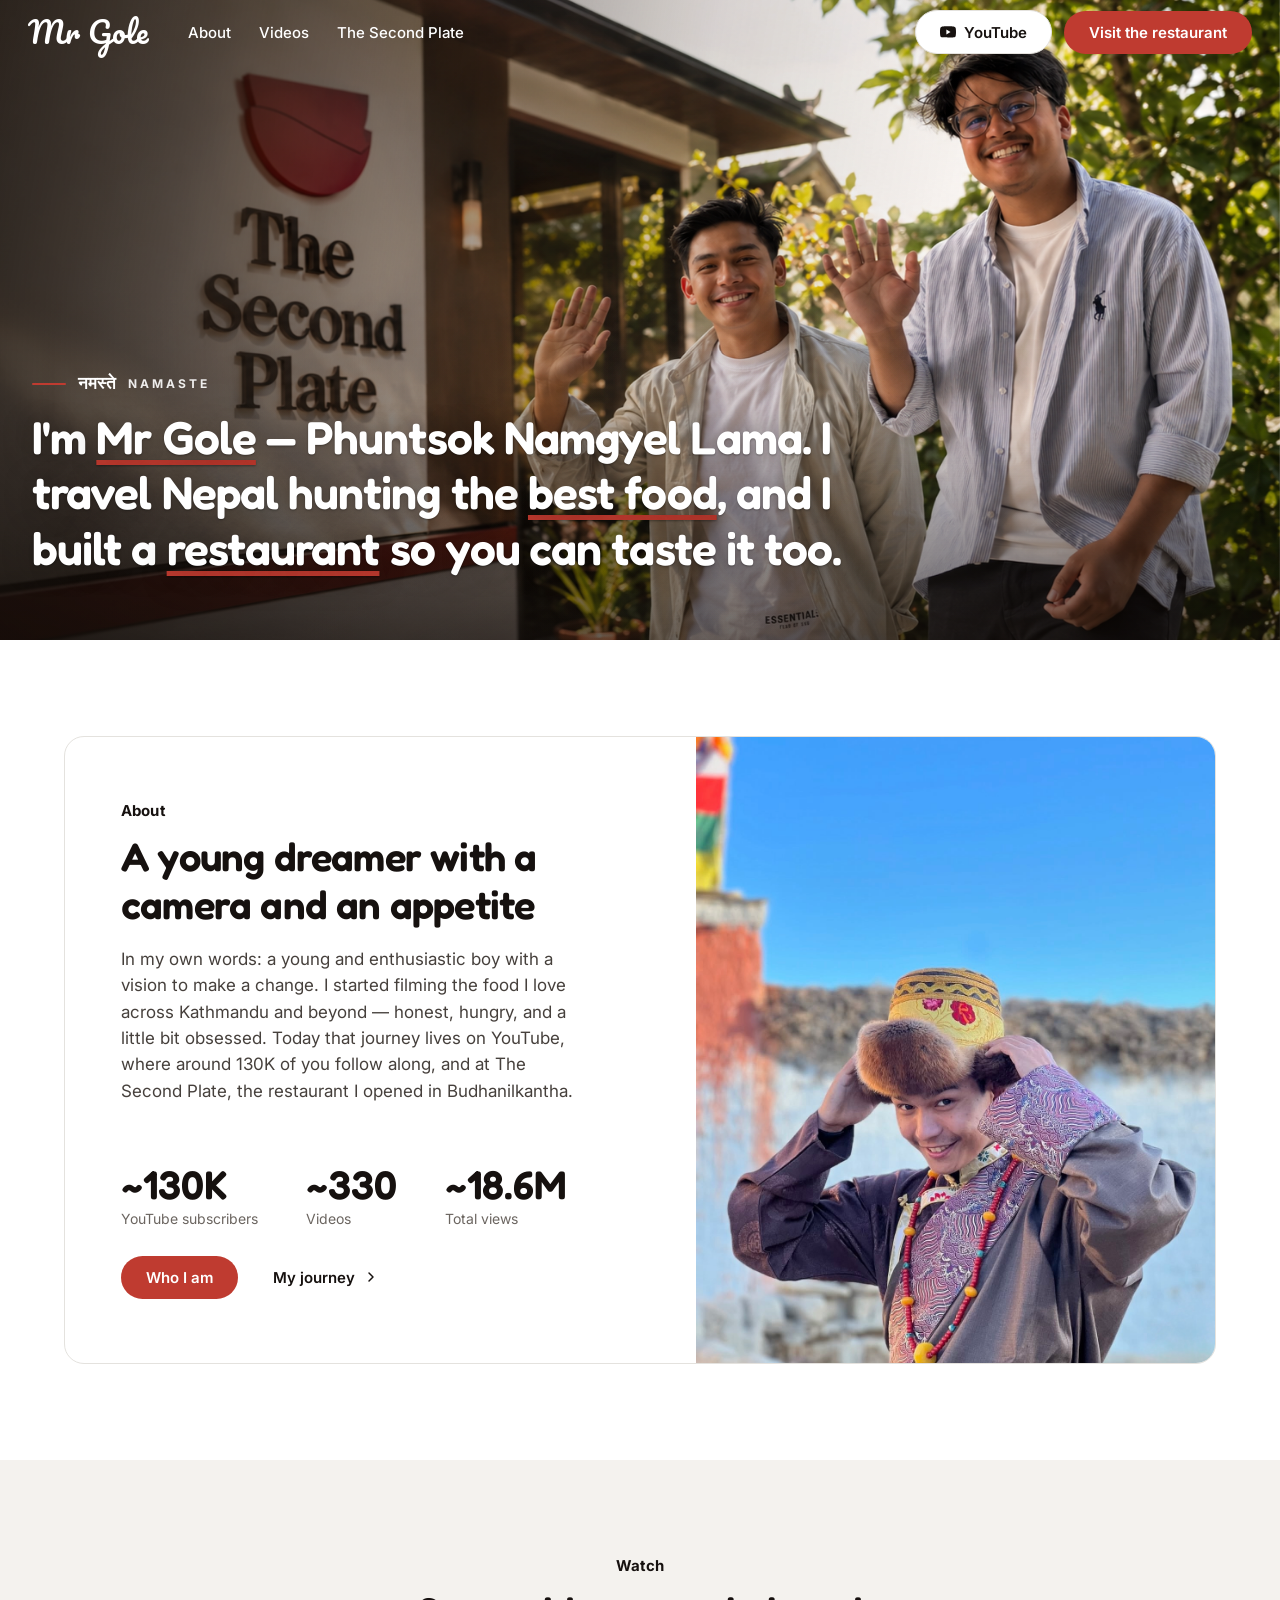
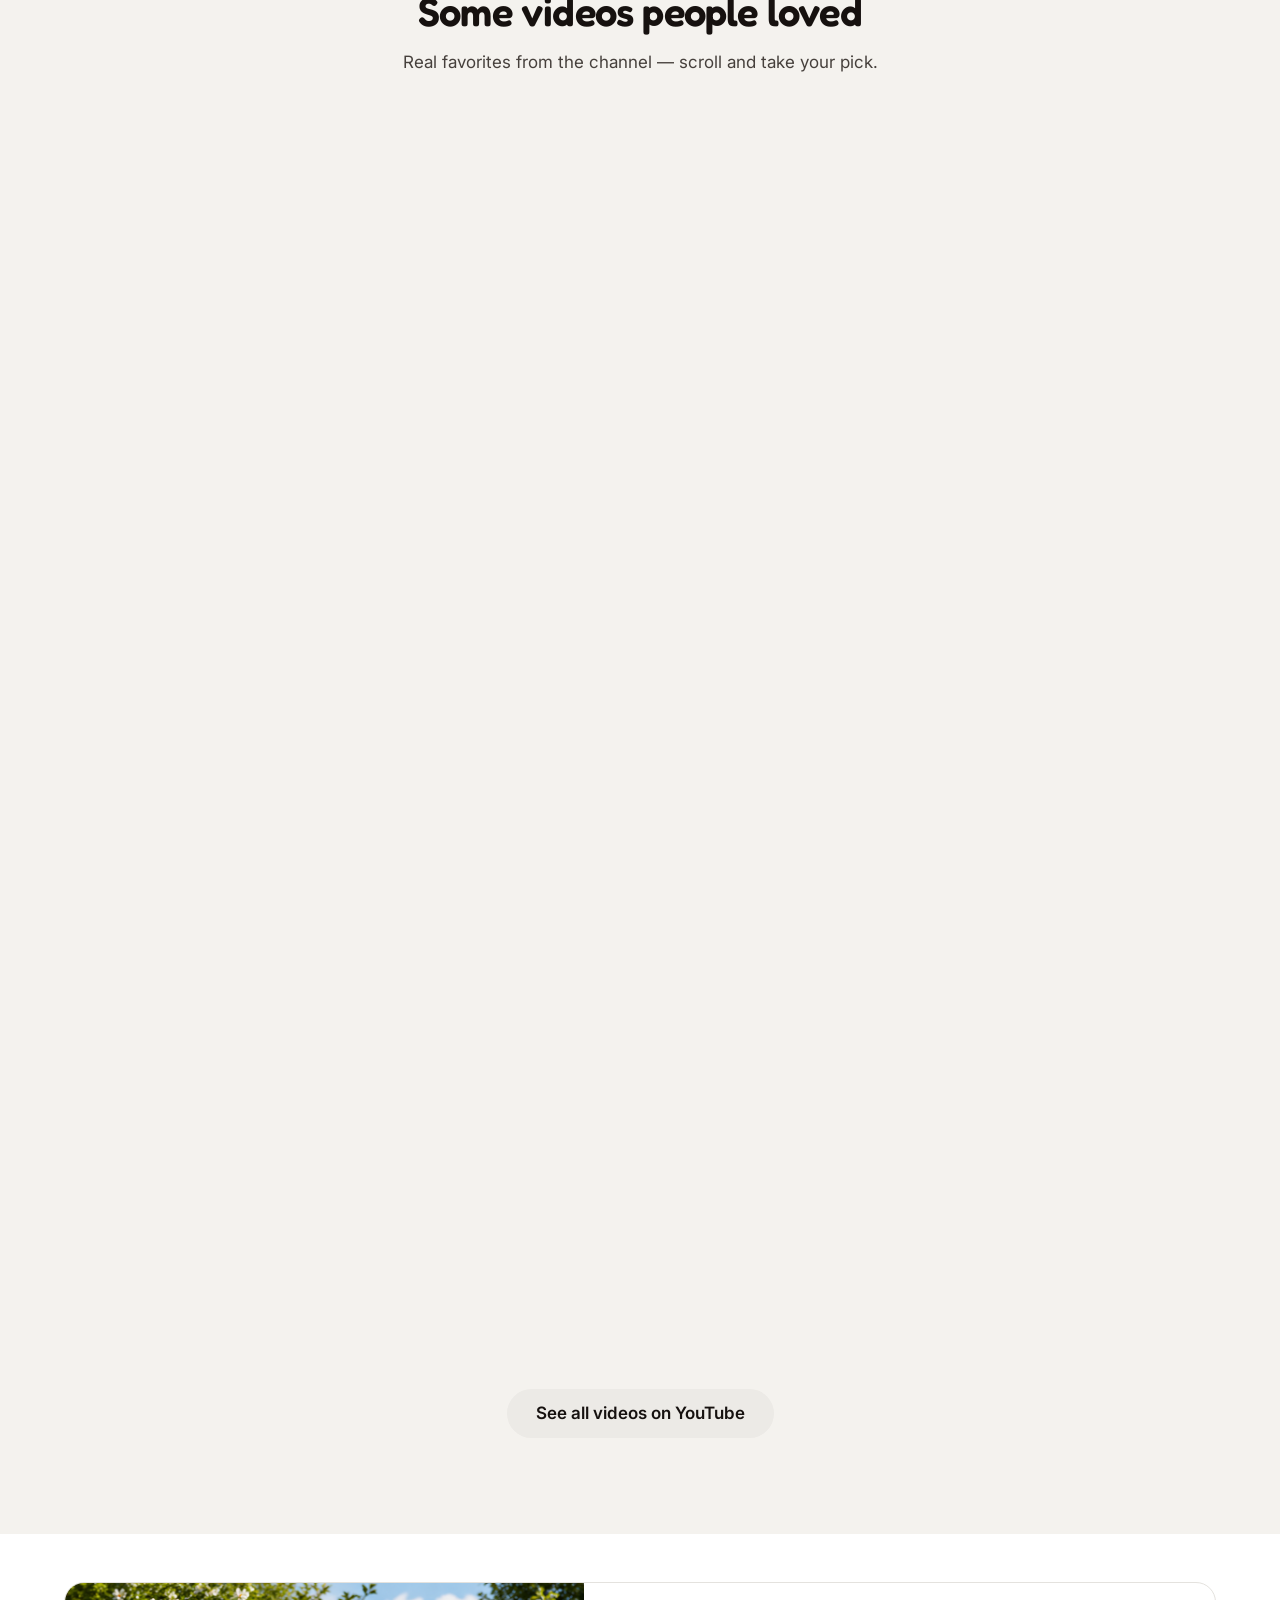
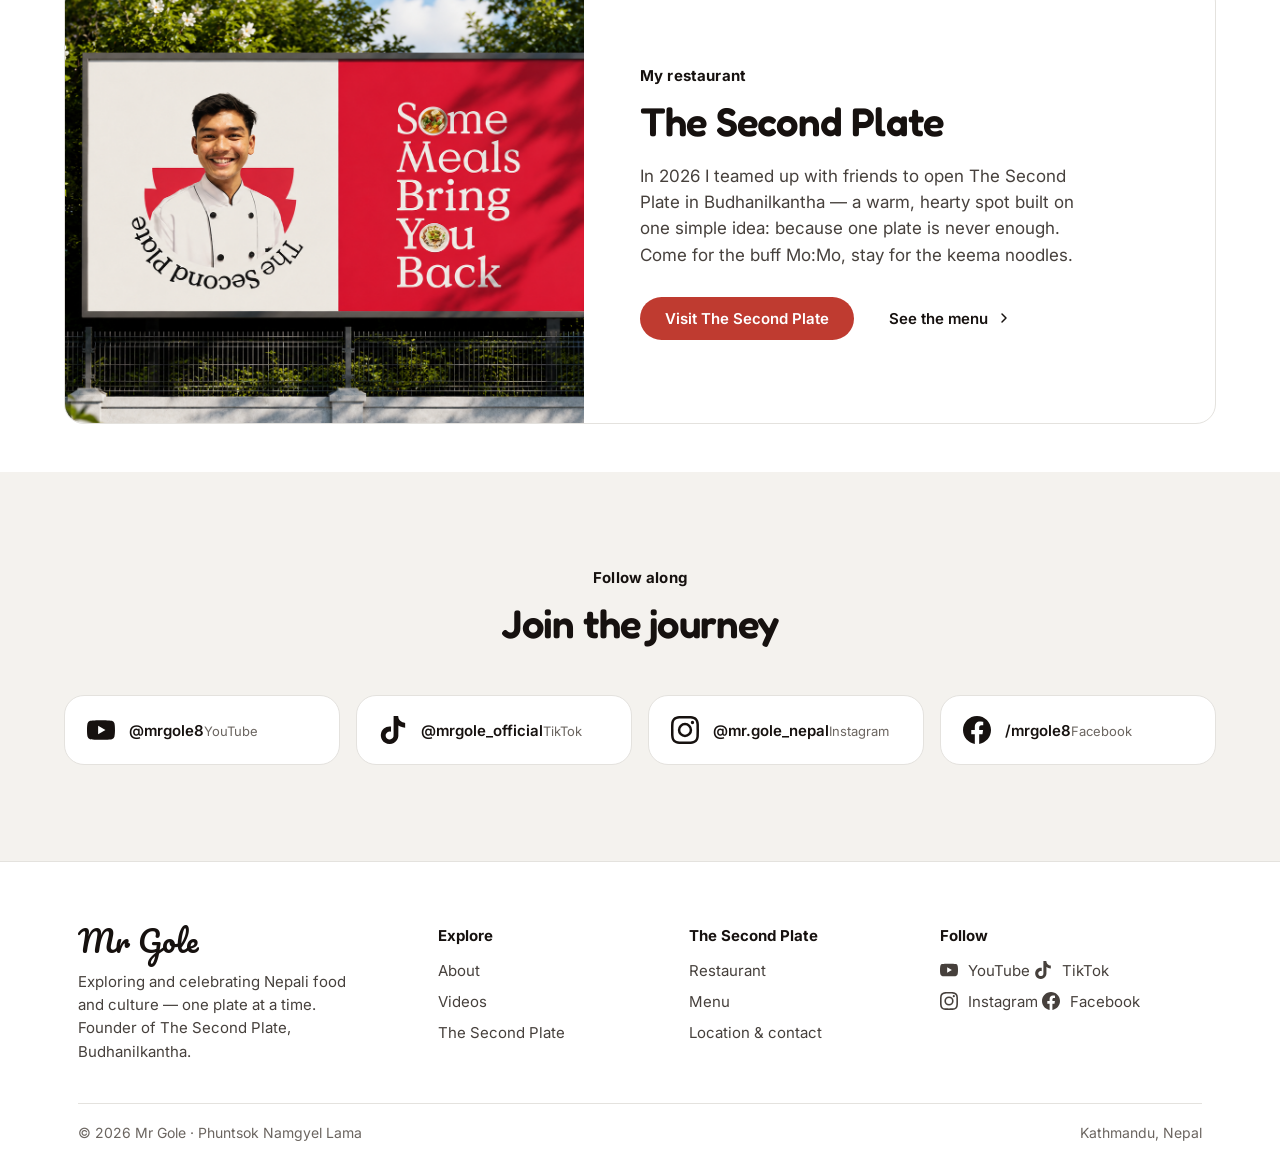
==== commit 605cd300: "feat: billboard image in home My restaurant promo" ====
--- a/index.html
+++ b/index.html
@@ -201,7 +201,7 @@
             </div>
           </div>
           <div class="split__media">
-            <div class="photo photo--img photo--zoom" style="background-image:url(assets/img/hero-restaurant.png)" role="img" aria-label="The Second Plate restaurant"></div>
+            <div class="photo photo--img photo--zoom" style="background-image:url(assets/img/billboard.png);background-color:#f4f2ee" role="img" aria-label="The Second Plate — some meals bring you back"></div>
           </div>
         </div>
       </div>
